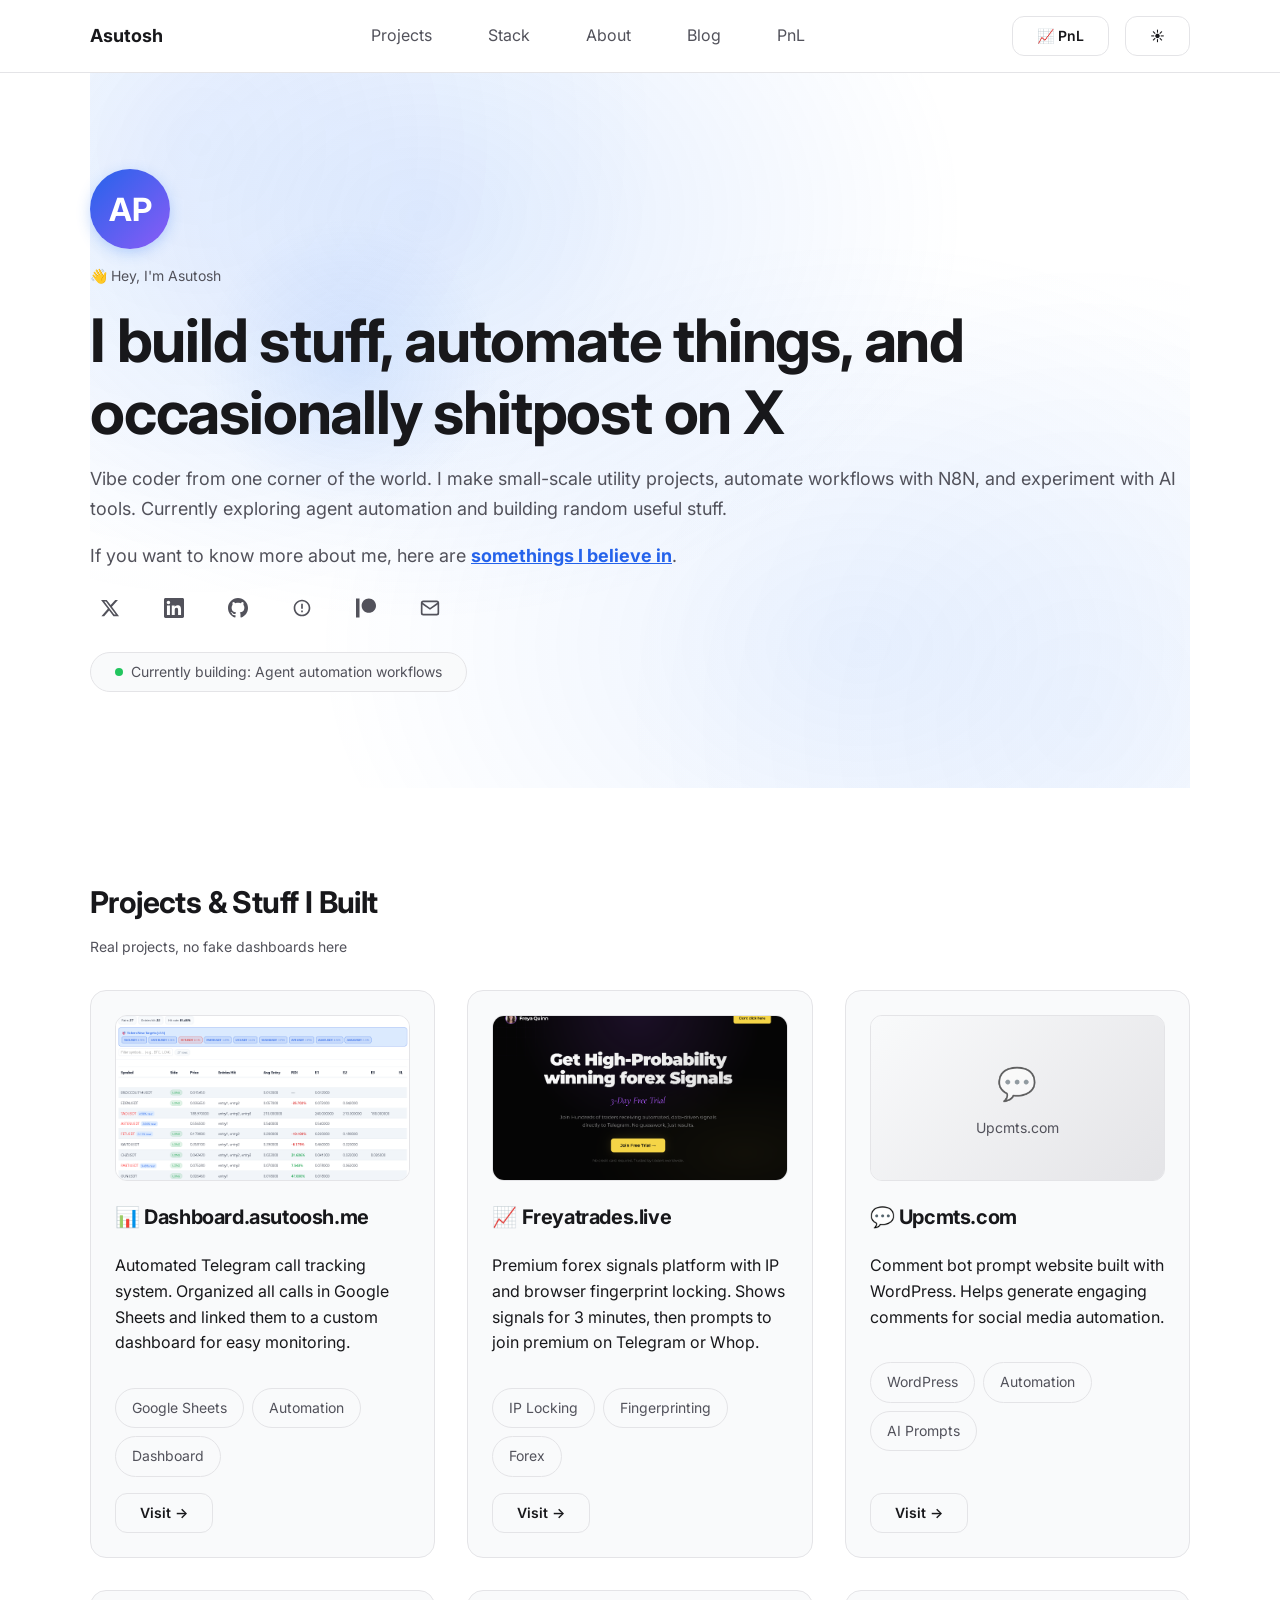
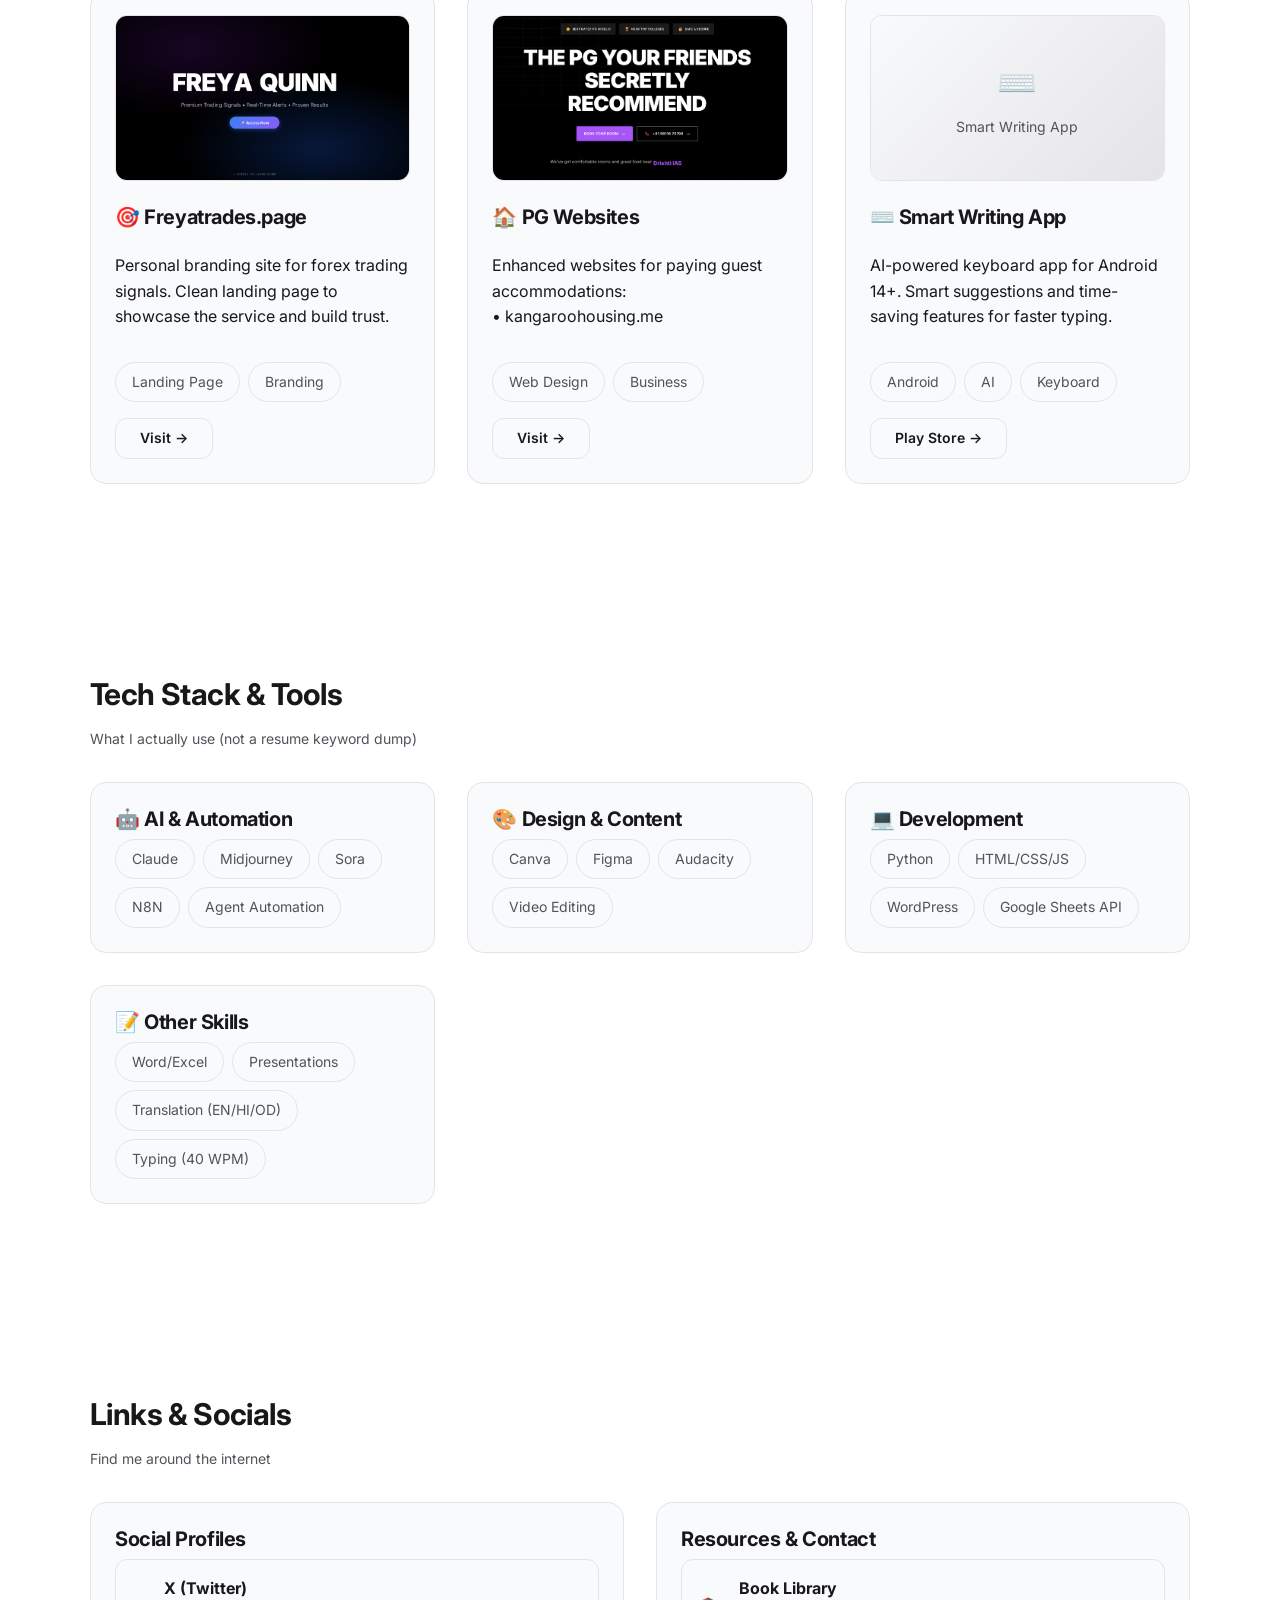
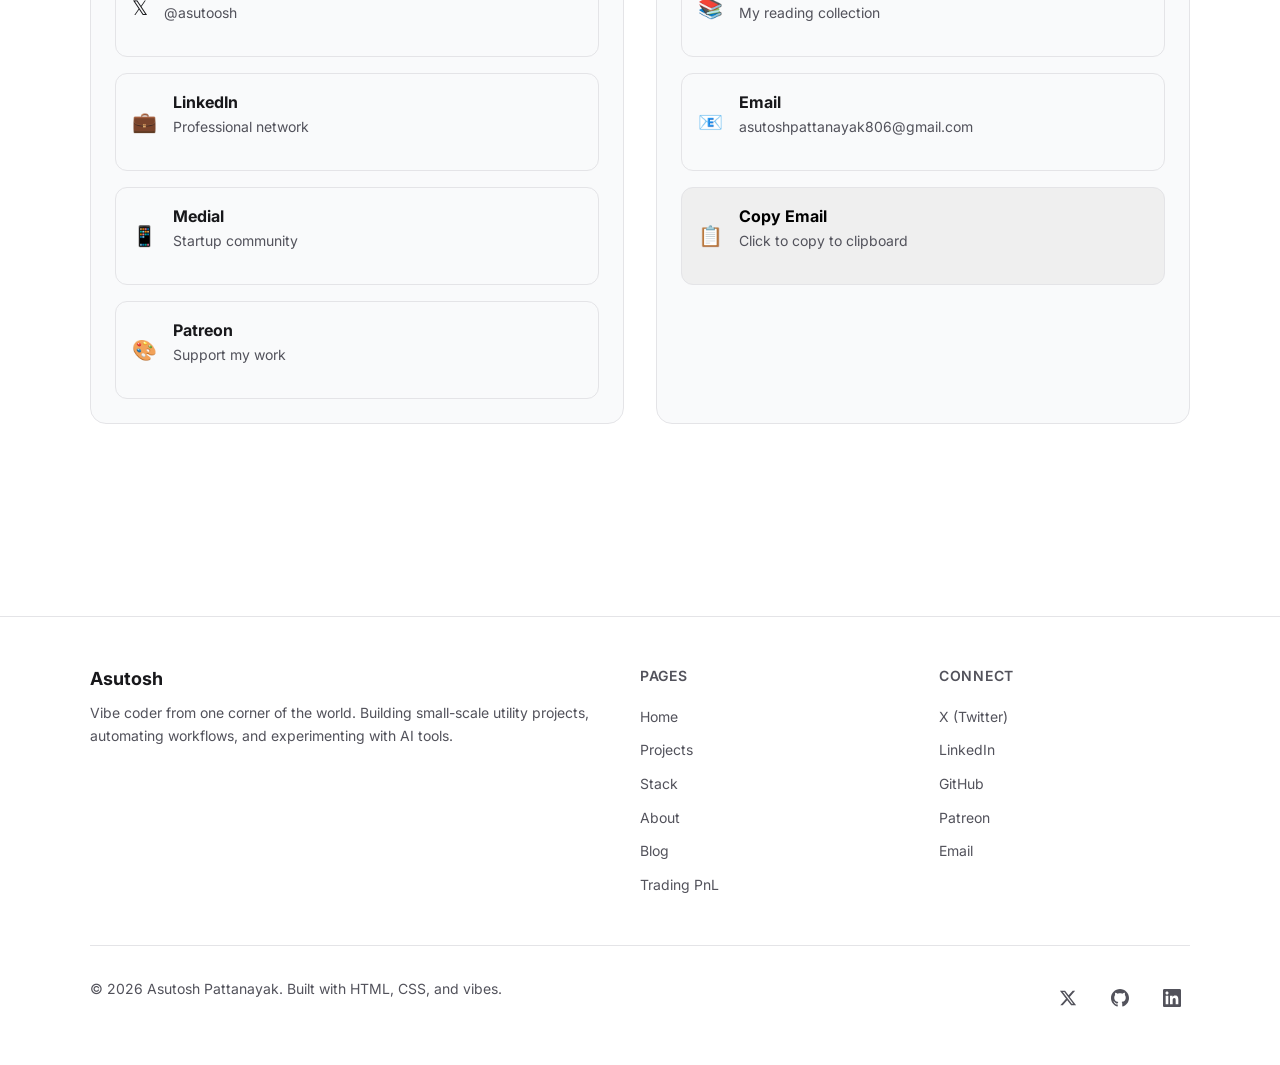
==== index.html @ 914f3997 "Add 'things I believe in' quotes page, update tagline to 'one corner of the world' Co-authored-by: N" ====
<!DOCTYPE html>
<html lang="en">
<head>
  <meta charset="UTF-8">
  <meta name="viewport" content="width=device-width, initial-scale=1.0">
  <meta name="description" content="Asutosh Pattanayak — Vibe coder, automation enthusiast, and builder of random useful stuff. Check out my projects and experiments.">
  <meta name="color-scheme" content="dark light">
  <title>Asutosh Pattanayak — Portfolio</title>
  
  <!-- Open Graph -->
  <meta property="og:title" content="Asutosh Pattanayak — Portfolio">
  <meta property="og:description" content="Vibe coder, automation enthusiast, and builder of random useful stuff.">
  <meta property="og:type" content="website">
  <meta property="og:url" content="https://asutoosh.me">
  <meta name="twitter:card" content="summary">
  <meta name="twitter:site" content="@asutoosh">

  <!-- Favicon -->
  <link rel="icon" href="data:image/svg+xml,<svg xmlns=%22http://www.w3.org/2000/svg%22 viewBox=%220 0 100 100%22><text y=%22.9em%22 x=%22.1em%22 font-size=%2290%22>🚀</text></svg>">
  
  <!-- Fonts -->
  <link rel="preconnect" href="https://fonts.googleapis.com">
  <link rel="preconnect" href="https://fonts.gstatic.com" crossorigin>
  <link href="https://fonts.googleapis.com/css2?family=Inter:wght@400;500;600;700;800&display=swap" rel="stylesheet">

  <!-- Styles -->
  <link rel="stylesheet" href="styles.css">

</head>
<body>
  <!-- Skip to main content -->
  <a href="#main" class="sr-only">Skip to main content</a>

  <!-- =================== HEADER / NAV =================== -->
  <header>
    <div class="container nav">
      <a href="#" class="brand">
        <!-- <span class="brand-emoji">🚀</span> -->
        <span>Asutosh</span>
      </a>
      
      <button class="hamburger" aria-label="Toggle menu" aria-expanded="false">
        <svg width="24" height="24" viewBox="0 0 24 24" fill="none" stroke="currentColor" stroke-width="2">
          <path d="M3 6h18M3 12h18M3 18h18"/>
        </svg>
      </button>
      
      <nav aria-label="Main navigation">
        <ul class="nav-links">
        <li><a href="#projects">Projects</a></li>
        <li><a href="#stack">Stack</a></li>
        <li><a href="about.html">About</a></li>
        <li><a href="blog.html">Blog</a></li>
        <li><a href="pnl.html">PnL</a></li>
      </ul>
      </nav>
      
      <div class="nav-actions">
        <a href="pnl.html" class="btn btn-ghost">📈 PnL</a>
        <button id="themeToggle" class="btn btn-ghost" role="switch" aria-checked="false" aria-label="Toggle theme">
          🌙
        </button>
      </div>
    </div>
  </header>

  <!-- =================== MAIN CONTENT =================== -->
  <main id="main">
    
    <!-- HERO -->
    <section class="container hero">
      <div class="hero-bg"></div>
      <div>
        <div class="avatar">AP</div>
        <p class="muted">👋 Hey, I'm Asutosh</p>
        <h1>I build stuff, automate things, and occasionally shitpost on X</h1>
        <p class="lead">
          Vibe coder from one corner of the world. I make small-scale utility projects, automate workflows with N8N, 
          and experiment with AI tools. Currently exploring agent automation and building random useful stuff.
        </p>
        <p class="lead" style="margin-top: 0;">
          If you want to know more about me, here are <a href="blog/things-i-believe.html" style="color: var(--accent); font-weight: 700; text-decoration: underline;">somethings I believe in</a>.
        </p>
        
        <!-- Social Links Icons -->
        <div class="social-links">
          <a href="https://x.com/asutoosh" target="_blank" rel="noopener" class="social-link" aria-label="X (Twitter)">
            <svg viewBox="0 0 24 24" fill="currentColor">
              <path d="M18.244 2.25h3.308l-7.227 8.26 8.502 11.24H16.17l-5.214-6.817L4.99 21.75H1.68l7.73-8.835L1.254 2.25H8.08l4.713 6.231zm-1.161 17.52h1.833L7.084 4.126H5.117z"/>
            </svg>
          </a>
          <a href="https://www.linkedin.com/in/asutosh-pattanayak/" target="_blank" rel="noopener" class="social-link" aria-label="LinkedIn">
            <svg viewBox="0 0 24 24" fill="currentColor">
              <path d="M20.447 20.452h-3.554v-5.569c0-1.328-.027-3.037-1.852-3.037-1.853 0-2.136 1.445-2.136 2.939v5.667H9.351V9h3.414v1.561h.046c.477-.9 1.637-1.85 3.37-1.85 3.601 0 4.267 2.37 4.267 5.455v6.286zM5.337 7.433c-1.144 0-2.063-.926-2.063-2.065 0-1.138.92-2.063 2.063-2.063 1.14 0 2.064.925 2.064 2.063 0 1.139-.925 2.065-2.064 2.065zm1.782 13.019H3.555V9h3.564v11.452zM22.225 0H1.771C.792 0 0 .774 0 1.729v20.542C0 23.227.792 24 1.771 24h20.451C23.2 24 24 23.227 24 22.271V1.729C24 .774 23.2 0 22.222 0h.003z"/>
            </svg>
          </a>
          <a href="https://github.com/asutoosh" target="_blank" rel="noopener" class="social-link" aria-label="GitHub">
            <svg viewBox="0 0 24 24" fill="currentColor">
              <path d="M12 0c-6.626 0-12 5.373-12 12 0 5.302 3.438 9.8 8.207 11.387.599.111.793-.261.793-.577v-2.234c-3.338.726-4.033-1.416-4.033-1.416-.546-1.387-1.333-1.756-1.333-1.756-1.089-.745.083-.729.083-.729 1.205.084 1.839 1.237 1.839 1.237 1.07 1.834 2.807 1.304 3.492.997.107-.775.418-1.305.762-1.604-2.665-.305-5.467-1.334-5.467-5.931 0-1.311.469-2.381 1.236-3.221-.124-.303-.535-1.524.117-3.176 0 0 1.008-.322 3.301 1.23.957-.266 1.983-.399 3.003-.404 1.02.005 2.047.138 3.006.404 2.291-1.552 3.297-1.23 3.297-1.23.653 1.653.242 2.874.118 3.176.77.84 1.235 1.911 1.235 3.221 0 4.609-2.807 5.624-5.479 5.921.43.372.823 1.102.823 2.222v3.293c0 .319.192.694.801.576 4.765-1.589 8.199-6.086 8.199-11.386 0-6.627-5.373-12-12-12z"/>
            </svg>
          </a>
          <a href="https://medial.app/user/asutoosh-239bfd84e33f6" target="_blank" rel="noopener" class="social-link" aria-label="Medial">
            <svg viewBox="0 0 24 24" fill="currentColor">
              <path d="M12 2C6.48 2 2 6.48 2 12s4.48 10 10 10 10-4.48 10-10S17.52 2 12 2zm0 18c-4.41 0-8-3.59-8-8s3.59-8 8-8 8 3.59 8 8-3.59 8-8 8zm-1-13h2v6h-2zm0 8h2v2h-2z"/>
            </svg>
          </a>
          <a href="https://www.patreon.com/c/asutoosh" target="_blank" rel="noopener" class="social-link" aria-label="Patreon">
            <svg viewBox="0 0 24 24" fill="currentColor">
              <path d="M15.386.524c-4.764 0-8.64 3.876-8.64 8.64 0 4.75 3.876 8.613 8.64 8.613 4.75 0 8.614-3.864 8.614-8.613C24 4.4 20.136.524 15.386.524M.003 23.537h4.22V.524H.003"/>
            </svg>
          </a>
          <a href="mailto:asutoshpattanayak806@gmail.com" class="social-link" aria-label="Email">
            <svg viewBox="0 0 24 24" fill="none" stroke="currentColor" stroke-width="2">
              <path d="M4 4h16c1.1 0 2 .9 2 2v12c0 1.1-.9 2-2 2H4c-1.1 0-2-.9-2-2V6c0-1.1.9-2 2-2z"/>
              <polyline points="22,6 12,13 2,6"/>
            </svg>
          </a>
        </div>
        
        <div class="status-badge">
          <span class="status-dot"></span>
          Currently building: Agent automation workflows
        </div>
      </div>
    </section>

    <!-- PROJECTS -->
    <section id="projects" class="container">
      <h2>Projects & Stuff I Built</h2>
      <p class="muted">Real projects, no fake dashboards here</p>
      
      <div class="grid grid-3" style="margin-top: 2rem;">
        
        <!-- Project 1: Dashboard -->
        <div class="card project-card">
          <div class="project-thumbnail">
            <img src="assets/dashboard.png" alt="Dashboard.asutoosh.me screenshot" loading="lazy" width="560" height="315">
          </div>
          <h3>📊 Dashboard.asutoosh.me</h3>
          <p>
            Automated Telegram call tracking system. Organized all calls in Google Sheets and 
            linked them to a custom dashboard for easy monitoring.
          </p>
          <div class="tech-stack">
            <span class="tech-pill">Google Sheets</span>
            <span class="tech-pill">Automation</span>
            <span class="tech-pill">Dashboard</span>
          </div>
          <div class="project-links">
            <a href="https://dashboard.asutoosh.me" target="_blank" rel="noopener" class="btn btn-ghost btn-sm">
              Visit →
            </a>
          </div>
        </div>

        <!-- Project 2: Freyatrades.live -->
        <div class="card project-card">
          <div class="project-thumbnail">
            <img src="assets/freyalive.png" alt="Freyatrades.live screenshot" loading="lazy" width="560" height="315">
          </div>
          <h3>📈 Freyatrades.live</h3>
          <p>
            Premium forex signals platform with IP and browser fingerprint locking. 
            Shows signals for 3 minutes, then prompts to join premium on Telegram or Whop.
          </p>
          <div class="tech-stack">
            <span class="tech-pill">IP Locking</span>
            <span class="tech-pill">Fingerprinting</span>
            <span class="tech-pill">Forex</span>
          </div>
          <div class="project-links">
            <a href="https://freyatrades.live" target="_blank" rel="noopener" class="btn btn-ghost btn-sm">
              Visit →
            </a>
          </div>
        </div>

        <!-- Project 3: Upcmts.com -->
        <div class="card project-card">
          <div class="project-thumbnail">
            <div class="project-placeholder">
              <span class="placeholder-icon">💬</span>
              <span>Upcmts.com</span>
            </div>
          </div>
          <h3>💬 Upcmts.com</h3>
          <p>
            Comment bot prompt website built with WordPress. Helps generate engaging 
            comments for social media automation.
          </p>
          <div class="tech-stack">
            <span class="tech-pill">WordPress</span>
            <span class="tech-pill">Automation</span>
            <span class="tech-pill">AI Prompts</span>
          </div>
          <div class="project-links">
            <a href="https://upcmts.com" target="_blank" rel="noopener" class="btn btn-ghost btn-sm">
              Visit →
            </a>
          </div>
        </div>

        <!-- Project 4: Freyatrades.page -->
        <div class="card project-card">
          <div class="project-thumbnail">
            <img src="assets/freyatrades.png" alt="Freyatrades.page screenshot" loading="lazy" width="560" height="315">
          </div>
          <h3>🎯 Freyatrades.page</h3>
          <p>
            Personal branding site for forex trading signals. Clean landing page 
            to showcase the service and build trust.
          </p>
          <div class="tech-stack">
            <span class="tech-pill">Landing Page</span>
            <span class="tech-pill">Branding</span>
          </div>
          <div class="project-links">
            <a href="https://freyatrades.page" target="_blank" rel="noopener" class="btn btn-ghost btn-sm">
              Visit →
            </a>
          </div>
        </div>

        <!-- Project 5: PG Websites -->
        <div class="card project-card">
          <div class="project-thumbnail">
            <img src="assets/pg.png" alt="PG website screenshot" loading="lazy" width="560" height="315">
          </div>
          <h3>🏠 PG Websites</h3>
          <p>
            Enhanced websites for paying guest accommodations:<br>
            • kangaroohousing.me
          </p>
          <div class="tech-stack">
            <span class="tech-pill">Web Design</span>
            <span class="tech-pill">Business</span>
          </div>
          <div class="project-links">
            <a href="https://kangaroohousing.in" target="_blank" rel="noopener" class="btn btn-ghost btn-sm">
              Visit →
            </a>
          </div>
        </div>

        <!-- Project 6: Smart Writing App -->
        <div class="card project-card">
          <div class="project-thumbnail">
            <div class="project-placeholder">
              <span class="placeholder-icon">⌨️</span>
              <span>Smart Writing App</span>
            </div>
          </div>
          <h3>⌨️ Smart Writing App</h3>
          <p>
            AI-powered keyboard app for Android 14+. Smart suggestions and 
            time-saving features for faster typing.
          </p>
          <div class="tech-stack">
            <span class="tech-pill">Android</span>
            <span class="tech-pill">AI</span>
            <span class="tech-pill">Keyboard</span>
          </div>
          <div class="project-links">
            <a href="https://play.google.com/apps/test/com.smartai.keyboard.v2/25" target="_blank" rel="noopener" class="btn btn-ghost btn-sm">
              Play Store →
            </a>
          </div>
        </div>

      </div>
    </section>

    <!-- TECH STACK -->
    <section id="stack" class="container">
      <h2>Tech Stack & Tools</h2>
      <p class="muted">What I actually use (not a resume keyword dump)</p>
      
      <div class="grid grid-2" style="margin-top: 2rem;">
        <div class="card">
          <h3>🤖 AI & Automation</h3>
          <div class="tech-stack">
            <span class="tech-pill">Claude</span>
            <span class="tech-pill">Midjourney</span>
            <span class="tech-pill">Sora</span>
            <span class="tech-pill">N8N</span>
            <span class="tech-pill">Agent Automation</span>
          </div>
        </div>
        
        <div class="card">
          <h3>🎨 Design & Content</h3>
          <div class="tech-stack">
            <span class="tech-pill">Canva</span>
            <span class="tech-pill">Figma</span>
            <span class="tech-pill">Audacity</span>
            <span class="tech-pill">Video Editing</span>
          </div>
        </div>
        
        <div class="card">
          <h3>💻 Development</h3>
          <div class="tech-stack">
            <span class="tech-pill">Python</span>
            <span class="tech-pill">HTML/CSS/JS</span>
            <span class="tech-pill">WordPress</span>
            <span class="tech-pill">Google Sheets API</span>
          </div>
        </div>
        
        <div class="card">
          <h3>📝 Other Skills</h3>
          <div class="tech-stack">
            <span class="tech-pill">Word/Excel</span>
            <span class="tech-pill">Presentations</span>
            <span class="tech-pill">Translation (EN/HI/OD)</span>
            <span class="tech-pill">Typing (40 WPM)</span>
          </div>
        </div>
      </div>
    </section>

    <!-- LINKS -->
    <section id="links" class="container">
      <h2>Links & Socials</h2>
      <p class="muted">Find me around the internet</p>
      
      <div class="grid grid-2" style="margin-top: 2rem;">
        <div class="card">
          <h3>Social Profiles</h3>
          <div class="link-grid">
            <a href="https://x.com/asutoosh" target="_blank" rel="noopener" class="link-item">
              <span class="link-icon">𝕏</span>
              <div>
                <strong>X (Twitter)</strong>
                <p class="muted">@asutoosh</p>
              </div>
            </a>
            <a href="https://www.linkedin.com/in/asutosh-pattanayak/" target="_blank" rel="noopener" class="link-item">
              <span class="link-icon">💼</span>
              <div>
                <strong>LinkedIn</strong>
                <p class="muted">Professional network</p>
              </div>
            </a>
            <a href="https://medial.app/user/asutoosh-239bfd84e33f6" target="_blank" rel="noopener" class="link-item">
              <span class="link-icon">📱</span>
              <div>
                <strong>Medial</strong>
                <p class="muted">Startup community</p>
              </div>
            </a>
            <a href="https://www.patreon.com/c/asutoosh" target="_blank" rel="noopener" class="link-item">
              <span class="link-icon">🎨</span>
              <div>
                <strong>Patreon</strong>
                <p class="muted">Support my work</p>
              </div>
            </a>
          </div>
        </div>
        
        <div class="card">
          <h3>Resources & Contact</h3>
          <div class="link-grid">
            <a href="https://friendly-november-56d.notion.site/The-Book-Library-2a27f5c41ee680379e51e677bccd8df9?pvs=73" target="_blank" rel="noopener" class="link-item">
              <span class="link-icon">📚</span>
              <div>
                <strong>Book Library</strong>
                <p class="muted">My reading collection</p>
              </div>
            </a>
            <a href="mailto:asutoshpattanayak806@gmail.com" class="link-item">
              <span class="link-icon">📧</span>
              <div>
                <strong>Email</strong>
                <p class="muted">asutoshpattanayak806@gmail.com</p>
              </div>
            </a>
            <button id="copyEmail" class="link-item" style="width: 100%; text-align: left; cursor: pointer;">
              <span class="link-icon">📋</span>
              <div>
                <strong>Copy Email</strong>
                <p class="muted">Click to copy to clipboard</p>
              </div>
            </button>
          </div>
        </div>
      </div>
    </section>

  </main>

  <!-- =================== FOOTER =================== -->
  <footer class="site-footer">
    <div class="container">
      <div class="footer-grid">
        <div>
          <div class="footer-brand">Asutosh</div>
          <p class="footer-desc">Vibe coder from one corner of the world. Building small-scale utility projects, automating workflows, and experimenting with AI tools.</p>
        </div>
        <div>
          <div class="footer-heading">Pages</div>
          <ul class="footer-links">
            <li><a href="index.html">Home</a></li>
            <li><a href="#projects">Projects</a></li>
            <li><a href="#stack">Stack</a></li>
            <li><a href="about.html">About</a></li>
            <li><a href="blog.html">Blog</a></li>
            <li><a href="pnl.html">Trading PnL</a></li>
          </ul>
        </div>
        <div>
          <div class="footer-heading">Connect</div>
          <ul class="footer-links">
            <li><a href="https://x.com/asutoosh" target="_blank" rel="noopener">X (Twitter)</a></li>
            <li><a href="https://www.linkedin.com/in/asutosh-pattanayak/" target="_blank" rel="noopener">LinkedIn</a></li>
            <li><a href="https://github.com/asutoosh" target="_blank" rel="noopener">GitHub</a></li>
            <li><a href="https://www.patreon.com/c/asutoosh" target="_blank" rel="noopener">Patreon</a></li>
            <li><a href="mailto:asutoshpattanayak806@gmail.com">Email</a></li>
          </ul>
        </div>
      </div>
      <div class="footer-bottom">
        <p class="muted">© <span id="year"></span> Asutosh Pattanayak. Built with HTML, CSS, and vibes.</p>
        <div class="footer-socials">
          <a href="https://x.com/asutoosh" target="_blank" rel="noopener" aria-label="X">
            <svg viewBox="0 0 24 24" fill="currentColor"><path d="M18.244 2.25h3.308l-7.227 8.26 8.502 11.24H16.17l-5.214-6.817L4.99 21.75H1.68l7.73-8.835L1.254 2.25H8.08l4.713 6.231zm-1.161 17.52h1.833L7.084 4.126H5.117z"/></svg>
          </a>
          <a href="https://github.com/asutoosh" target="_blank" rel="noopener" aria-label="GitHub">
            <svg viewBox="0 0 24 24" fill="currentColor"><path d="M12 0c-6.626 0-12 5.373-12 12 0 5.302 3.438 9.8 8.207 11.387.599.111.793-.261.793-.577v-2.234c-3.338.726-4.033-1.416-4.033-1.416-.546-1.387-1.333-1.756-1.333-1.756-1.089-.745.083-.729.083-.729 1.205.084 1.839 1.237 1.839 1.237 1.07 1.834 2.807 1.304 3.492.997.107-.775.418-1.305.762-1.604-2.665-.305-5.467-1.334-5.467-5.931 0-1.311.469-2.381 1.236-3.221-.124-.303-.535-1.524.117-3.176 0 0 1.008-.322 3.301 1.23.957-.266 1.983-.399 3.003-.404 1.02.005 2.047.138 3.006.404 2.291-1.552 3.297-1.23 3.297-1.23.653 1.653.242 2.874.118 3.176.77.84 1.235 1.911 1.235 3.221 0 4.609-2.807 5.624-5.479 5.921.43.372.823 1.102.823 2.222v3.293c0 .319.192.694.801.576 4.765-1.589 8.199-6.086 8.199-11.386 0-6.627-5.373-12-12-12z"/></svg>
          </a>
          <a href="https://www.linkedin.com/in/asutosh-pattanayak/" target="_blank" rel="noopener" aria-label="LinkedIn">
            <svg viewBox="0 0 24 24" fill="currentColor"><path d="M20.447 20.452h-3.554v-5.569c0-1.328-.027-3.037-1.852-3.037-1.853 0-2.136 1.445-2.136 2.939v5.667H9.351V9h3.414v1.561h.046c.477-.9 1.637-1.85 3.37-1.85 3.601 0 4.267 2.37 4.267 5.455v6.286zM5.337 7.433c-1.144 0-2.063-.926-2.063-2.065 0-1.138.92-2.063 2.063-2.063 1.14 0 2.064.925 2.064 2.063 0 1.139-.925 2.065-2.064 2.065zm1.782 13.019H3.555V9h3.564v11.452zM22.225 0H1.771C.792 0 0 .774 0 1.729v20.542C0 23.227.792 24 1.771 24h20.451C23.2 24 24 23.227 24 22.271V1.729C24 .774 23.2 0 22.222 0h.003z"/></svg>
          </a>
        </div>
      </div>
    </div>
  </footer>

  <!-- Scripts -->
  <script src="script.js"></script>
</body>
</html>
---- styles.css ----
/* ==========================================
   ASUTOSH'S PORTFOLIO - DESIGN SYSTEM
   Modern, minimal, personality-driven
   ========================================== */

/* =================== CSS RESET =================== */
*, *::before, *::after {
  box-sizing: border-box;
  margin: 0;
  padding: 0;
}

html {
  scroll-behavior: smooth;
}

body {
  min-height: 100vh;
  line-height: 1.6;
  text-rendering: optimizeLegibility;
  -webkit-font-smoothing: antialiased;
}

img, svg, video {
  max-width: 100%;
  display: block;
}

button, input, textarea, select {
  font: inherit;
}

a {
  color: inherit;
  text-decoration: none;
}

/* =================== DESIGN TOKENS =================== */
:root {
  /* Colors - Dark Mode (Primary) */
  --bg: #0a0a0a;
  --surface: #18181b;
  --text: #e4e4e7;
  --muted: #71717a;
  --accent: #3b82f6;
  --accent-hover: #2563eb;
  --border: #27272a;
  --success: #22c55e;
  --warning: #f59e0b;
  
  /* Spacing */
  --space-xs: 0.5rem;
  --space-sm: 1rem;
  --space-md: 1.5rem;
  --space-lg: 2rem;
  --space-xl: 3rem;
  --space-2xl: 4rem;
  --space-3xl: 6rem;
  
  /* Typography */
  --font-sans: "Inter", -apple-system, BlinkMacSystemFont, "Segoe UI", Roboto, "Helvetica Neue", Arial, sans-serif;
  --font-mono: ui-monospace, SFMono-Regular, "SF Mono", Menlo, Consolas, monospace;
  
  --text-xs: 0.75rem;
  --text-sm: 0.875rem;
  --text-base: 1rem;
  --text-lg: 1.125rem;
  --text-xl: 1.25rem;
  --text-2xl: 1.5rem;
  --text-3xl: 1.875rem;
  --text-4xl: 2.25rem;
  --text-5xl: clamp(2.5rem, 5vw, 3.75rem);
  
  /* Layout */
  --max-width: 1100px;
  --radius: 0.75rem;
  --radius-sm: 0.5rem;
  --radius-lg: 1rem;
  
  /* Shadows */
  --shadow-sm: 0 1px 2px 0 rgba(0, 0, 0, 0.05);
  --shadow: 0 4px 6px -1px rgba(0, 0, 0, 0.1);
  --shadow-lg: 0 10px 15px -3px rgba(0, 0, 0, 0.2);
  
  /* Transitions */
  --transition: 200ms ease;
}

/* Light Mode */
:root.light {
  --bg: #ffffff;
  --surface: #f9fafb;
  --text: #18181b;
  --muted: #52525b;
  --accent: #2563eb;
  --accent-hover: #1d4ed8;
  --border: #e4e4e7;
  
  --shadow-sm: 0 1px 2px 0 rgba(0, 0, 0, 0.05);
  --shadow: 0 4px 6px -1px rgba(0, 0, 0, 0.1);
  --shadow-lg: 0 10px 15px -3px rgba(0, 0, 0, 0.1);
}

/* =================== BASE STYLES =================== */
body {
  background: var(--bg);
  color: var(--text);
  font-family: var(--font-sans);
  font-size: var(--text-base);
}

/* =================== TYPOGRAPHY =================== */
h1, h2, h3, h4, h5, h6 {
  font-weight: 700;
  line-height: 1.2;
  letter-spacing: -0.02em;
}

h1 {
  font-size: var(--text-5xl);
  margin-bottom: var(--space-md);
}

h2 {
  font-size: var(--text-3xl);
  margin-bottom: var(--space-sm);
}

h3 {
  font-size: var(--text-xl);
  margin-bottom: var(--space-xs);
}

p {
  margin-bottom: var(--space-sm);
}

.lead {
  font-size: var(--text-lg);
  color: var(--muted);
  line-height: 1.7;
}

.muted {
  color: var(--muted);
  font-size: var(--text-sm);
}

/* =================== LAYOUT =================== */
.container {
  width: min(100% - var(--space-lg) * 2, var(--max-width));
  margin-inline: auto;
}

section {
  padding-block: var(--space-3xl);
}

/* =================== HEADER / NAV =================== */
header {
  position: sticky;
  top: 0;
  z-index: 50;
  backdrop-filter: blur(12px) saturate(120%);
  background: rgba(10, 10, 10, 0.8);
  border-bottom: 1px solid var(--border);
}

:root.light header {
  background: rgba(255, 255, 255, 0.8);
}

.nav {
  display: flex;
  align-items: center;
  justify-content: space-between;
  gap: var(--space-sm);
  padding-block: var(--space-sm);
}

.brand {
  font-weight: 700;
  font-size: var(--text-lg);
  display: flex;
  align-items: center;
  gap: var(--space-xs);
}

.brand-emoji {
  font-size: var(--text-2xl);
}

nav ul {
  display: flex;
  gap: var(--space-md);
  list-style: none;
}

nav a {
  color: var(--muted);
  transition: color var(--transition);
  padding: var(--space-xs) var(--space-sm);
  border-radius: var(--radius-sm);
}

nav a:hover,
nav a:focus-visible {
  color: var(--text);
  background: var(--surface);
  outline: none;
}

.nav-actions {
  display: flex;
  align-items: center;
  gap: var(--space-sm);
}

/* Mobile Nav */
.hamburger {
  display: none;
  background: none;
  border: 1px solid var(--border);
  padding: var(--space-xs);
  border-radius: var(--radius-sm);
  cursor: pointer;
  color: var(--text);
}

@media (max-width: 768px) {
  nav {
    display: none;
  }
  
  nav.open {
    display: block;
    position: absolute;
    top: 100%;
    left: 0;
    right: 0;
    background: var(--bg);
    border-bottom: 1px solid var(--border);
    padding: var(--space-sm);
  }
  
  nav.open ul {
    flex-direction: column;
    gap: 0;
  }
  
  nav.open a {
    display: block;
    padding: var(--space-sm);
  }
  
  .hamburger {
    display: block;
  }
}

/* =================== BUTTONS =================== */
.btn {
  display: inline-flex;
  align-items: center;
  gap: var(--space-xs);
  padding: var(--space-xs) var(--space-md);
  border-radius: var(--radius);
  font-size: var(--text-sm);
  font-weight: 600;
  cursor: pointer;
  transition: all var(--transition);
  border: 1px solid var(--border);
  background: var(--surface);
  color: var(--text);
}

.btn:hover,
.btn:focus-visible {
  border-color: var(--accent);
  outline: none;
}

.btn-primary {
  background: var(--accent);
  color: white;
  border-color: var(--accent);
}

.btn-primary:hover {
  background: var(--accent-hover);
  border-color: var(--accent-hover);
}

.btn-ghost {
  background: transparent;
}

/* =================== CARDS =================== */
.card {
  background: var(--surface);
  border: 1px solid var(--border);
  border-radius: var(--radius-lg);
  padding: var(--space-md);
  transition: border-color var(--transition);
}

.card:hover {
  border-color: var(--accent);
  box-shadow: var(--shadow-lg);
  transform: translateY(-2px);
}

/* =================== HERO =================== */
.hero {
  padding-block: var(--space-3xl);
  display: flex;
  flex-direction: column;
  justify-content: center;
  gap: var(--space-lg);
  position: relative;
  min-height: 60vh;
}

.hero h1 {
  margin-bottom: var(--space-sm);
}

.hero-cta {
  display: flex;
  gap: var(--space-sm);
  flex-wrap: wrap;
  margin-top: var(--space-md);
}

/* Hero Animated Background */
.hero-bg {
  position: absolute;
  top: 0;
  left: 0;
  width: 100%;
  height: 100%;
  z-index: -1;
  overflow: hidden;
  background: radial-gradient(ellipse at 30% 20%, rgba(59, 130, 246, 0.15) 0%, transparent 50%),
              radial-gradient(ellipse at 70% 80%, rgba(59, 130, 246, 0.1) 0%, transparent 50%);
}

.hero-bg::before {
  content: '';
  position: absolute;
  width: 200%;
  height: 200%;
  top: -50%;
  left: -50%;
  background: radial-gradient(circle at 30% 30%, rgba(59, 130, 246, 0.08) 0%, transparent 25%),
              radial-gradient(circle at 70% 70%, rgba(59, 130, 246, 0.06) 0%, transparent 25%);
  animation: bgPulse 15s ease-in-out infinite;
}

.hero-bg::after {
  content: '';
  position: absolute;
  top: 20%;
  left: 10%;
  width: 300px;
  height: 300px;
  background: radial-gradient(circle, rgba(59, 130, 246, 0.12) 0%, transparent 70%);
  border-radius: 50%;
  animation: float 8s ease-in-out infinite;
}

@keyframes bgPulse {
  0%, 100% { transform: translate(0, 0) rotate(0deg); }
  50% { transform: translate(-2%, -2%) rotate(3deg); }
}

@keyframes float {
  0%, 100% { transform: translateY(0) scale(1); opacity: 0.6; }
  50% { transform: translateY(-30px) scale(1.1); opacity: 0.9; }
}

/* Low motion preference */
@media (prefers-reduced-motion: reduce) {
  .hero-bg::before,
  .hero-bg::after {
    animation: none;
  }
}

.social-links {
  display: flex;
  gap: var(--space-md);
  margin-top: var(--space-sm);
}

.social-link {
  display: inline-flex;
  align-items: center;
  justify-content: center;
  width: 40px;
  height: 40px;
  border-radius: var(--radius-sm);
  color: var(--muted);
  transition: all var(--transition);
  border: 1px solid transparent;
}

.social-link:hover,
.social-link:focus-visible {
  color: var(--text);
  background: var(--surface);
  border-color: var(--border);
  transform: translateY(-2px);
}

.social-link svg {
  width: 20px;
  height: 20px;
}

/* =================== GRID =================== */
.grid {
  display: grid;
  gap: var(--space-lg);
}

.grid-2 {
  grid-template-columns: repeat(auto-fit, minmax(300px, 1fr));
}

.grid-3 {
  grid-template-columns: repeat(auto-fit, minmax(280px, 1fr));
}

/* =================== PROJECT CARDS =================== */
.project-card {
  display: flex;
  flex-direction: column;
  gap: var(--space-sm);
}

.project-card h3 {
  display: flex;
  align-items: center;
  gap: var(--space-xs);
}

.project-thumbnail {
  width: 100%;
  aspect-ratio: 16 / 9;
  border-radius: var(--radius);
  overflow: hidden;
  background: var(--surface);
  border: 1px solid var(--border);
  margin-bottom: var(--space-xs);
}

.project-thumbnail img {
  width: 100%;
  height: 100%;
  object-fit: cover;
  transition: transform var(--transition);
}

.project-card:hover .project-thumbnail img {
  transform: scale(1.05);
}

.project-links {
  display: flex;
  gap: var(--space-sm);
  margin-top: auto;
}

/* =================== TECH STACK =================== */
.tech-stack {
  display: flex;
  flex-wrap: wrap;
  gap: var(--space-xs);
}

.tech-pill {
  padding: var(--space-xs) var(--space-sm);
  background: var(--surface);
  border: 1px solid var(--border);
  border-radius: 999px;
  font-size: var(--text-sm);
  color: var(--muted);
  transition: all var(--transition);
}

.tech-pill:hover {
  border-color: var(--accent);
  color: var(--text);
}

/* =================== LINKS =================== */
.link-grid {
  display: grid;
  gap: var(--space-sm);
}

.link-item {
  display: flex;
  align-items: center;
  gap: var(--space-sm);
  padding: var(--space-sm);
  border: 1px solid var(--border);
  border-radius: var(--radius);
  transition: all var(--transition);
}

.link-item:hover {
  border-color: var(--accent);
  background: var(--surface);
}

.link-icon {
  font-size: var(--text-xl);
}

/* =================== FOOTER =================== */
footer {
  padding-block: var(--space-xl);
  border-top: 1px solid var(--border);
  margin-top: var(--space-3xl);
}

.footer-content {
  display: flex;
  justify-content: space-between;
  align-items: center;
  gap: var(--space-sm);
}

@media (max-width: 640px) {
  .footer-content {
    flex-direction: column;
    align-items: flex-start;
  }
}

/* =================== ANIMATIONS =================== */
.fade-in {
  opacity: 0;
  animation: fadeIn 0.6s ease forwards;
}

@keyframes fadeIn {
  to {
    opacity: 1;
  }
}

.slide-up {
  opacity: 0;
  transform: translateY(20px);
  animation: slideUp 0.6s ease forwards;
}

@keyframes slideUp {
  to {
    opacity: 1;
    transform: translateY(0);
  }
}

/* Stagger animations */
.stagger-1 { animation-delay: 0.1s; }
.stagger-2 { animation-delay: 0.2s; }
.stagger-3 { animation-delay: 0.3s; }
.stagger-4 { animation-delay: 0.4s; }

/* =================== THEME TRANSITION =================== */
.theme-transition-overlay {
  position: fixed;
  top: 0;
  left: 0;
  width: 100%;
  height: 100%;
  pointer-events: none;
  z-index: 9999;
  opacity: 0;
  transition: opacity 0.2s ease;
}

/* =================== ACCESSIBILITY =================== */
:focus-visible {
  outline: 2px solid var(--accent);
  outline-offset: 2px;
  border-radius: var(--radius-sm);
}

@media (prefers-reduced-motion: reduce) {
  *,
  *::before,
  *::after {
    animation-duration: 0.01ms !important;
    animation-iteration-count: 1 !important;
    transition-duration: 0.01ms !important;
  }
  
  html {
    scroll-behavior: auto;
  }
  
  .theme-transition-overlay::before {
    transition-duration: 0.01ms !important;
  }
}

/* =================== AVATAR =================== */
.avatar {
  width: 80px;
  height: 80px;
  border-radius: 50%;
  background: linear-gradient(135deg, var(--accent), #8b5cf6);
  display: flex;
  align-items: center;
  justify-content: center;
  font-size: 2rem;
  color: #fff;
  font-weight: 700;
  margin-bottom: var(--space-sm);
  box-shadow: 0 4px 14px rgba(59, 130, 246, 0.3);
}

/* =================== STATUS BADGE =================== */
.status-badge {
  display: inline-flex;
  align-items: center;
  gap: var(--space-xs);
  padding: var(--space-xs) var(--space-md);
  background: var(--surface);
  border: 1px solid var(--border);
  border-radius: 999px;
  font-size: var(--text-sm);
  color: var(--muted);
  margin-top: var(--space-md);
}

.status-dot {
  width: 8px;
  height: 8px;
  border-radius: 50%;
  background: var(--success);
  flex-shrink: 0;
  animation: pulse 2s ease-in-out infinite;
}

@keyframes pulse {
  0%, 100% { opacity: 1; }
  50% { opacity: 0.4; }
}

/* =================== PROJECT PLACEHOLDER =================== */
.project-placeholder {
  width: 100%;
  height: 100%;
  display: flex;
  flex-direction: column;
  align-items: center;
  justify-content: center;
  background: linear-gradient(135deg, var(--surface), var(--border));
  color: var(--muted);
  gap: var(--space-xs);
  font-size: var(--text-sm);
}

.project-placeholder .placeholder-icon {
  font-size: 2rem;
  opacity: 0.6;
}

/* =================== SITE FOOTER =================== */
.site-footer {
  border-top: 1px solid var(--border);
  margin-top: var(--space-3xl);
  padding-block: var(--space-xl);
}

.footer-grid {
  display: grid;
  grid-template-columns: 2fr 1fr 1fr;
  gap: var(--space-xl);
  margin-bottom: var(--space-xl);
}

@media (max-width: 640px) {
  .footer-grid {
    grid-template-columns: 1fr;
    gap: var(--space-lg);
  }
}

.footer-brand {
  font-weight: 700;
  font-size: var(--text-lg);
  margin-bottom: var(--space-xs);
}

.footer-desc {
  color: var(--muted);
  font-size: var(--text-sm);
  line-height: 1.6;
}

.footer-heading {
  font-weight: 600;
  font-size: var(--text-sm);
  text-transform: uppercase;
  letter-spacing: 0.05em;
  color: var(--muted);
  margin-bottom: var(--space-sm);
}

.footer-links {
  list-style: none;
  display: flex;
  flex-direction: column;
  gap: var(--space-xs);
}

.footer-links a {
  color: var(--muted);
  font-size: var(--text-sm);
  transition: color var(--transition);
}

.footer-links a:hover {
  color: var(--text);
}

.footer-bottom {
  display: flex;
  justify-content: space-between;
  align-items: center;
  padding-top: var(--space-lg);
  border-top: 1px solid var(--border);
  gap: var(--space-sm);
}

@media (max-width: 640px) {
  .footer-bottom {
    flex-direction: column;
    align-items: flex-start;
  }
}

.footer-socials {
  display: flex;
  gap: var(--space-sm);
}

.footer-socials a {
  display: inline-flex;
  align-items: center;
  justify-content: center;
  width: 36px;
  height: 36px;
  border-radius: var(--radius-sm);
  color: var(--muted);
  transition: all var(--transition);
}

.footer-socials a:hover {
  color: var(--text);
  background: var(--surface);
}

.footer-socials svg {
  width: 18px;
  height: 18px;
}

/* =================== BLOG COMING SOON =================== */
.blog-card-teaser {
  background: var(--surface);
  border: 1px solid var(--border);
  border-radius: 12px;
  padding: 1.5rem;
  opacity: 0.6;
  position: relative;
}

.blog-card-teaser .coming-soon-tag {
  display: inline-block;
  padding: 0.2rem 0.6rem;
  background: var(--accent);
  color: #fff;
  border-radius: 6px;
  font-size: 0.7rem;
  font-weight: 600;
  text-transform: uppercase;
  letter-spacing: 0.05em;
}

/* =================== UTILITIES =================== */
.sr-only {
  position: absolute;
  width: 1px;
  height: 1px;
  padding: 0;
  margin: -1px;
  overflow: hidden;
  clip: rect(0, 0, 0, 0);
  white-space: nowrap;
  border-width: 0;
}

.text-center {
  text-align: center;
}

.mt-auto {
  margin-top: auto;
}
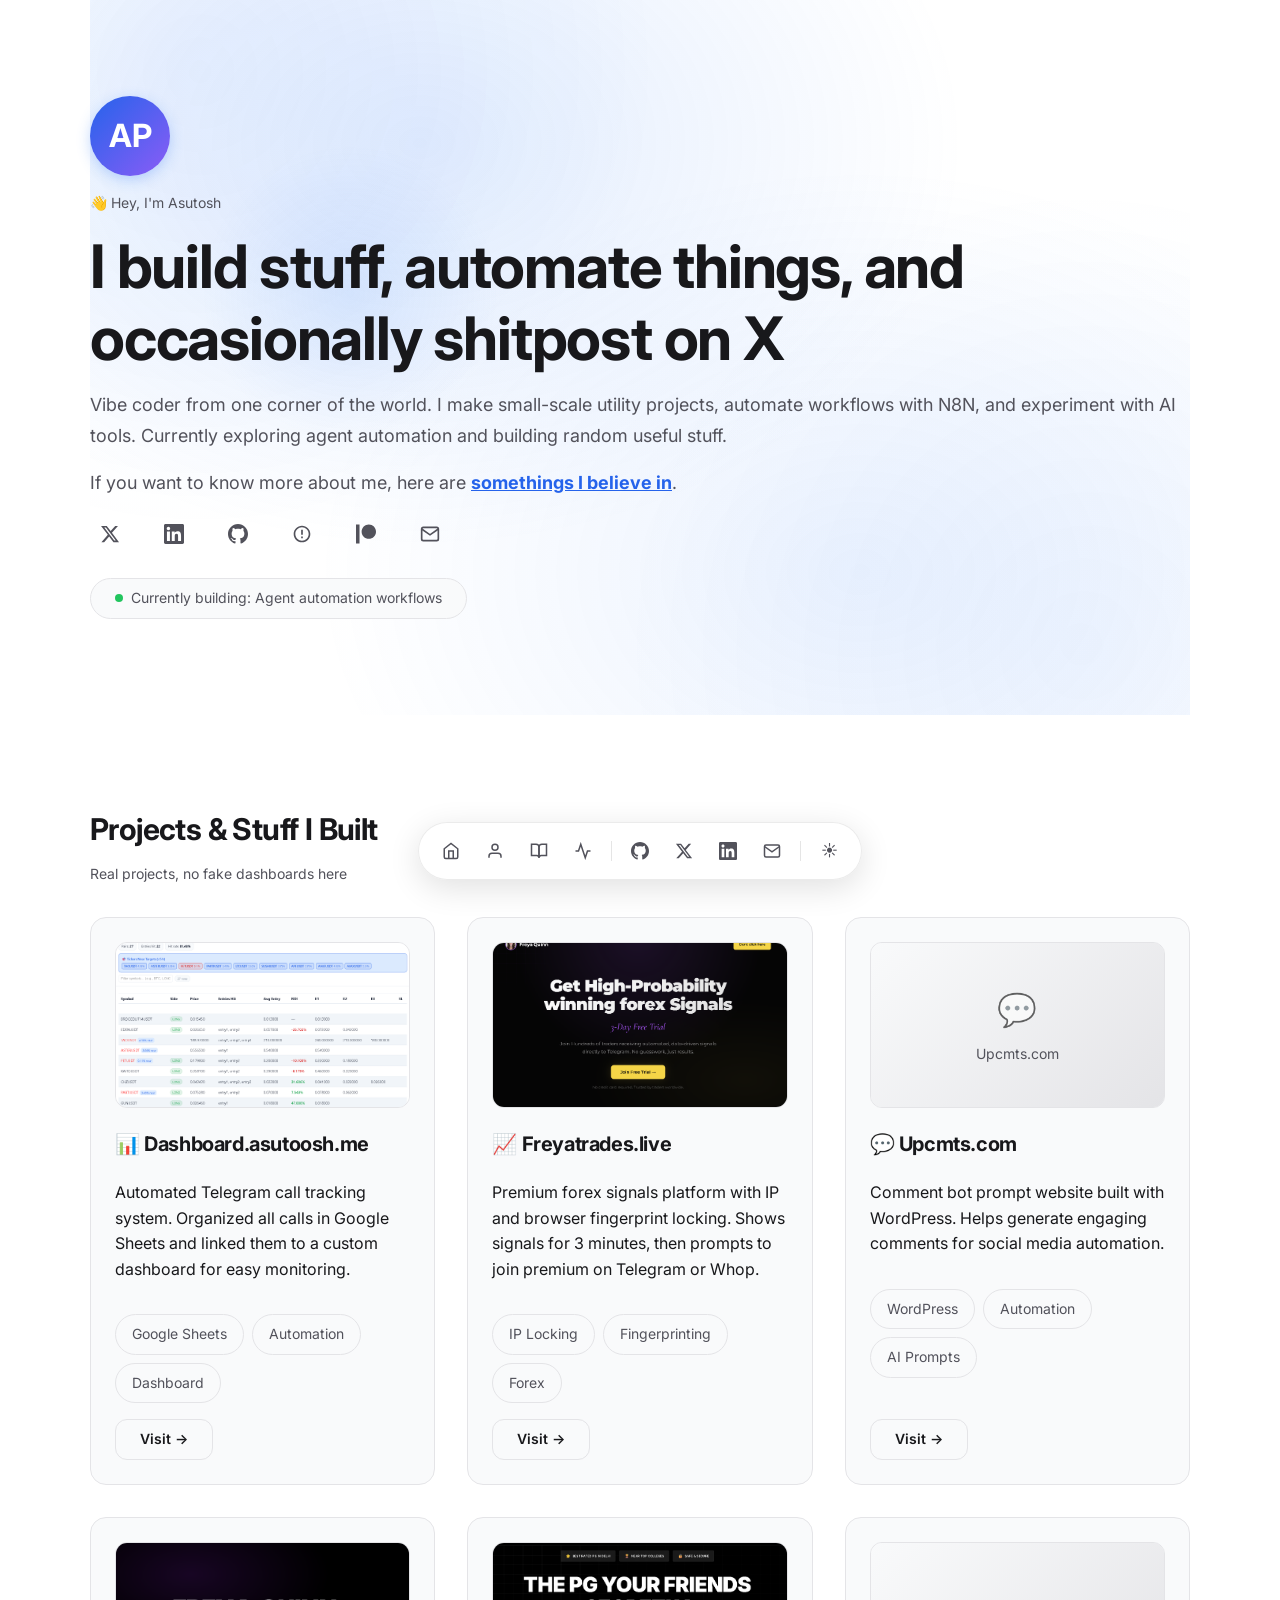
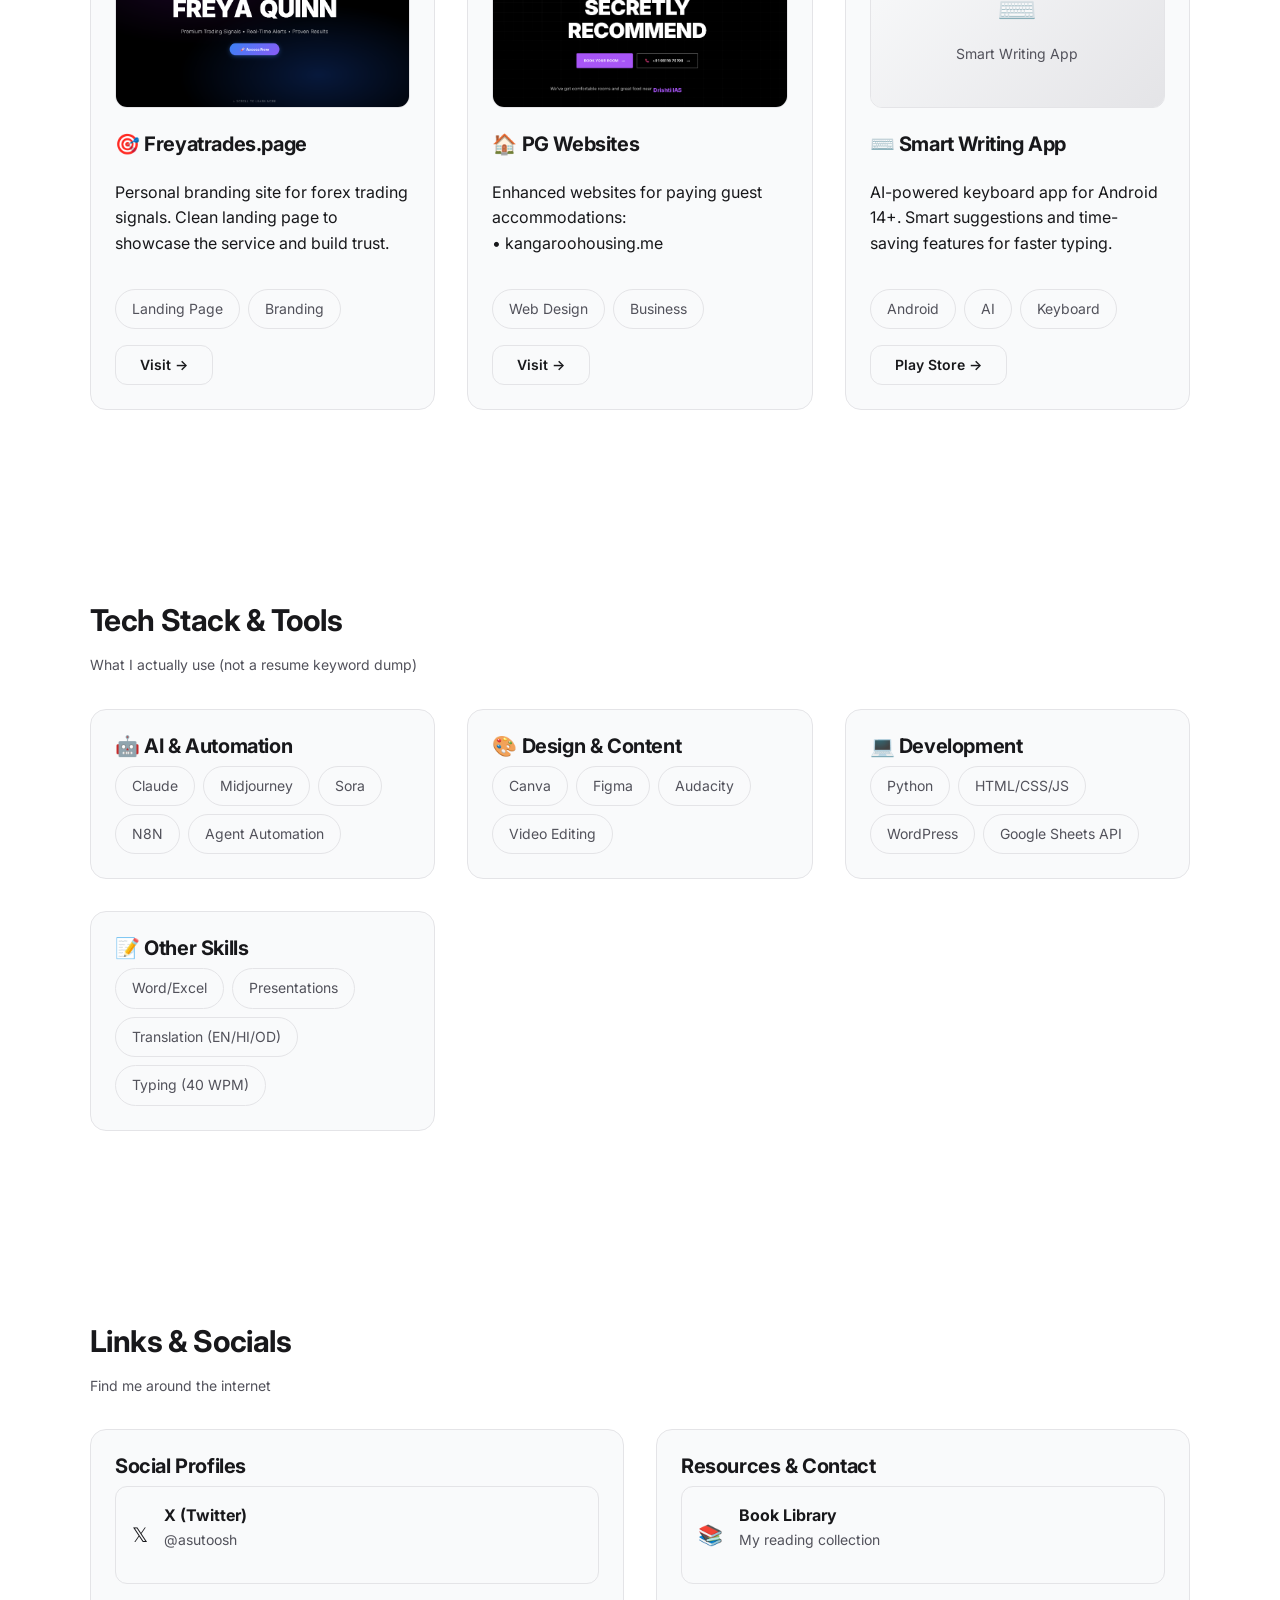
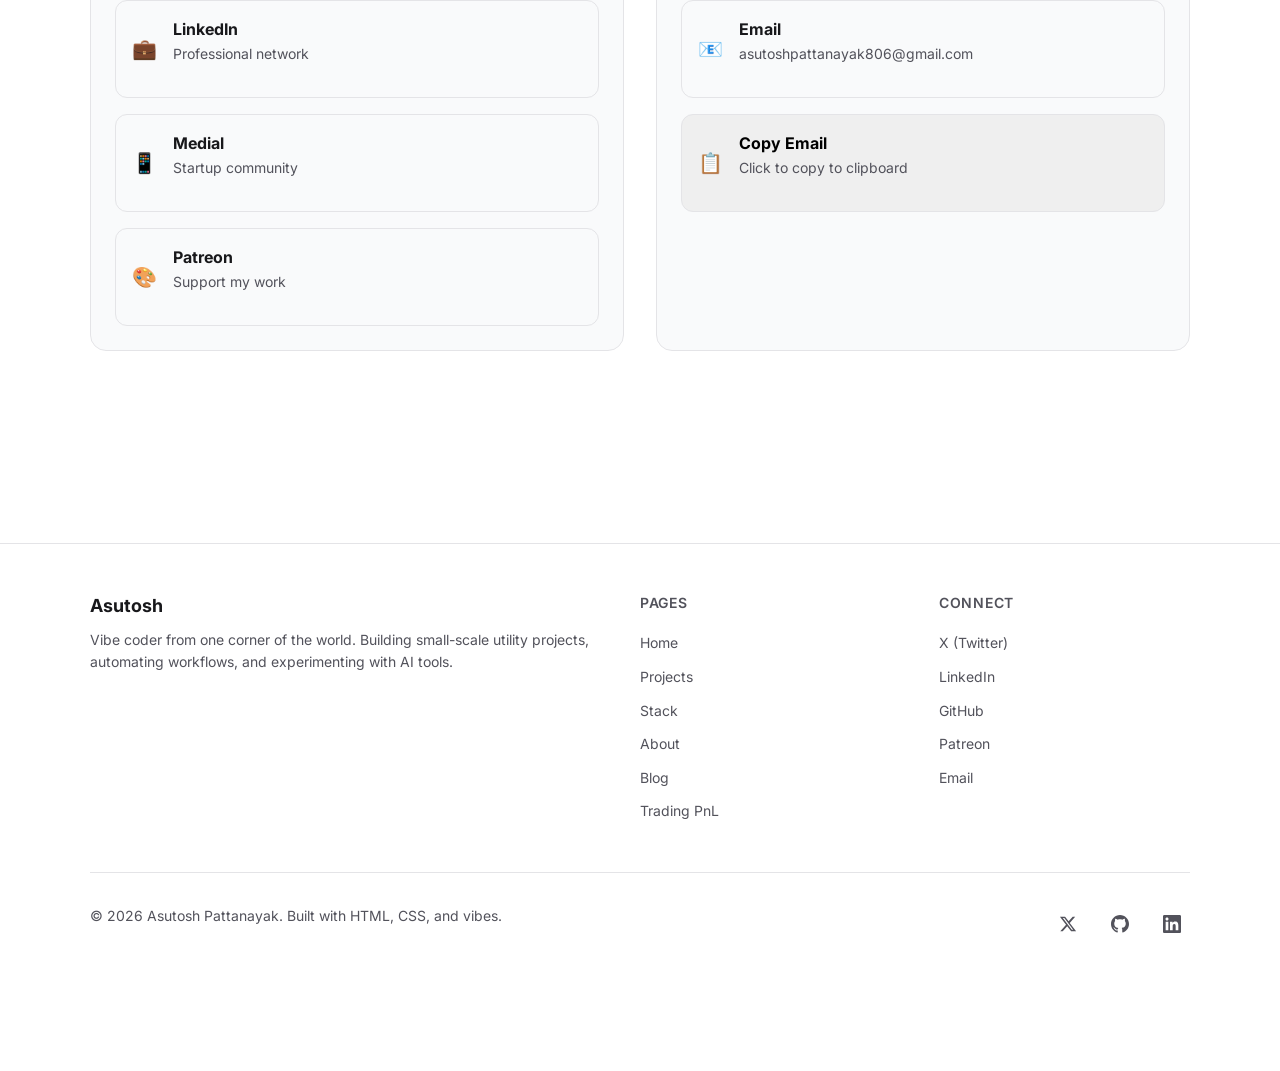
==== commit 0e6b12fe: "Replace top header with floating bottom dock navigation (amritwt.me style) Co-authored-by: Noma-d/We" ====
--- a/index.html
+++ b/index.html
@@ -31,38 +31,38 @@
   <!-- Skip to main content -->
   <a href="#main" class="sr-only">Skip to main content</a>
 
-  <!-- =================== HEADER / NAV =================== -->
-  <header>
-    <div class="container nav">
-      <a href="#" class="brand">
-        <!-- <span class="brand-emoji">🚀</span> -->
-        <span>Asutosh</span>
-      </a>
-      
-      <button class="hamburger" aria-label="Toggle menu" aria-expanded="false">
-        <svg width="24" height="24" viewBox="0 0 24 24" fill="none" stroke="currentColor" stroke-width="2">
-          <path d="M3 6h18M3 12h18M3 18h18"/>
-        </svg>
-      </button>
-      
-      <nav aria-label="Main navigation">
-        <ul class="nav-links">
-        <li><a href="#projects">Projects</a></li>
-        <li><a href="#stack">Stack</a></li>
-        <li><a href="about.html">About</a></li>
-        <li><a href="blog.html">Blog</a></li>
-        <li><a href="pnl.html">PnL</a></li>
-      </ul>
-      </nav>
-      
-      <div class="nav-actions">
-        <a href="pnl.html" class="btn btn-ghost">📈 PnL</a>
-        <button id="themeToggle" class="btn btn-ghost" role="switch" aria-checked="false" aria-label="Toggle theme">
-          🌙
-        </button>
-      </div>
-    </div>
-  </header>
+  <!-- =================== BOTTOM DOCK NAV =================== -->
+  <nav class="bottom-dock" aria-label="Main navigation">
+    <a href="index.html" class="dock-item" aria-label="Home" title="Home">
+      <svg viewBox="0 0 24 24" fill="none" stroke="currentColor" stroke-width="2"><path d="M3 9l9-7 9 7v11a2 2 0 0 1-2 2H5a2 2 0 0 1-2-2z"/><polyline points="9 22 9 12 15 12 15 22"/></svg>
+    </a>
+    <a href="about.html" class="dock-item" aria-label="About" title="About">
+      <svg viewBox="0 0 24 24" fill="none" stroke="currentColor" stroke-width="2"><path d="M20 21v-2a4 4 0 0 0-4-4H8a4 4 0 0 0-4 4v2"/><circle cx="12" cy="7" r="4"/></svg>
+    </a>
+    <a href="blog.html" class="dock-item" aria-label="Blog" title="Blog">
+      <svg viewBox="0 0 24 24" fill="none" stroke="currentColor" stroke-width="2"><path d="M2 3h6a4 4 0 0 1 4 4v14a3 3 0 0 0-3-3H2z"/><path d="M22 3h-6a4 4 0 0 0-4 4v14a3 3 0 0 1 3-3h7z"/></svg>
+    </a>
+    <a href="pnl.html" class="dock-item" aria-label="PnL" title="Trading PnL">
+      <svg viewBox="0 0 24 24" fill="none" stroke="currentColor" stroke-width="2"><polyline points="22 12 18 12 15 21 9 3 6 12 2 12"/></svg>
+    </a>
+    <span class="dock-divider"></span>
+    <a href="https://github.com/asutoosh" target="_blank" rel="noopener" class="dock-item" aria-label="GitHub" title="GitHub">
+      <svg viewBox="0 0 24 24" fill="currentColor"><path d="M12 0c-6.626 0-12 5.373-12 12 0 5.302 3.438 9.8 8.207 11.387.599.111.793-.261.793-.577v-2.234c-3.338.726-4.033-1.416-4.033-1.416-.546-1.387-1.333-1.756-1.333-1.756-1.089-.745.083-.729.083-.729 1.205.084 1.839 1.237 1.839 1.237 1.07 1.834 2.807 1.304 3.492.997.107-.775.418-1.305.762-1.604-2.665-.305-5.467-1.334-5.467-5.931 0-1.311.469-2.381 1.236-3.221-.124-.303-.535-1.524.117-3.176 0 0 1.008-.322 3.301 1.23.957-.266 1.983-.399 3.003-.404 1.02.005 2.047.138 3.006.404 2.291-1.552 3.297-1.23 3.297-1.23.653 1.653.242 2.874.118 3.176.77.84 1.235 1.911 1.235 3.221 0 4.609-2.807 5.624-5.479 5.921.43.372.823 1.102.823 2.222v3.293c0 .319.192.694.801.576 4.765-1.589 8.199-6.086 8.199-11.386 0-6.627-5.373-12-12-12z"/></svg>
+    </a>
+    <a href="https://x.com/asutoosh" target="_blank" rel="noopener" class="dock-item" aria-label="X" title="X (Twitter)">
+      <svg viewBox="0 0 24 24" fill="currentColor"><path d="M18.244 2.25h3.308l-7.227 8.26 8.502 11.24H16.17l-5.214-6.817L4.99 21.75H1.68l7.73-8.835L1.254 2.25H8.08l4.713 6.231zm-1.161 17.52h1.833L7.084 4.126H5.117z"/></svg>
+    </a>
+    <a href="https://www.linkedin.com/in/asutosh-pattanayak/" target="_blank" rel="noopener" class="dock-item" aria-label="LinkedIn" title="LinkedIn">
+      <svg viewBox="0 0 24 24" fill="currentColor"><path d="M20.447 20.452h-3.554v-5.569c0-1.328-.027-3.037-1.852-3.037-1.853 0-2.136 1.445-2.136 2.939v5.667H9.351V9h3.414v1.561h.046c.477-.9 1.637-1.85 3.37-1.85 3.601 0 4.267 2.37 4.267 5.455v6.286zM5.337 7.433c-1.144 0-2.063-.926-2.063-2.065 0-1.138.92-2.063 2.063-2.063 1.14 0 2.064.925 2.064 2.063 0 1.139-.925 2.065-2.064 2.065zm1.782 13.019H3.555V9h3.564v11.452zM22.225 0H1.771C.792 0 0 .774 0 1.729v20.542C0 23.227.792 24 1.771 24h20.451C23.2 24 24 23.227 24 22.271V1.729C24 .774 23.2 0 22.222 0h.003z"/></svg>
+    </a>
+    <a href="mailto:asutoshpattanayak806@gmail.com" class="dock-item" aria-label="Email" title="Email">
+      <svg viewBox="0 0 24 24" fill="none" stroke="currentColor" stroke-width="2"><path d="M4 4h16c1.1 0 2 .9 2 2v12c0 1.1-.9 2-2 2H4c-1.1 0-2-.9-2-2V6c0-1.1.9-2 2-2z"/><polyline points="22,6 12,13 2,6"/></svg>
+    </a>
+    <span class="dock-divider"></span>
+    <button id="themeToggle" class="dock-item" role="switch" aria-checked="false" aria-label="Toggle theme" title="Toggle theme">
+      🌙
+    </button>
+  </nav>
 
   <!-- =================== MAIN CONTENT =================== -->
   <main id="main">
--- a/styles.css
+++ b/styles.css
@@ -156,106 +156,78 @@
   padding-block: var(--space-3xl);
 }
 
-/* =================== HEADER / NAV =================== */
-header {
-  position: sticky;
-  top: 0;
-  z-index: 50;
-  backdrop-filter: blur(12px) saturate(120%);
-  background: rgba(10, 10, 10, 0.8);
-  border-bottom: 1px solid var(--border);
-}
-
-:root.light header {
-  background: rgba(255, 255, 255, 0.8);
-}
-
-.nav {
-  display: flex;
-  align-items: center;
-  justify-content: space-between;
-  gap: var(--space-sm);
-  padding-block: var(--space-sm);
-}
-
-.brand {
-  font-weight: 700;
-  font-size: var(--text-lg);
-  display: flex;
-  align-items: center;
-  gap: var(--space-xs);
-}
-
-.brand-emoji {
-  font-size: var(--text-2xl);
-}
-
-nav ul {
-  display: flex;
-  gap: var(--space-md);
-  list-style: none;
-}
-
-nav a {
-  color: var(--muted);
-  transition: color var(--transition);
-  padding: var(--space-xs) var(--space-sm);
-  border-radius: var(--radius-sm);
-}
-
-nav a:hover,
-nav a:focus-visible {
+/* =================== BOTTOM DOCK NAV =================== */
+.bottom-dock {
+  position: fixed;
+  bottom: 20px;
+  left: 50%;
+  transform: translateX(-50%);
+  z-index: 100;
+  display: flex;
+  align-items: center;
+  gap: 4px;
+  padding: 8px 12px;
+  background: rgba(24, 24, 27, 0.85);
+  backdrop-filter: blur(16px) saturate(150%);
+  border: 1px solid rgba(255, 255, 255, 0.08);
+  border-radius: 999px;
+  box-shadow: 0 8px 32px rgba(0, 0, 0, 0.4);
+}
+
+:root.light .bottom-dock {
+  background: rgba(255, 255, 255, 0.85);
+  border-color: rgba(0, 0, 0, 0.08);
+  box-shadow: 0 8px 32px rgba(0, 0, 0, 0.12);
+}
+
+.dock-item {
+  display: inline-flex;
+  align-items: center;
+  justify-content: center;
+  width: 40px;
+  height: 40px;
+  border-radius: 50%;
+  color: var(--muted);
+  background: transparent;
+  border: none;
+  cursor: pointer;
+  transition: all 0.2s ease;
+  text-decoration: none;
+  font-size: 1rem;
+}
+
+.dock-item:hover,
+.dock-item:focus-visible {
   color: var(--text);
-  background: var(--surface);
+  background: rgba(255, 255, 255, 0.1);
+  transform: translateY(-2px);
   outline: none;
 }
 
-.nav-actions {
-  display: flex;
-  align-items: center;
-  gap: var(--space-sm);
-}
-
-/* Mobile Nav */
-.hamburger {
-  display: none;
-  background: none;
-  border: 1px solid var(--border);
-  padding: var(--space-xs);
-  border-radius: var(--radius-sm);
-  cursor: pointer;
-  color: var(--text);
-}
-
-@media (max-width: 768px) {
-  nav {
-    display: none;
-  }
-  
-  nav.open {
-    display: block;
-    position: absolute;
-    top: 100%;
-    left: 0;
-    right: 0;
-    background: var(--bg);
-    border-bottom: 1px solid var(--border);
-    padding: var(--space-sm);
-  }
-  
-  nav.open ul {
-    flex-direction: column;
-    gap: 0;
-  }
-  
-  nav.open a {
-    display: block;
-    padding: var(--space-sm);
-  }
-  
-  .hamburger {
-    display: block;
-  }
+:root.light .dock-item:hover,
+:root.light .dock-item:focus-visible {
+  background: rgba(0, 0, 0, 0.06);
+}
+
+.dock-item svg {
+  width: 18px;
+  height: 18px;
+}
+
+.dock-divider {
+  width: 1px;
+  height: 20px;
+  background: rgba(255, 255, 255, 0.1);
+  margin: 0 4px;
+  flex-shrink: 0;
+}
+
+:root.light .dock-divider {
+  background: rgba(0, 0, 0, 0.1);
+}
+
+body {
+  padding-bottom: 80px;
 }
 
 /* =================== BUTTONS =================== */
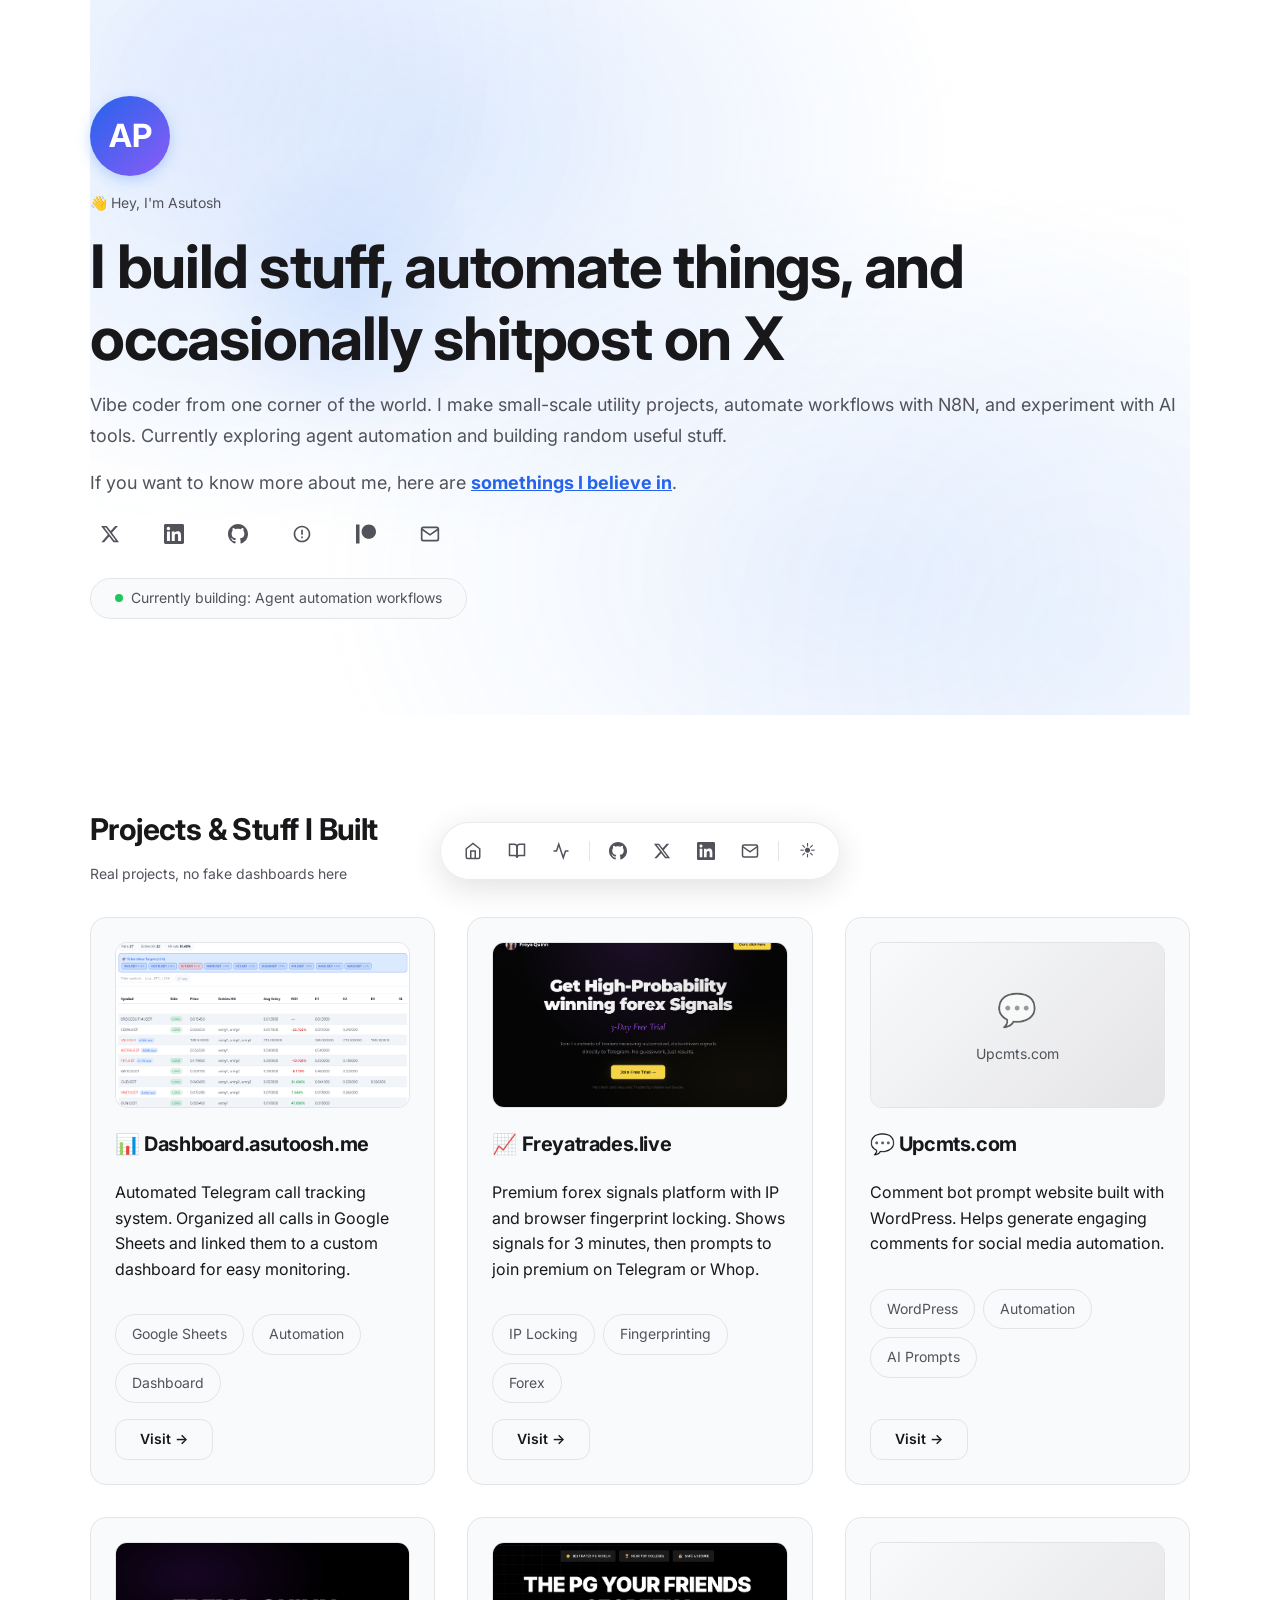
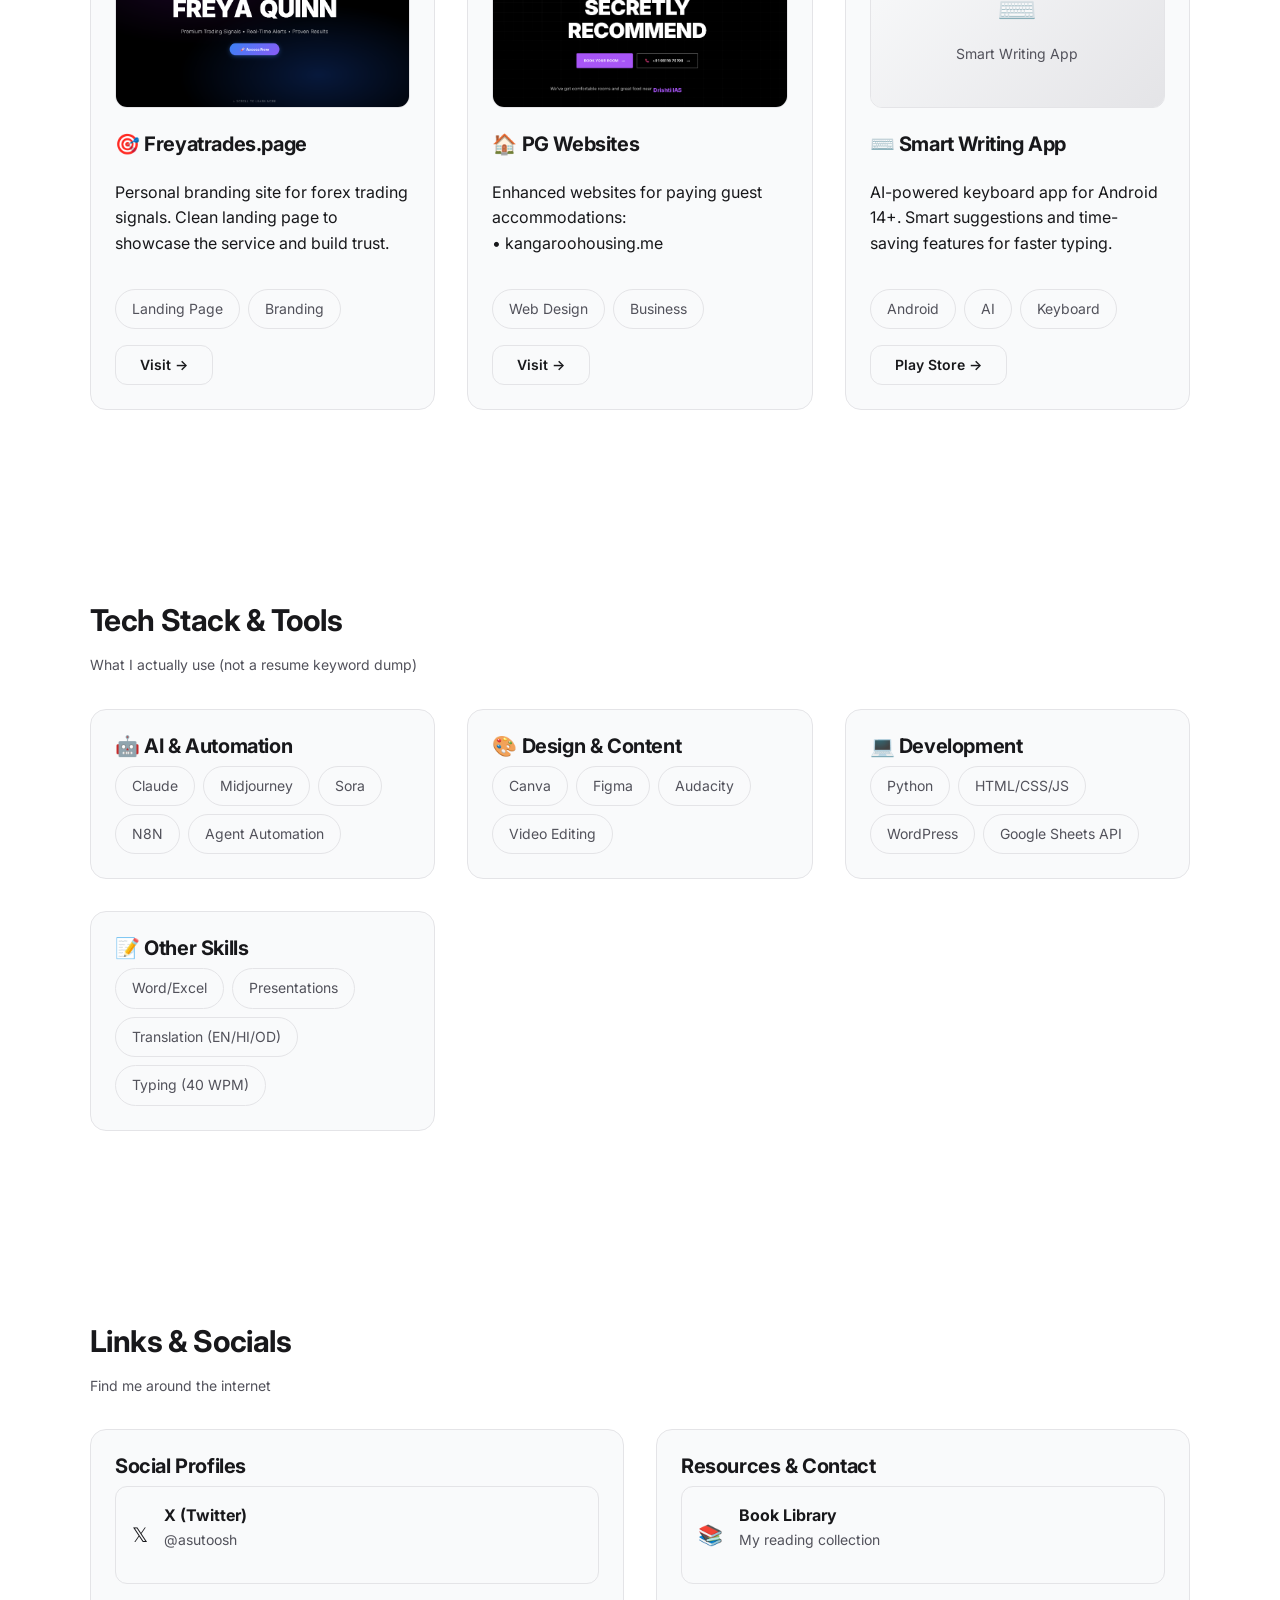
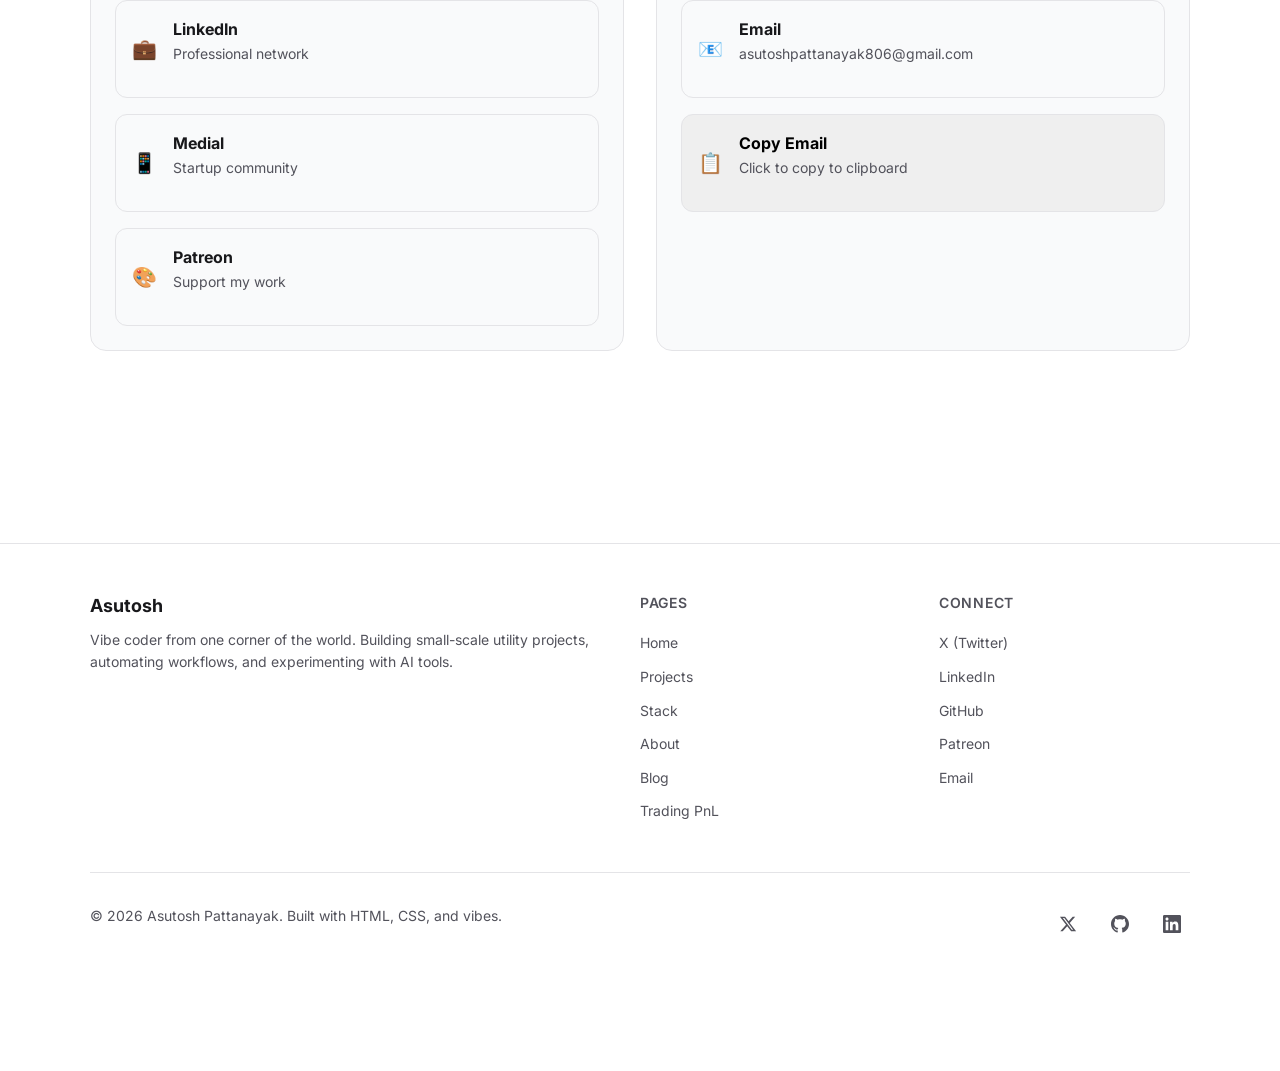
==== commit 7f39936e: "Remove About link from bottom dock navigation Co-authored-by: Noma-d/Web <asutoosh@users.noreply.git" ====
--- a/index.html
+++ b/index.html
@@ -35,9 +35,6 @@
   <nav class="bottom-dock" aria-label="Main navigation">
     <a href="index.html" class="dock-item" aria-label="Home" title="Home">
       <svg viewBox="0 0 24 24" fill="none" stroke="currentColor" stroke-width="2"><path d="M3 9l9-7 9 7v11a2 2 0 0 1-2 2H5a2 2 0 0 1-2-2z"/><polyline points="9 22 9 12 15 12 15 22"/></svg>
-    </a>
-    <a href="about.html" class="dock-item" aria-label="About" title="About">
-      <svg viewBox="0 0 24 24" fill="none" stroke="currentColor" stroke-width="2"><path d="M20 21v-2a4 4 0 0 0-4-4H8a4 4 0 0 0-4 4v2"/><circle cx="12" cy="7" r="4"/></svg>
     </a>
     <a href="blog.html" class="dock-item" aria-label="Blog" title="Blog">
       <svg viewBox="0 0 24 24" fill="none" stroke="currentColor" stroke-width="2"><path d="M2 3h6a4 4 0 0 1 4 4v14a3 3 0 0 0-3-3H2z"/><path d="M22 3h-6a4 4 0 0 0-4 4v14a3 3 0 0 1 3-3h7z"/></svg>
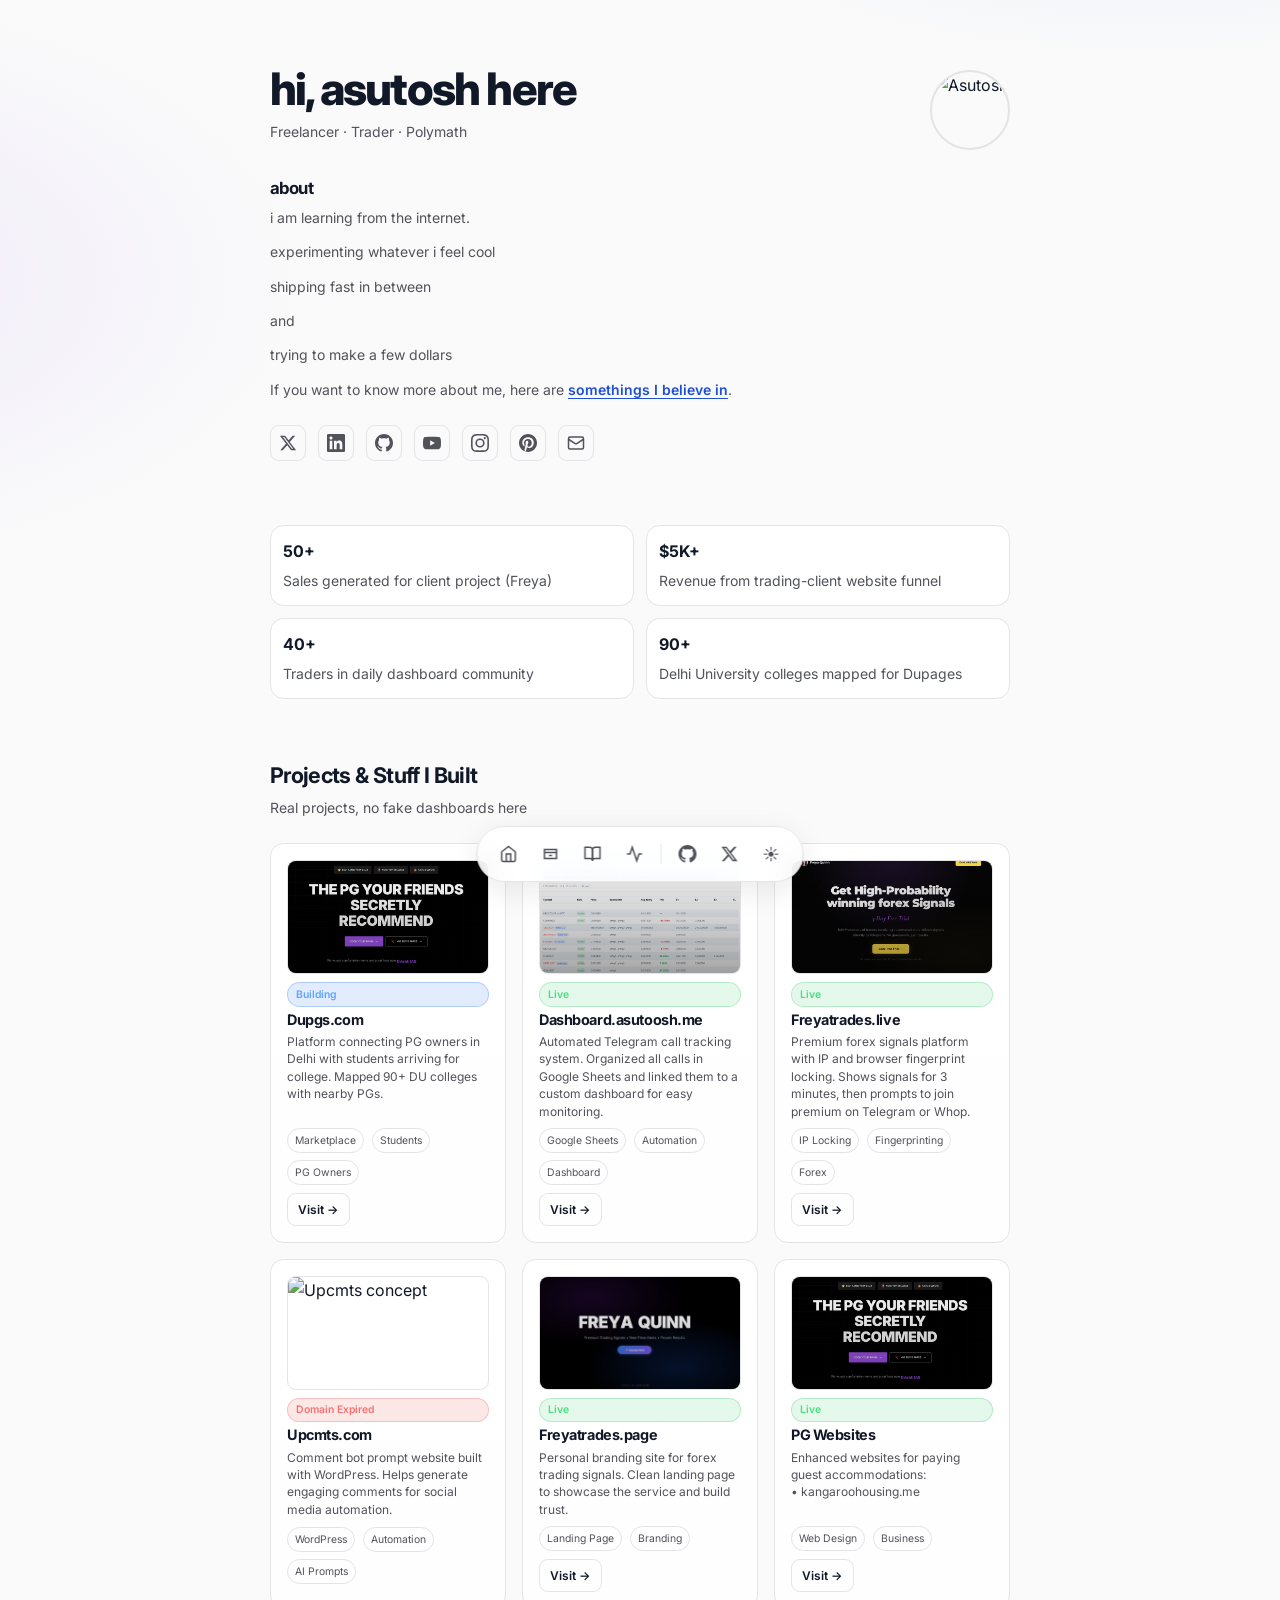
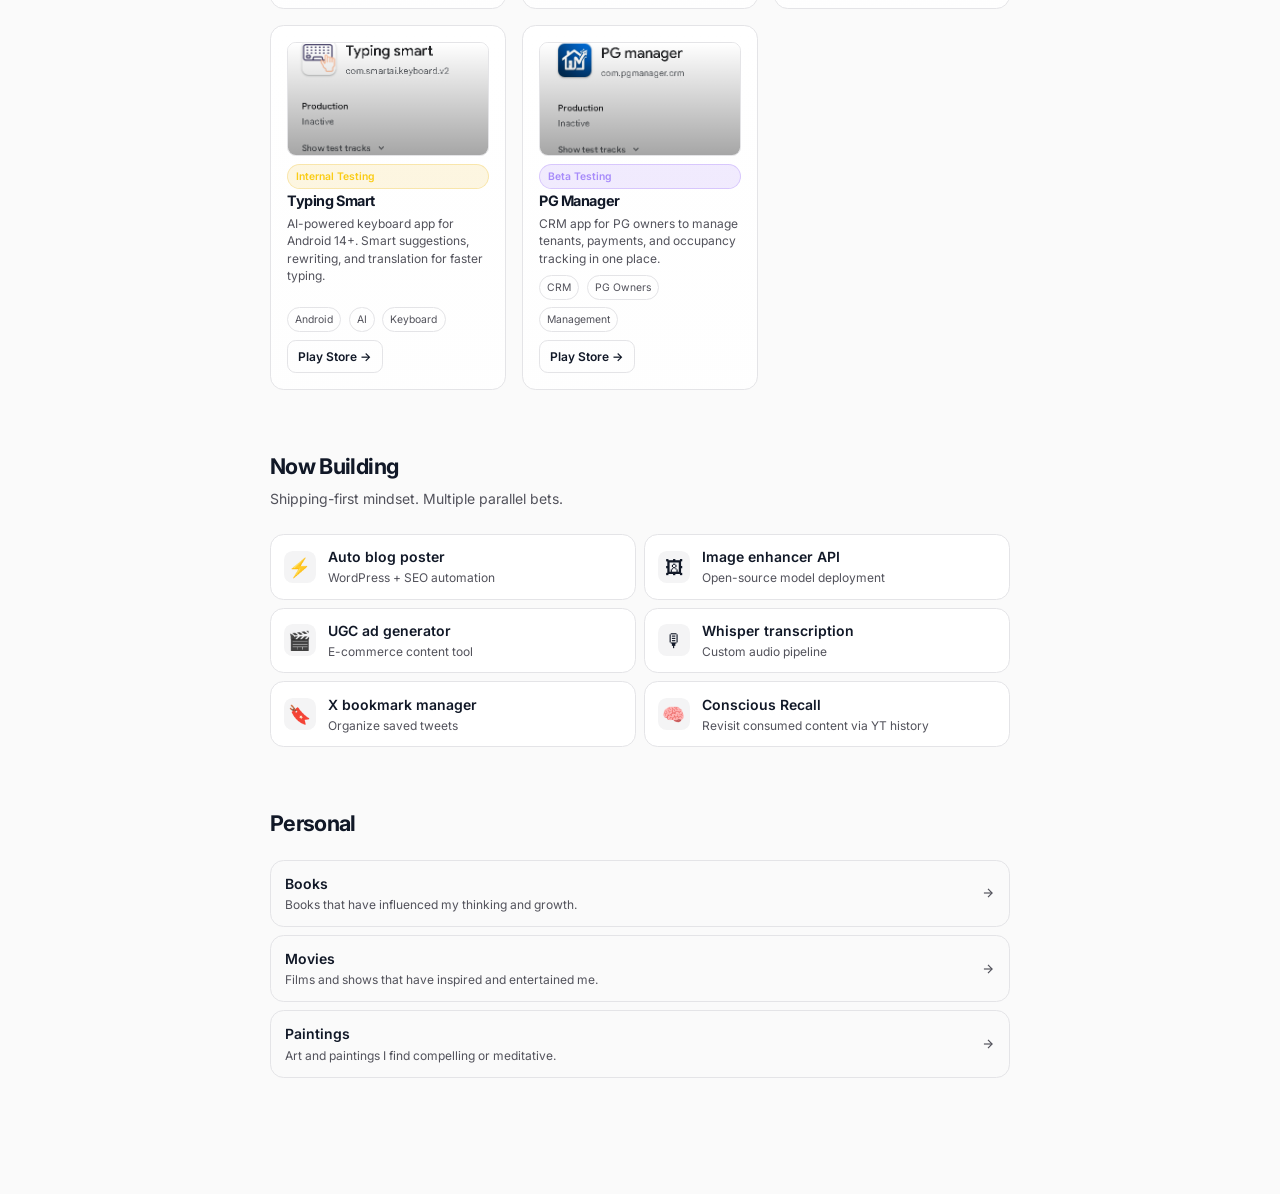
==== commit 6cf3e631: "Refine homepage bio and clean blog content Update the homepage intro copy and social links, remove p" ====
--- a/index.html
+++ b/index.html
@@ -3,39 +3,31 @@
 <head>
   <meta charset="UTF-8">
   <meta name="viewport" content="width=device-width, initial-scale=1.0">
-  <meta name="description" content="Asutosh Pattanayak — Vibe coder, automation enthusiast, and builder of random useful stuff. Check out my projects and experiments.">
+  <meta name="description" content="Asutosh Pattanayak - builder focused on shipping products, automations, and revenue-driven experiments.">
   <meta name="color-scheme" content="dark light">
-  <title>Asutosh Pattanayak — Portfolio</title>
-  
-  <!-- Open Graph -->
-  <meta property="og:title" content="Asutosh Pattanayak — Portfolio">
-  <meta property="og:description" content="Vibe coder, automation enthusiast, and builder of random useful stuff.">
+  <title>Asutosh Pattanayak - Portfolio</title>
+  <meta property="og:title" content="Asutosh Pattanayak - Portfolio">
+  <meta property="og:description" content="I build products, automation systems, and experiments that get tested in the real world.">
   <meta property="og:type" content="website">
   <meta property="og:url" content="https://asutoosh.me">
   <meta name="twitter:card" content="summary">
   <meta name="twitter:site" content="@asutoosh">
-
-  <!-- Favicon -->
   <link rel="icon" href="data:image/svg+xml,<svg xmlns=%22http://www.w3.org/2000/svg%22 viewBox=%220 0 100 100%22><text y=%22.9em%22 x=%22.1em%22 font-size=%2290%22>🚀</text></svg>">
-  
-  <!-- Fonts -->
   <link rel="preconnect" href="https://fonts.googleapis.com">
   <link rel="preconnect" href="https://fonts.gstatic.com" crossorigin>
   <link href="https://fonts.googleapis.com/css2?family=Inter:wght@400;500;600;700;800&display=swap" rel="stylesheet">
-
-  <!-- Styles -->
   <link rel="stylesheet" href="styles.css">
-
 </head>
 <body>
-  <!-- Skip to main content -->
   <a href="#main" class="sr-only">Skip to main content</a>
 
-  <!-- =================== BOTTOM DOCK NAV =================== -->
   <nav class="bottom-dock" aria-label="Main navigation">
     <a href="index.html" class="dock-item" aria-label="Home" title="Home">
       <svg viewBox="0 0 24 24" fill="none" stroke="currentColor" stroke-width="2"><path d="M3 9l9-7 9 7v11a2 2 0 0 1-2 2H5a2 2 0 0 1-2-2z"/><polyline points="9 22 9 12 15 12 15 22"/></svg>
     </a>
+    <a href="builds.html" class="dock-item" aria-label="Builds" title="Builds">
+      <svg viewBox="0 0 24 24" fill="none" stroke="currentColor" stroke-width="2"><path d="M4 6h16v12H4z"/><path d="M4 10h16"/><path d="M10 14h4"/></svg>
+    </a>
     <a href="blog.html" class="dock-item" aria-label="Blog" title="Blog">
       <svg viewBox="0 0 24 24" fill="none" stroke="currentColor" stroke-width="2"><path d="M2 3h6a4 4 0 0 1 4 4v14a3 3 0 0 0-3-3H2z"/><path d="M22 3h-6a4 4 0 0 0-4 4v14a3 3 0 0 1 3-3h7z"/></svg>
     </a>
@@ -46,395 +38,275 @@
     <a href="https://github.com/asutoosh" target="_blank" rel="noopener" class="dock-item" aria-label="GitHub" title="GitHub">
       <svg viewBox="0 0 24 24" fill="currentColor"><path d="M12 0c-6.626 0-12 5.373-12 12 0 5.302 3.438 9.8 8.207 11.387.599.111.793-.261.793-.577v-2.234c-3.338.726-4.033-1.416-4.033-1.416-.546-1.387-1.333-1.756-1.333-1.756-1.089-.745.083-.729.083-.729 1.205.084 1.839 1.237 1.839 1.237 1.07 1.834 2.807 1.304 3.492.997.107-.775.418-1.305.762-1.604-2.665-.305-5.467-1.334-5.467-5.931 0-1.311.469-2.381 1.236-3.221-.124-.303-.535-1.524.117-3.176 0 0 1.008-.322 3.301 1.23.957-.266 1.983-.399 3.003-.404 1.02.005 2.047.138 3.006.404 2.291-1.552 3.297-1.23 3.297-1.23.653 1.653.242 2.874.118 3.176.77.84 1.235 1.911 1.235 3.221 0 4.609-2.807 5.624-5.479 5.921.43.372.823 1.102.823 2.222v3.293c0 .319.192.694.801.576 4.765-1.589 8.199-6.086 8.199-11.386 0-6.627-5.373-12-12-12z"/></svg>
     </a>
-    <a href="https://x.com/asutoosh" target="_blank" rel="noopener" class="dock-item" aria-label="X" title="X (Twitter)">
+    <a href="https://x.com/asutoosh" target="_blank" rel="noopener" class="dock-item" aria-label="X" title="X">
       <svg viewBox="0 0 24 24" fill="currentColor"><path d="M18.244 2.25h3.308l-7.227 8.26 8.502 11.24H16.17l-5.214-6.817L4.99 21.75H1.68l7.73-8.835L1.254 2.25H8.08l4.713 6.231zm-1.161 17.52h1.833L7.084 4.126H5.117z"/></svg>
     </a>
-    <a href="https://www.linkedin.com/in/asutosh-pattanayak/" target="_blank" rel="noopener" class="dock-item" aria-label="LinkedIn" title="LinkedIn">
-      <svg viewBox="0 0 24 24" fill="currentColor"><path d="M20.447 20.452h-3.554v-5.569c0-1.328-.027-3.037-1.852-3.037-1.853 0-2.136 1.445-2.136 2.939v5.667H9.351V9h3.414v1.561h.046c.477-.9 1.637-1.85 3.37-1.85 3.601 0 4.267 2.37 4.267 5.455v6.286zM5.337 7.433c-1.144 0-2.063-.926-2.063-2.065 0-1.138.92-2.063 2.063-2.063 1.14 0 2.064.925 2.064 2.063 0 1.139-.925 2.065-2.064 2.065zm1.782 13.019H3.555V9h3.564v11.452zM22.225 0H1.771C.792 0 0 .774 0 1.729v20.542C0 23.227.792 24 1.771 24h20.451C23.2 24 24 23.227 24 22.271V1.729C24 .774 23.2 0 22.222 0h.003z"/></svg>
-    </a>
-    <a href="mailto:asutoshpattanayak806@gmail.com" class="dock-item" aria-label="Email" title="Email">
-      <svg viewBox="0 0 24 24" fill="none" stroke="currentColor" stroke-width="2"><path d="M4 4h16c1.1 0 2 .9 2 2v12c0 1.1-.9 2-2 2H4c-1.1 0-2-.9-2-2V6c0-1.1.9-2 2-2z"/><polyline points="22,6 12,13 2,6"/></svg>
-    </a>
-    <span class="dock-divider"></span>
-    <button id="themeToggle" class="dock-item" role="switch" aria-checked="false" aria-label="Toggle theme" title="Toggle theme">
-      🌙
-    </button>
+    <button id="themeToggle" class="dock-item" role="switch" aria-checked="false" aria-label="Toggle theme" title="Toggle theme">🌙</button>
   </nav>
 
-  <!-- =================== MAIN CONTENT =================== -->
   <main id="main">
-    
-    <!-- HERO -->
-    <section class="container hero">
-      <div class="hero-bg"></div>
-      <div>
-        <div class="avatar">AP</div>
-        <p class="muted">👋 Hey, I'm Asutosh</p>
-        <h1>I build stuff, automate things, and occasionally shitpost on X</h1>
-        <p class="lead">
-          Vibe coder from one corner of the world. I make small-scale utility projects, automate workflows with N8N, 
-          and experiment with AI tools. Currently exploring agent automation and building random useful stuff.
+    <section class="container hero" data-reveal>
+      <div class="hero-top">
+        <div>
+          <h1>hi, asutosh here</h1>
+          <p class="muted" style="margin-top: 0.3rem;">Freelancer · Trader · Polymath</p>
+        </div>
+        <img src="https://api.dicebear.com/9.x/glass/svg?seed=asutosh" alt="Asutosh" class="hero-avatar">
+      </div>
+
+      <div class="hero-bio">
+        <h2 class="bio-heading">about</h2>
+        <p>i am learning from the internet.</p>
+        <p>experimenting whatever i feel cool</p>
+        <p>shipping fast in between</p>
+        <p>and</p>
+        <p>trying to make a few dollars</p>
+        <p class="muted">
+          If you want to know more about me, here are
+          <a class="inline-highlight-link" href="blog/things-i-believe.html">somethings I believe in</a>.
         </p>
-        <p class="lead" style="margin-top: 0;">
-          If you want to know more about me, here are <a href="blog/things-i-believe.html" style="color: var(--accent); font-weight: 700; text-decoration: underline;">somethings I believe in</a>.
-        </p>
-        
-        <!-- Social Links Icons -->
-        <div class="social-links">
-          <a href="https://x.com/asutoosh" target="_blank" rel="noopener" class="social-link" aria-label="X (Twitter)">
-            <svg viewBox="0 0 24 24" fill="currentColor">
-              <path d="M18.244 2.25h3.308l-7.227 8.26 8.502 11.24H16.17l-5.214-6.817L4.99 21.75H1.68l7.73-8.835L1.254 2.25H8.08l4.713 6.231zm-1.161 17.52h1.833L7.084 4.126H5.117z"/>
-            </svg>
-          </a>
-          <a href="https://www.linkedin.com/in/asutosh-pattanayak/" target="_blank" rel="noopener" class="social-link" aria-label="LinkedIn">
-            <svg viewBox="0 0 24 24" fill="currentColor">
-              <path d="M20.447 20.452h-3.554v-5.569c0-1.328-.027-3.037-1.852-3.037-1.853 0-2.136 1.445-2.136 2.939v5.667H9.351V9h3.414v1.561h.046c.477-.9 1.637-1.85 3.37-1.85 3.601 0 4.267 2.37 4.267 5.455v6.286zM5.337 7.433c-1.144 0-2.063-.926-2.063-2.065 0-1.138.92-2.063 2.063-2.063 1.14 0 2.064.925 2.064 2.063 0 1.139-.925 2.065-2.064 2.065zm1.782 13.019H3.555V9h3.564v11.452zM22.225 0H1.771C.792 0 0 .774 0 1.729v20.542C0 23.227.792 24 1.771 24h20.451C23.2 24 24 23.227 24 22.271V1.729C24 .774 23.2 0 22.222 0h.003z"/>
-            </svg>
-          </a>
-          <a href="https://github.com/asutoosh" target="_blank" rel="noopener" class="social-link" aria-label="GitHub">
-            <svg viewBox="0 0 24 24" fill="currentColor">
-              <path d="M12 0c-6.626 0-12 5.373-12 12 0 5.302 3.438 9.8 8.207 11.387.599.111.793-.261.793-.577v-2.234c-3.338.726-4.033-1.416-4.033-1.416-.546-1.387-1.333-1.756-1.333-1.756-1.089-.745.083-.729.083-.729 1.205.084 1.839 1.237 1.839 1.237 1.07 1.834 2.807 1.304 3.492.997.107-.775.418-1.305.762-1.604-2.665-.305-5.467-1.334-5.467-5.931 0-1.311.469-2.381 1.236-3.221-.124-.303-.535-1.524.117-3.176 0 0 1.008-.322 3.301 1.23.957-.266 1.983-.399 3.003-.404 1.02.005 2.047.138 3.006.404 2.291-1.552 3.297-1.23 3.297-1.23.653 1.653.242 2.874.118 3.176.77.84 1.235 1.911 1.235 3.221 0 4.609-2.807 5.624-5.479 5.921.43.372.823 1.102.823 2.222v3.293c0 .319.192.694.801.576 4.765-1.589 8.199-6.086 8.199-11.386 0-6.627-5.373-12-12-12z"/>
-            </svg>
-          </a>
-          <a href="https://medial.app/user/asutoosh-239bfd84e33f6" target="_blank" rel="noopener" class="social-link" aria-label="Medial">
-            <svg viewBox="0 0 24 24" fill="currentColor">
-              <path d="M12 2C6.48 2 2 6.48 2 12s4.48 10 10 10 10-4.48 10-10S17.52 2 12 2zm0 18c-4.41 0-8-3.59-8-8s3.59-8 8-8 8 3.59 8 8-3.59 8-8 8zm-1-13h2v6h-2zm0 8h2v2h-2z"/>
-            </svg>
-          </a>
-          <a href="https://www.patreon.com/c/asutoosh" target="_blank" rel="noopener" class="social-link" aria-label="Patreon">
-            <svg viewBox="0 0 24 24" fill="currentColor">
-              <path d="M15.386.524c-4.764 0-8.64 3.876-8.64 8.64 0 4.75 3.876 8.613 8.64 8.613 4.75 0 8.614-3.864 8.614-8.613C24 4.4 20.136.524 15.386.524M.003 23.537h4.22V.524H.003"/>
-            </svg>
-          </a>
-          <a href="mailto:asutoshpattanayak806@gmail.com" class="social-link" aria-label="Email">
-            <svg viewBox="0 0 24 24" fill="none" stroke="currentColor" stroke-width="2">
-              <path d="M4 4h16c1.1 0 2 .9 2 2v12c0 1.1-.9 2-2 2H4c-1.1 0-2-.9-2-2V6c0-1.1.9-2 2-2z"/>
-              <polyline points="22,6 12,13 2,6"/>
-            </svg>
-          </a>
-        </div>
-        
-        <div class="status-badge">
-          <span class="status-dot"></span>
-          Currently building: Agent automation workflows
-        </div>
-      </div>
-    </section>
-
-    <!-- PROJECTS -->
-    <section id="projects" class="container">
-      <h2>Projects & Stuff I Built</h2>
-      <p class="muted">Real projects, no fake dashboards here</p>
-      
-      <div class="grid grid-3" style="margin-top: 2rem;">
-        
-        <!-- Project 1: Dashboard -->
-        <div class="card project-card">
+      </div>
+
+      <div class="social-links">
+        <a href="https://x.com/asutoosh" target="_blank" rel="noopener" class="social-link" aria-label="X">
+          <svg viewBox="0 0 24 24" fill="currentColor"><path d="M18.244 2.25h3.308l-7.227 8.26 8.502 11.24H16.17l-5.214-6.817L4.99 21.75H1.68l7.73-8.835L1.254 2.25H8.08l4.713 6.231zm-1.161 17.52h1.833L7.084 4.126H5.117z"/></svg>
+        </a>
+        <a href="https://www.linkedin.com/in/asutosh-pattanayak/" target="_blank" rel="noopener" class="social-link" aria-label="LinkedIn">
+          <svg viewBox="0 0 24 24" fill="currentColor"><path d="M20.447 20.452h-3.554v-5.569c0-1.328-.027-3.037-1.852-3.037-1.853 0-2.136 1.445-2.136 2.939v5.667H9.351V9h3.414v1.561h.046c.477-.9 1.637-1.85 3.37-1.85 3.601 0 4.267 2.37 4.267 5.455v6.286zM5.337 7.433c-1.144 0-2.063-.926-2.063-2.065 0-1.138.92-2.063 2.063-2.063 1.14 0 2.064.925 2.064 2.063 0 1.139-.925 2.065-2.064 2.065zm1.782 13.019H3.555V9h3.564v11.452zM22.225 0H1.771C.792 0 0 .774 0 1.729v20.542C0 23.227.792 24 1.771 24h20.451C23.2 24 24 23.227 24 22.271V1.729C24 .774 23.2 0 22.222 0h.003z"/></svg>
+        </a>
+        <a href="https://github.com/asutoosh" target="_blank" rel="noopener" class="social-link" aria-label="GitHub">
+          <svg viewBox="0 0 24 24" fill="currentColor"><path d="M12 0c-6.626 0-12 5.373-12 12 0 5.302 3.438 9.8 8.207 11.387.599.111.793-.261.793-.577v-2.234c-3.338.726-4.033-1.416-4.033-1.416-.546-1.387-1.333-1.756-1.333-1.756-1.089-.745.083-.729.083-.729 1.205.084 1.839 1.237 1.839 1.237 1.07 1.834 2.807 1.304 3.492.997.107-.775.418-1.305.762-1.604-2.665-.305-5.467-1.334-5.467-5.931 0-1.311.469-2.381 1.236-3.221-.124-.303-.535-1.524.117-3.176 0 0 1.008-.322 3.301 1.23.957-.266 1.983-.399 3.003-.404 1.02.005 2.047.138 3.006.404 2.291-1.552 3.297-1.23 3.297-1.23.653 1.653.242 2.874.118 3.176.77.84 1.235 1.911 1.235 3.221 0 4.609-2.807 5.624-5.479 5.921.43.372.823 1.102.823 2.222v3.293c0 .319.192.694.801.576 4.765-1.589 8.199-6.086 8.199-11.386 0-6.627-5.373-12-12-12z"/></svg>
+        </a>
+        <a href="https://www.youtube.com/@asutoosh" target="_blank" rel="noopener" class="social-link" aria-label="YouTube">
+          <svg viewBox="0 0 24 24" fill="currentColor"><path d="M23.498 6.186a3.016 3.016 0 0 0-2.122-2.136C19.505 3.545 12 3.545 12 3.545s-7.505 0-9.377.505A3.017 3.017 0 0 0 .502 6.186C0 8.07 0 12 0 12s0 3.93.502 5.814a3.016 3.016 0 0 0 2.122 2.136c1.871.505 9.376.505 9.376.505s7.505 0 9.377-.505a3.015 3.015 0 0 0 2.122-2.136C24 15.93 24 12 24 12s0-3.93-.502-5.814zM9.545 15.568V8.432L15.818 12l-6.273 3.568z"/></svg>
+        </a>
+        <a href="https://www.instagram.com/asutoosh" target="_blank" rel="noopener" class="social-link" aria-label="Instagram">
+          <svg viewBox="0 0 24 24" fill="currentColor"><path d="M12 2.163c3.204 0 3.584.012 4.85.07 3.252.148 4.771 1.691 4.919 4.919.058 1.265.069 1.645.069 4.849 0 3.205-.012 3.584-.069 4.849-.149 3.225-1.664 4.771-4.919 4.919-1.266.058-1.644.07-4.85.07-3.204 0-3.584-.012-4.849-.07-3.26-.149-4.771-1.699-4.919-4.92-.058-1.265-.07-1.644-.07-4.849 0-3.204.013-3.583.07-4.849.149-3.227 1.664-4.771 4.919-4.919 1.266-.057 1.645-.069 4.849-.069zM12 0C8.741 0 8.333.014 7.053.072 2.695.272.273 2.69.073 7.052.014 8.333 0 8.741 0 12c0 3.259.014 3.668.072 4.948.2 4.358 2.618 6.78 6.98 6.98C8.333 23.986 8.741 24 12 24c3.259 0 3.668-.014 4.948-.072 4.354-.2 6.782-2.618 6.979-6.98.059-1.28.073-1.689.073-4.948 0-3.259-.014-3.667-.072-4.947-.196-4.354-2.617-6.78-6.979-6.98C15.668.014 15.259 0 12 0zm0 5.838a6.162 6.162 0 1 0 0 12.324 6.162 6.162 0 0 0 0-12.324zM12 16a4 4 0 1 1 0-8 4 4 0 0 1 0 8zm6.406-11.845a1.44 1.44 0 1 0 0 2.881 1.44 1.44 0 0 0 0-2.881z"/></svg>
+        </a>
+        <a href="https://pinterest.com/asutoosh" target="_blank" rel="noopener" class="social-link" aria-label="Pinterest">
+          <svg viewBox="0 0 24 24" fill="currentColor"><path d="M12.017 0C5.396 0 .029 5.367.029 11.987c0 5.079 3.158 9.417 7.618 11.162-.105-.949-.199-2.403.041-3.439.219-.937 1.406-5.957 1.406-5.957s-.359-.72-.359-1.781c0-1.668.967-2.914 2.171-2.914 1.023 0 1.518.769 1.518 1.69 0 1.029-.655 2.568-.994 3.995-.283 1.194.599 2.169 1.777 2.169 2.133 0 3.772-2.249 3.772-5.495 0-2.873-2.064-4.882-5.012-4.882-3.414 0-5.418 2.561-5.418 5.207 0 1.031.397 2.138.893 2.738a.36.36 0 0 1 .083.345l-.333 1.36c-.053.22-.174.267-.402.161-1.499-.698-2.436-2.889-2.436-4.649 0-3.785 2.75-7.262 7.929-7.262 4.163 0 7.398 2.967 7.398 6.931 0 4.136-2.607 7.464-6.227 7.464-1.216 0-2.359-.631-2.75-1.378l-.748 2.853c-.271 1.043-1.002 2.35-1.492 3.146C9.57 23.812 10.763 24 12.017 24c6.624 0 11.99-5.367 11.99-11.988C24.007 5.367 18.641 0 12.017 0z"/></svg>
+        </a>
+        <a href="mailto:asutoshpattanayak806@gmail.com" class="social-link" aria-label="Email">
+          <svg viewBox="0 0 24 24" fill="none" stroke="currentColor" stroke-width="2"><rect x="2" y="4" width="20" height="16" rx="2"/><path d="m22 7-8.97 5.7a1.94 1.94 0 0 1-2.06 0L2 7"/></svg>
+        </a>
+      </div>
+    </section>
+
+    <section class="container" data-reveal>
+      <div class="proof">
+        <div class="proof-item"><strong>50+</strong><span class="muted">Sales generated for client project (Freya)</span></div>
+        <div class="proof-item"><strong>$5K+</strong><span class="muted">Revenue from trading-client website funnel</span></div>
+        <div class="proof-item"><strong>40+</strong><span class="muted">Traders in daily dashboard community</span></div>
+        <div class="proof-item"><strong>90+</strong><span class="muted">Delhi University colleges mapped for Dupages</span></div>
+      </div>
+    </section>
+
+    <section class="container" data-reveal>
+      <div class="section-head">
+        <h2>Projects &amp; Stuff I Built</h2>
+        <p class="muted">Real projects, no fake dashboards here</p>
+      </div>
+      <div class="grid grid-3">
+        <article class="card project-card">
+          <div class="project-thumbnail overlay">
+            <img src="assets/pg.png" alt="Dupgs platform" loading="lazy">
+          </div>
+          <span class="tag-status building">Building</span>
+          <h3>Dupgs.com</h3>
+          <p>Platform connecting PG owners in Delhi with students arriving for college. Mapped 90+ DU colleges with nearby PGs.</p>
+          <div class="tag-list">
+            <span class="tag">Marketplace</span>
+            <span class="tag">Students</span>
+            <span class="tag">PG Owners</span>
+          </div>
+          <a href="https://dupgs.com/" target="_blank" rel="noopener" class="btn btn-ghost">Visit →</a>
+        </article>
+
+        <article class="card project-card">
+          <div class="project-thumbnail overlay">
+            <img src="assets/dashboard.png" alt="Dashboard screenshot" loading="lazy">
+          </div>
+          <span class="tag-status live">Live</span>
+          <h3>Dashboard.asutoosh.me</h3>
+          <p>Automated Telegram call tracking system. Organized all calls in Google Sheets and linked them to a custom dashboard for easy monitoring.</p>
+          <div class="tag-list">
+            <span class="tag">Google Sheets</span>
+            <span class="tag">Automation</span>
+            <span class="tag">Dashboard</span>
+          </div>
+          <a href="https://dashboard.asutoosh.me/" target="_blank" rel="noopener" class="btn btn-ghost">Visit →</a>
+        </article>
+
+        <article class="card project-card">
+          <div class="project-thumbnail overlay">
+            <img src="assets/freyalive.png" alt="Freyatrades live demo" loading="lazy">
+          </div>
+          <span class="tag-status live">Live</span>
+          <h3>Freyatrades.live</h3>
+          <p>Premium forex signals platform with IP and browser fingerprint locking. Shows signals for 3 minutes, then prompts to join premium on Telegram or Whop.</p>
+          <div class="tag-list">
+            <span class="tag">IP Locking</span>
+            <span class="tag">Fingerprinting</span>
+            <span class="tag">Forex</span>
+          </div>
+          <a href="https://live.freyatrades.page/" target="_blank" rel="noopener" class="btn btn-ghost">Visit →</a>
+        </article>
+
+        <article class="card project-card">
           <div class="project-thumbnail">
-            <img src="assets/dashboard.png" alt="Dashboard.asutoosh.me screenshot" loading="lazy" width="560" height="315">
-          </div>
-          <h3>📊 Dashboard.asutoosh.me</h3>
-          <p>
-            Automated Telegram call tracking system. Organized all calls in Google Sheets and 
-            linked them to a custom dashboard for easy monitoring.
-          </p>
-          <div class="tech-stack">
-            <span class="tech-pill">Google Sheets</span>
-            <span class="tech-pill">Automation</span>
-            <span class="tech-pill">Dashboard</span>
-          </div>
-          <div class="project-links">
-            <a href="https://dashboard.asutoosh.me" target="_blank" rel="noopener" class="btn btn-ghost btn-sm">
-              Visit →
-            </a>
-          </div>
-        </div>
-
-        <!-- Project 2: Freyatrades.live -->
-        <div class="card project-card">
-          <div class="project-thumbnail">
-            <img src="assets/freyalive.png" alt="Freyatrades.live screenshot" loading="lazy" width="560" height="315">
-          </div>
-          <h3>📈 Freyatrades.live</h3>
-          <p>
-            Premium forex signals platform with IP and browser fingerprint locking. 
-            Shows signals for 3 minutes, then prompts to join premium on Telegram or Whop.
-          </p>
-          <div class="tech-stack">
-            <span class="tech-pill">IP Locking</span>
-            <span class="tech-pill">Fingerprinting</span>
-            <span class="tech-pill">Forex</span>
-          </div>
-          <div class="project-links">
-            <a href="https://freyatrades.live" target="_blank" rel="noopener" class="btn btn-ghost btn-sm">
-              Visit →
-            </a>
-          </div>
-        </div>
-
-        <!-- Project 3: Upcmts.com -->
-        <div class="card project-card">
-          <div class="project-thumbnail">
-            <div class="project-placeholder">
-              <span class="placeholder-icon">💬</span>
-              <span>Upcmts.com</span>
-            </div>
-          </div>
-          <h3>💬 Upcmts.com</h3>
-          <p>
-            Comment bot prompt website built with WordPress. Helps generate engaging 
-            comments for social media automation.
-          </p>
-          <div class="tech-stack">
-            <span class="tech-pill">WordPress</span>
-            <span class="tech-pill">Automation</span>
-            <span class="tech-pill">AI Prompts</span>
-          </div>
-          <div class="project-links">
-            <a href="https://upcmts.com" target="_blank" rel="noopener" class="btn btn-ghost btn-sm">
-              Visit →
-            </a>
-          </div>
-        </div>
-
-        <!-- Project 4: Freyatrades.page -->
-        <div class="card project-card">
-          <div class="project-thumbnail">
-            <img src="assets/freyatrades.png" alt="Freyatrades.page screenshot" loading="lazy" width="560" height="315">
-          </div>
-          <h3>🎯 Freyatrades.page</h3>
-          <p>
-            Personal branding site for forex trading signals. Clean landing page 
-            to showcase the service and build trust.
-          </p>
-          <div class="tech-stack">
-            <span class="tech-pill">Landing Page</span>
-            <span class="tech-pill">Branding</span>
-          </div>
-          <div class="project-links">
-            <a href="https://freyatrades.page" target="_blank" rel="noopener" class="btn btn-ghost btn-sm">
-              Visit →
-            </a>
-          </div>
-        </div>
-
-        <!-- Project 5: PG Websites -->
-        <div class="card project-card">
-          <div class="project-thumbnail">
-            <img src="assets/pg.png" alt="PG website screenshot" loading="lazy" width="560" height="315">
-          </div>
-          <h3>🏠 PG Websites</h3>
-          <p>
-            Enhanced websites for paying guest accommodations:<br>
-            • kangaroohousing.me
-          </p>
-          <div class="tech-stack">
-            <span class="tech-pill">Web Design</span>
-            <span class="tech-pill">Business</span>
-          </div>
-          <div class="project-links">
-            <a href="https://kangaroohousing.in" target="_blank" rel="noopener" class="btn btn-ghost btn-sm">
-              Visit →
-            </a>
-          </div>
-        </div>
-
-        <!-- Project 6: Smart Writing App -->
-        <div class="card project-card">
-          <div class="project-thumbnail">
-            <div class="project-placeholder">
-              <span class="placeholder-icon">⌨️</span>
-              <span>Smart Writing App</span>
-            </div>
-          </div>
-          <h3>⌨️ Smart Writing App</h3>
-          <p>
-            AI-powered keyboard app for Android 14+. Smart suggestions and 
-            time-saving features for faster typing.
-          </p>
-          <div class="tech-stack">
-            <span class="tech-pill">Android</span>
-            <span class="tech-pill">AI</span>
-            <span class="tech-pill">Keyboard</span>
-          </div>
-          <div class="project-links">
-            <a href="https://play.google.com/apps/test/com.smartai.keyboard.v2/25" target="_blank" rel="noopener" class="btn btn-ghost btn-sm">
-              Play Store →
-            </a>
-          </div>
-        </div>
-
-      </div>
-    </section>
-
-    <!-- TECH STACK -->
-    <section id="stack" class="container">
-      <h2>Tech Stack & Tools</h2>
-      <p class="muted">What I actually use (not a resume keyword dump)</p>
-      
-      <div class="grid grid-2" style="margin-top: 2rem;">
-        <div class="card">
-          <h3>🤖 AI & Automation</h3>
-          <div class="tech-stack">
-            <span class="tech-pill">Claude</span>
-            <span class="tech-pill">Midjourney</span>
-            <span class="tech-pill">Sora</span>
-            <span class="tech-pill">N8N</span>
-            <span class="tech-pill">Agent Automation</span>
-          </div>
-        </div>
-        
-        <div class="card">
-          <h3>🎨 Design & Content</h3>
-          <div class="tech-stack">
-            <span class="tech-pill">Canva</span>
-            <span class="tech-pill">Figma</span>
-            <span class="tech-pill">Audacity</span>
-            <span class="tech-pill">Video Editing</span>
-          </div>
-        </div>
-        
-        <div class="card">
-          <h3>💻 Development</h3>
-          <div class="tech-stack">
-            <span class="tech-pill">Python</span>
-            <span class="tech-pill">HTML/CSS/JS</span>
-            <span class="tech-pill">WordPress</span>
-            <span class="tech-pill">Google Sheets API</span>
-          </div>
-        </div>
-        
-        <div class="card">
-          <h3>📝 Other Skills</h3>
-          <div class="tech-stack">
-            <span class="tech-pill">Word/Excel</span>
-            <span class="tech-pill">Presentations</span>
-            <span class="tech-pill">Translation (EN/HI/OD)</span>
-            <span class="tech-pill">Typing (40 WPM)</span>
-          </div>
-        </div>
-      </div>
-    </section>
-
-    <!-- LINKS -->
-    <section id="links" class="container">
-      <h2>Links & Socials</h2>
-      <p class="muted">Find me around the internet</p>
-      
-      <div class="grid grid-2" style="margin-top: 2rem;">
-        <div class="card">
-          <h3>Social Profiles</h3>
-          <div class="link-grid">
-            <a href="https://x.com/asutoosh" target="_blank" rel="noopener" class="link-item">
-              <span class="link-icon">𝕏</span>
-              <div>
-                <strong>X (Twitter)</strong>
-                <p class="muted">@asutoosh</p>
-              </div>
-            </a>
-            <a href="https://www.linkedin.com/in/asutosh-pattanayak/" target="_blank" rel="noopener" class="link-item">
-              <span class="link-icon">💼</span>
-              <div>
-                <strong>LinkedIn</strong>
-                <p class="muted">Professional network</p>
-              </div>
-            </a>
-            <a href="https://medial.app/user/asutoosh-239bfd84e33f6" target="_blank" rel="noopener" class="link-item">
-              <span class="link-icon">📱</span>
-              <div>
-                <strong>Medial</strong>
-                <p class="muted">Startup community</p>
-              </div>
-            </a>
-            <a href="https://www.patreon.com/c/asutoosh" target="_blank" rel="noopener" class="link-item">
-              <span class="link-icon">🎨</span>
-              <div>
-                <strong>Patreon</strong>
-                <p class="muted">Support my work</p>
-              </div>
-            </a>
-          </div>
-        </div>
-        
-        <div class="card">
-          <h3>Resources & Contact</h3>
-          <div class="link-grid">
-            <a href="https://friendly-november-56d.notion.site/The-Book-Library-2a27f5c41ee680379e51e677bccd8df9?pvs=73" target="_blank" rel="noopener" class="link-item">
-              <span class="link-icon">📚</span>
-              <div>
-                <strong>Book Library</strong>
-                <p class="muted">My reading collection</p>
-              </div>
-            </a>
-            <a href="mailto:asutoshpattanayak806@gmail.com" class="link-item">
-              <span class="link-icon">📧</span>
-              <div>
-                <strong>Email</strong>
-                <p class="muted">asutoshpattanayak806@gmail.com</p>
-              </div>
-            </a>
-            <button id="copyEmail" class="link-item" style="width: 100%; text-align: left; cursor: pointer;">
-              <span class="link-icon">📋</span>
-              <div>
-                <strong>Copy Email</strong>
-                <p class="muted">Click to copy to clipboard</p>
-              </div>
-            </button>
-          </div>
-        </div>
-      </div>
-    </section>
-
+            <img src="https://images.unsplash.com/photo-1461749280684-dccba630e2f6?auto=format&fit=crop&w=600&q=80" alt="Upcmts concept" loading="lazy">
+          </div>
+          <span class="tag-status expired">Domain Expired</span>
+          <h3>Upcmts.com</h3>
+          <p>Comment bot prompt website built with WordPress. Helps generate engaging comments for social media automation.</p>
+          <div class="tag-list">
+            <span class="tag">WordPress</span>
+            <span class="tag">Automation</span>
+            <span class="tag">AI Prompts</span>
+          </div>
+        </article>
+
+        <article class="card project-card">
+          <div class="project-thumbnail overlay">
+            <img src="assets/freyatrades.png" alt="Freyatrades.page" loading="lazy">
+          </div>
+          <span class="tag-status live">Live</span>
+          <h3>Freyatrades.page</h3>
+          <p>Personal branding site for forex trading signals. Clean landing page to showcase the service and build trust.</p>
+          <div class="tag-list">
+            <span class="tag">Landing Page</span>
+            <span class="tag">Branding</span>
+          </div>
+          <a href="https://freyatrades.page/" target="_blank" rel="noopener" class="btn btn-ghost">Visit →</a>
+        </article>
+
+        <article class="card project-card">
+          <div class="project-thumbnail overlay">
+            <img src="assets/pg.png" alt="PG website" loading="lazy">
+          </div>
+          <span class="tag-status live">Live</span>
+          <h3>PG Websites</h3>
+          <p>Enhanced websites for paying guest accommodations:<br>• kangaroohousing.me</p>
+          <div class="tag-list">
+            <span class="tag">Web Design</span>
+            <span class="tag">Business</span>
+          </div>
+          <a href="https://kangaroohousing.in/" target="_blank" rel="noopener" class="btn btn-ghost">Visit →</a>
+        </article>
+
+        <article class="card project-card">
+          <div class="project-thumbnail overlay">
+            <img src="assets/typing.png" alt="Typing Smart keyboard app" loading="lazy">
+          </div>
+          <span class="tag-status testing">Internal Testing</span>
+          <h3>Typing Smart</h3>
+          <p>AI-powered keyboard app for Android 14+. Smart suggestions, rewriting, and translation for faster typing.</p>
+          <div class="tag-list">
+            <span class="tag">Android</span>
+            <span class="tag">AI</span>
+            <span class="tag">Keyboard</span>
+          </div>
+          <a href="https://play.google.com/apps/testing/com.smartai.keyboard.v2" target="_blank" rel="noopener" class="btn btn-ghost">Play Store →</a>
+        </article>
+
+        <article class="card project-card">
+          <div class="project-thumbnail overlay">
+            <img src="assets/crm.png" alt="PG Manager CRM app" loading="lazy">
+          </div>
+          <span class="tag-status beta">Beta Testing</span>
+          <h3>PG Manager</h3>
+          <p>CRM app for PG owners to manage tenants, payments, and occupancy tracking in one place.</p>
+          <div class="tag-list">
+            <span class="tag">CRM</span>
+            <span class="tag">PG Owners</span>
+            <span class="tag">Management</span>
+          </div>
+          <a href="https://play.google.com/apps/testing/com.pgmanager.crm" target="_blank" rel="noopener" class="btn btn-ghost">Play Store →</a>
+        </article>
+      </div>
+    </section>
+
+    <section class="container" data-reveal>
+      <div class="section-head">
+        <h2>Now Building</h2>
+        <p class="muted">Shipping-first mindset. Multiple parallel bets.</p>
+      </div>
+      <div class="now-building-grid">
+        <div class="now-item">
+          <div class="now-icon">⚡</div>
+          <div>
+            <div class="now-label">Auto blog poster</div>
+            <div class="now-desc">WordPress + SEO automation</div>
+          </div>
+        </div>
+        <div class="now-item">
+          <div class="now-icon">🖼</div>
+          <div>
+            <div class="now-label">Image enhancer API</div>
+            <div class="now-desc">Open-source model deployment</div>
+          </div>
+        </div>
+        <div class="now-item">
+          <div class="now-icon">🎬</div>
+          <div>
+            <div class="now-label">UGC ad generator</div>
+            <div class="now-desc">E-commerce content tool</div>
+          </div>
+        </div>
+        <div class="now-item">
+          <div class="now-icon">🎙</div>
+          <div>
+            <div class="now-label">Whisper transcription</div>
+            <div class="now-desc">Custom audio pipeline</div>
+          </div>
+        </div>
+        <div class="now-item">
+          <div class="now-icon">🔖</div>
+          <div>
+            <div class="now-label">X bookmark manager</div>
+            <div class="now-desc">Organize saved tweets</div>
+          </div>
+        </div>
+        <div class="now-item">
+          <div class="now-icon">🧠</div>
+          <div>
+            <div class="now-label">Conscious Recall</div>
+            <div class="now-desc">Revisit consumed content via YT history</div>
+          </div>
+        </div>
+      </div>
+    </section>
+
+    <section class="container" data-reveal>
+      <div class="section-head">
+        <h2>Personal</h2>
+      </div>
+      <nav class="personal-links" aria-label="Personal pages">
+        <a href="books.html" class="personal-link-item">
+          <div>
+            <div class="item-name">Books</div>
+            <div class="link-desc">Books that have influenced my thinking and growth.</div>
+          </div>
+          <svg viewBox="0 0 24 24" fill="none" stroke="currentColor" stroke-width="2"><path d="M5 12h14"/><path d="m12 5 7 7-7 7"/></svg>
+        </a>
+        <a href="movies.html" class="personal-link-item">
+          <div>
+            <div class="item-name">Movies</div>
+            <div class="link-desc">Films and shows that have inspired and entertained me.</div>
+          </div>
+          <svg viewBox="0 0 24 24" fill="none" stroke="currentColor" stroke-width="2"><path d="M5 12h14"/><path d="m12 5 7 7-7 7"/></svg>
+        </a>
+        <a href="paintings.html" class="personal-link-item">
+          <div>
+            <div class="item-name">Paintings</div>
+            <div class="link-desc">Art and paintings I find compelling or meditative.</div>
+          </div>
+          <svg viewBox="0 0 24 24" fill="none" stroke="currentColor" stroke-width="2"><path d="M5 12h14"/><path d="m12 5 7 7-7 7"/></svg>
+        </a>
+      </nav>
+    </section>
   </main>
 
-  <!-- =================== FOOTER =================== -->
-  <footer class="site-footer">
-    <div class="container">
-      <div class="footer-grid">
-        <div>
-          <div class="footer-brand">Asutosh</div>
-          <p class="footer-desc">Vibe coder from one corner of the world. Building small-scale utility projects, automating workflows, and experimenting with AI tools.</p>
-        </div>
-        <div>
-          <div class="footer-heading">Pages</div>
-          <ul class="footer-links">
-            <li><a href="index.html">Home</a></li>
-            <li><a href="#projects">Projects</a></li>
-            <li><a href="#stack">Stack</a></li>
-            <li><a href="about.html">About</a></li>
-            <li><a href="blog.html">Blog</a></li>
-            <li><a href="pnl.html">Trading PnL</a></li>
-          </ul>
-        </div>
-        <div>
-          <div class="footer-heading">Connect</div>
-          <ul class="footer-links">
-            <li><a href="https://x.com/asutoosh" target="_blank" rel="noopener">X (Twitter)</a></li>
-            <li><a href="https://www.linkedin.com/in/asutosh-pattanayak/" target="_blank" rel="noopener">LinkedIn</a></li>
-            <li><a href="https://github.com/asutoosh" target="_blank" rel="noopener">GitHub</a></li>
-            <li><a href="https://www.patreon.com/c/asutoosh" target="_blank" rel="noopener">Patreon</a></li>
-            <li><a href="mailto:asutoshpattanayak806@gmail.com">Email</a></li>
-          </ul>
-        </div>
-      </div>
-      <div class="footer-bottom">
-        <p class="muted">© <span id="year"></span> Asutosh Pattanayak. Built with HTML, CSS, and vibes.</p>
-        <div class="footer-socials">
-          <a href="https://x.com/asutoosh" target="_blank" rel="noopener" aria-label="X">
-            <svg viewBox="0 0 24 24" fill="currentColor"><path d="M18.244 2.25h3.308l-7.227 8.26 8.502 11.24H16.17l-5.214-6.817L4.99 21.75H1.68l7.73-8.835L1.254 2.25H8.08l4.713 6.231zm-1.161 17.52h1.833L7.084 4.126H5.117z"/></svg>
-          </a>
-          <a href="https://github.com/asutoosh" target="_blank" rel="noopener" aria-label="GitHub">
-            <svg viewBox="0 0 24 24" fill="currentColor"><path d="M12 0c-6.626 0-12 5.373-12 12 0 5.302 3.438 9.8 8.207 11.387.599.111.793-.261.793-.577v-2.234c-3.338.726-4.033-1.416-4.033-1.416-.546-1.387-1.333-1.756-1.333-1.756-1.089-.745.083-.729.083-.729 1.205.084 1.839 1.237 1.839 1.237 1.07 1.834 2.807 1.304 3.492.997.107-.775.418-1.305.762-1.604-2.665-.305-5.467-1.334-5.467-5.931 0-1.311.469-2.381 1.236-3.221-.124-.303-.535-1.524.117-3.176 0 0 1.008-.322 3.301 1.23.957-.266 1.983-.399 3.003-.404 1.02.005 2.047.138 3.006.404 2.291-1.552 3.297-1.23 3.297-1.23.653 1.653.242 2.874.118 3.176.77.84 1.235 1.911 1.235 3.221 0 4.609-2.807 5.624-5.479 5.921.43.372.823 1.102.823 2.222v3.293c0 .319.192.694.801.576 4.765-1.589 8.199-6.086 8.199-11.386 0-6.627-5.373-12-12-12z"/></svg>
-          </a>
-          <a href="https://www.linkedin.com/in/asutosh-pattanayak/" target="_blank" rel="noopener" aria-label="LinkedIn">
-            <svg viewBox="0 0 24 24" fill="currentColor"><path d="M20.447 20.452h-3.554v-5.569c0-1.328-.027-3.037-1.852-3.037-1.853 0-2.136 1.445-2.136 2.939v5.667H9.351V9h3.414v1.561h.046c.477-.9 1.637-1.85 3.37-1.85 3.601 0 4.267 2.37 4.267 5.455v6.286zM5.337 7.433c-1.144 0-2.063-.926-2.063-2.065 0-1.138.92-2.063 2.063-2.063 1.14 0 2.064.925 2.064 2.063 0 1.139-.925 2.065-2.064 2.065zm1.782 13.019H3.555V9h3.564v11.452zM22.225 0H1.771C.792 0 0 .774 0 1.729v20.542C0 23.227.792 24 1.771 24h20.451C23.2 24 24 23.227 24 22.271V1.729C24 .774 23.2 0 22.222 0h.003z"/></svg>
-          </a>
-        </div>
-      </div>
-    </div>
-  </footer>
-
-  <!-- Scripts -->
   <script src="script.js"></script>
 </body>
 </html>
--- a/styles.css
+++ b/styles.css
@@ -1,165 +1,210 @@
 /* ==========================================
-   ASUTOSH'S PORTFOLIO - DESIGN SYSTEM
-   Modern, minimal, personality-driven
+   ASUTOSH PORTFOLIO - PREMIUM SYSTEM
    ========================================== */
 
-/* =================== CSS RESET =================== */
-*, *::before, *::after {
-  box-sizing: border-box;
-  margin: 0;
-  padding: 0;
-}
-
-html {
-  scroll-behavior: smooth;
-}
-
+/* Base */
+*, *::before, *::after { box-sizing: border-box; margin: 0; padding: 0; }
+html { scroll-behavior: smooth; }
 body {
   min-height: 100vh;
-  line-height: 1.6;
+  line-height: 1.65;
   text-rendering: optimizeLegibility;
   -webkit-font-smoothing: antialiased;
-}
-
-img, svg, video {
-  max-width: 100%;
-  display: block;
-}
-
-button, input, textarea, select {
-  font: inherit;
-}
-
-a {
-  color: inherit;
-  text-decoration: none;
-}
-
-/* =================== DESIGN TOKENS =================== */
+  padding-bottom: 84px;
+}
+img, svg, video { display: block; max-width: 100%; }
+button, input, textarea, select { font: inherit; }
+a { color: inherit; text-decoration: none; }
+
 :root {
-  /* Colors - Dark Mode (Primary) */
-  --bg: #0a0a0a;
-  --surface: #18181b;
-  --text: #e4e4e7;
-  --muted: #71717a;
+  --bg: #09090b;
+  --surface: #111217;
+  --surface-soft: #161821;
+  --text: #f4f4f5;
+  --muted: #9ca3af;
   --accent: #3b82f6;
-  --accent-hover: #2563eb;
-  --border: #27272a;
+  --accent-2: #8b5cf6;
+  --border: #262a36;
   --success: #22c55e;
-  --warning: #f59e0b;
-  
-  /* Spacing */
-  --space-xs: 0.5rem;
-  --space-sm: 1rem;
-  --space-md: 1.5rem;
-  --space-lg: 2rem;
-  --space-xl: 3rem;
-  --space-2xl: 4rem;
-  --space-3xl: 6rem;
-  
-  /* Typography */
-  --font-sans: "Inter", -apple-system, BlinkMacSystemFont, "Segoe UI", Roboto, "Helvetica Neue", Arial, sans-serif;
-  --font-mono: ui-monospace, SFMono-Regular, "SF Mono", Menlo, Consolas, monospace;
-  
+
+  --space-1: 0.25rem;
+  --space-2: 0.5rem;
+  --space-3: 0.75rem;
+  --space-4: 1rem;
+  --space-5: 1.5rem;
+  --space-6: 2rem;
+  --space-7: 3rem;
+  --space-8: 4rem;
+
   --text-xs: 0.75rem;
   --text-sm: 0.875rem;
   --text-base: 1rem;
-  --text-lg: 1.125rem;
-  --text-xl: 1.25rem;
-  --text-2xl: 1.5rem;
-  --text-3xl: 1.875rem;
-  --text-4xl: 2.25rem;
-  --text-5xl: clamp(2.5rem, 5vw, 3.75rem);
-  
-  /* Layout */
-  --max-width: 1100px;
-  --radius: 0.75rem;
-  --radius-sm: 0.5rem;
+  --text-md: 1.0625rem;
+  --text-lg: 1.25rem;
+  --text-xl: 1.75rem;
+  --text-2xl: clamp(2rem, 4vw, 3.1rem);
+
+  --max: 740px;
+  --radius-sm: 0.55rem;
+  --radius: 0.85rem;
   --radius-lg: 1rem;
-  
-  /* Shadows */
-  --shadow-sm: 0 1px 2px 0 rgba(0, 0, 0, 0.05);
-  --shadow: 0 4px 6px -1px rgba(0, 0, 0, 0.1);
-  --shadow-lg: 0 10px 15px -3px rgba(0, 0, 0, 0.2);
-  
-  /* Transitions */
-  --transition: 200ms ease;
-}
-
-/* Light Mode */
+  --shadow: 0 8px 30px rgba(0, 0, 0, 0.28);
+
+  --ease: cubic-bezier(0.22, 1, 0.36, 1);
+  --speed-fast: 180ms;
+  --speed-mid: 280ms;
+}
+
 :root.light {
-  --bg: #ffffff;
-  --surface: #f9fafb;
-  --text: #18181b;
+  --bg: #fafafa;
+  --surface: #ffffff;
+  --surface-soft: #f4f4f5;
+  --text: #111827;
   --muted: #52525b;
-  --accent: #2563eb;
-  --accent-hover: #1d4ed8;
+  --accent: #1d4ed8;
+  --accent-2: #7c3aed;
   --border: #e4e4e7;
-  
-  --shadow-sm: 0 1px 2px 0 rgba(0, 0, 0, 0.05);
-  --shadow: 0 4px 6px -1px rgba(0, 0, 0, 0.1);
-  --shadow-lg: 0 10px 15px -3px rgba(0, 0, 0, 0.1);
-}
-
-/* =================== BASE STYLES =================== */
+  --shadow: 0 8px 30px rgba(17, 24, 39, 0.09);
+}
+
 body {
-  background: var(--bg);
+  background:
+    radial-gradient(900px 480px at 90% -10%, rgba(59, 130, 246, 0.16), transparent 70%),
+    radial-gradient(800px 420px at -20% 10%, rgba(139, 92, 246, 0.11), transparent 70%),
+    var(--bg);
   color: var(--text);
-  font-family: var(--font-sans);
+  font-family: "Inter", -apple-system, BlinkMacSystemFont, "Segoe UI", Roboto, Arial, sans-serif;
   font-size: var(--text-base);
 }
 
-/* =================== TYPOGRAPHY =================== */
-h1, h2, h3, h4, h5, h6 {
-  font-weight: 700;
-  line-height: 1.2;
-  letter-spacing: -0.02em;
-}
-
-h1 {
-  font-size: var(--text-5xl);
-  margin-bottom: var(--space-md);
-}
-
-h2 {
-  font-size: var(--text-3xl);
-  margin-bottom: var(--space-sm);
-}
-
-h3 {
-  font-size: var(--text-xl);
-  margin-bottom: var(--space-xs);
-}
-
-p {
-  margin-bottom: var(--space-sm);
-}
-
-.lead {
-  font-size: var(--text-lg);
-  color: var(--muted);
-  line-height: 1.7;
-}
-
-.muted {
+h1, h2, h3, h4 { line-height: 1.15; letter-spacing: -0.03em; }
+h1 { font-size: clamp(1.75rem, 3.5vw, 2.5rem); font-weight: 800; }
+h2 { font-size: 1.35rem; font-weight: 700; }
+h3 { font-size: 1.05rem; font-weight: 700; }
+p { margin-bottom: var(--space-3); }
+
+.lead { color: var(--muted); font-size: var(--text-md); max-width: 70ch; }
+.muted { color: var(--muted); font-size: var(--text-sm); }
+.inline-highlight-link {
+  color: var(--accent);
+  text-decoration: underline;
+  text-underline-offset: 0.18rem;
+  font-weight: 600;
+}
+.inline-highlight-link:hover {
+  color: color-mix(in oklab, var(--accent), var(--accent-2) 30%);
+}
+
+.container { width: min(100% - 2rem, var(--max)); margin-inline: auto; }
+section { padding-block: var(--space-6); }
+
+.section-head { margin-bottom: var(--space-5); }
+.section-head h2 { margin-bottom: var(--space-2); }
+
+.grid { display: grid; gap: var(--space-4); }
+.grid-2 { grid-template-columns: repeat(2, minmax(0, 1fr)); }
+.grid-3 { grid-template-columns: repeat(3, minmax(0, 1fr)); }
+.grid-4 { grid-template-columns: repeat(4, minmax(0, 1fr)); }
+
+@media (max-width: 980px) {
+  .grid-4 { grid-template-columns: repeat(2, minmax(0, 1fr)); }
+  .grid-3 { grid-template-columns: repeat(2, minmax(0, 1fr)); }
+}
+@media (max-width: 680px) {
+  .grid-2, .grid-4 { grid-template-columns: 1fr; }
+  .grid-3 { grid-template-columns: repeat(2, minmax(0, 1fr)); gap: var(--space-2); }
+}
+
+/* Compact project cards (screenshot-style) */
+.project-card {
+  display: flex;
+  flex-direction: column;
+}
+.project-card .project-thumbnail { margin-bottom: var(--space-2); }
+.project-card h3 { font-size: 0.9rem; margin-bottom: 0.3rem; }
+.project-card p { font-size: var(--text-xs); color: var(--muted); margin-bottom: var(--space-2); line-height: 1.45; }
+.project-card .tag-list { margin-top: auto; margin-bottom: var(--space-2); }
+.tag-status {
+  font-size: 0.65rem;
+  font-weight: 600;
+  padding: 0.18rem 0.5rem;
+  border-radius: 999px;
+  display: inline-block;
+  margin-bottom: 0.3rem;
+}
+.tag-status.live { background: rgba(34,197,94,0.12); color: #4ade80; border: 1px solid rgba(34,197,94,0.25); }
+.tag-status.building { background: rgba(59,130,246,0.15); color: #60a5fa; border: 1px solid rgba(59,130,246,0.3); }
+.tag-status.expired { background: rgba(239,68,68,0.12); color: #f87171; border: 1px solid rgba(239,68,68,0.25); }
+.tag-status.testing { background: rgba(234,179,8,0.12); color: #facc15; border: 1px solid rgba(234,179,8,0.25); }
+.tag-status.beta { background: rgba(139,92,246,0.12); color: #a78bfa; border: 1px solid rgba(139,92,246,0.25); }
+.project-card .tag { font-size: 0.65rem; padding: 0.18rem 0.45rem; }
+.project-card .btn { font-size: var(--text-xs); padding: 0.35rem 0.65rem; align-self: flex-start; }
+
+@media (max-width: 680px) {
+  .project-card { padding: var(--space-2); }
+  .project-card .project-thumbnail { aspect-ratio: 4 / 3; margin-bottom: var(--space-1); }
+  .project-card h3 { font-size: 0.78rem; }
+  .project-card p { font-size: 0.65rem; margin-bottom: var(--space-1); }
+  .project-card .tag { font-size: 0.6rem; padding: 0.12rem 0.35rem; }
+  .project-card .btn { font-size: 0.65rem; padding: 0.25rem 0.5rem; }
+}
+
+.card {
+  border: 1px solid var(--border);
+  border-radius: var(--radius);
+  background: linear-gradient(180deg, var(--surface), color-mix(in oklab, var(--surface) 84%, var(--bg)));
+  padding: var(--space-4);
+  transition: transform var(--speed-mid) var(--ease), border-color var(--speed-fast) ease, box-shadow var(--speed-fast) ease;
+}
+.card:hover {
+  transform: translateY(-3px);
+  border-color: color-mix(in oklab, var(--accent) 45%, var(--border));
+  box-shadow: var(--shadow);
+}
+
+.pill {
+  display: inline-flex;
+  align-items: center;
+  gap: 0.45rem;
+  border: 1px solid var(--border);
+  border-radius: 999px;
+  padding: 0.3rem 0.7rem;
   color: var(--muted);
   font-size: var(--text-sm);
 }
-
-/* =================== LAYOUT =================== */
-.container {
-  width: min(100% - var(--space-lg) * 2, var(--max-width));
-  margin-inline: auto;
-}
-
-section {
-  padding-block: var(--space-3xl);
-}
-
-/* =================== BOTTOM DOCK NAV =================== */
+.status-dot {
+  width: 8px;
+  height: 8px;
+  border-radius: 999px;
+  background: var(--success);
+  animation: pulse 1.8s ease-in-out infinite;
+}
+
+.btn {
+  display: inline-flex;
+  align-items: center;
+  justify-content: center;
+  gap: 0.4rem;
+  border-radius: var(--radius-sm);
+  border: 1px solid var(--border);
+  padding: 0.58rem 0.95rem;
+  font-size: var(--text-sm);
+  font-weight: 600;
+  transition: all var(--speed-fast) ease;
+  cursor: pointer;
+}
+.btn:hover, .btn:focus-visible { border-color: color-mix(in oklab, var(--accent) 50%, var(--border)); }
+.btn-primary {
+  background: linear-gradient(135deg, var(--accent), var(--accent-2));
+  border-color: transparent;
+  color: #fff;
+}
+.btn-ghost { background: transparent; }
+
+/* Dock */
 .bottom-dock {
   position: fixed;
-  bottom: 20px;
+  bottom: 18px;
   left: 50%;
   transform: translateX(-50%);
   z-index: 100;
@@ -167,623 +212,454 @@
   align-items: center;
   gap: 4px;
   padding: 8px 12px;
-  background: rgba(24, 24, 27, 0.85);
-  backdrop-filter: blur(16px) saturate(150%);
-  border: 1px solid rgba(255, 255, 255, 0.08);
+  border: 1px solid color-mix(in oklab, var(--border), #fff 8%);
   border-radius: 999px;
-  box-shadow: 0 8px 32px rgba(0, 0, 0, 0.4);
-}
-
-:root.light .bottom-dock {
-  background: rgba(255, 255, 255, 0.85);
-  border-color: rgba(0, 0, 0, 0.08);
-  box-shadow: 0 8px 32px rgba(0, 0, 0, 0.12);
-}
-
+  background: color-mix(in oklab, var(--surface) 88%, transparent);
+  backdrop-filter: blur(14px) saturate(135%);
+  box-shadow: var(--shadow);
+}
 .dock-item {
   display: inline-flex;
   align-items: center;
   justify-content: center;
-  width: 40px;
-  height: 40px;
-  border-radius: 50%;
-  color: var(--muted);
+  width: 38px;
+  height: 38px;
+  border: 0;
+  border-radius: 999px;
   background: transparent;
-  border: none;
+  color: var(--muted);
   cursor: pointer;
-  transition: all 0.2s ease;
-  text-decoration: none;
-  font-size: 1rem;
-}
-
-.dock-item:hover,
-.dock-item:focus-visible {
+  transition: all var(--speed-fast) ease;
+}
+.dock-item:hover, .dock-item:focus-visible {
   color: var(--text);
-  background: rgba(255, 255, 255, 0.1);
+  background: color-mix(in oklab, var(--surface-soft), transparent 12%);
   transform: translateY(-2px);
-  outline: none;
-}
-
-:root.light .dock-item:hover,
-:root.light .dock-item:focus-visible {
-  background: rgba(0, 0, 0, 0.06);
-}
-
-.dock-item svg {
-  width: 18px;
-  height: 18px;
-}
-
+}
+.dock-item svg { width: 18px; height: 18px; }
 .dock-divider {
   width: 1px;
   height: 20px;
-  background: rgba(255, 255, 255, 0.1);
-  margin: 0 4px;
+  margin-inline: 3px;
+  background: var(--border);
+}
+
+/* Hero */
+.hero {
+  padding-top: var(--space-8);
+  padding-bottom: var(--space-6);
+  display: grid;
+  gap: var(--space-5);
+}
+.hero-top {
+  display: flex;
+  justify-content: space-between;
+  align-items: center;
+  gap: var(--space-4);
+}
+.hero-top h1 {
+  font-size: clamp(1.8rem, 4vw, 2.8rem);
+  font-weight: 800;
+  letter-spacing: -0.04em;
+}
+.hero-avatar {
+  width: 80px;
+  height: 80px;
+  border-radius: 50%;
+  border: 2px solid var(--border);
+  object-fit: cover;
   flex-shrink: 0;
 }
-
-:root.light .dock-divider {
-  background: rgba(0, 0, 0, 0.1);
-}
-
-body {
-  padding-bottom: 80px;
-}
-
-/* =================== BUTTONS =================== */
-.btn {
-  display: inline-flex;
-  align-items: center;
-  gap: var(--space-xs);
-  padding: var(--space-xs) var(--space-md);
-  border-radius: var(--radius);
+.hero-bio {
+  display: grid;
+  gap: var(--space-3);
+}
+.hero-bio p {
+  margin-bottom: 0;
   font-size: var(--text-sm);
-  font-weight: 600;
-  cursor: pointer;
-  transition: all var(--transition);
-  border: 1px solid var(--border);
-  background: var(--surface);
+  color: var(--muted);
+  line-height: 1.6;
+}
+.bio-heading {
+  font-size: 1.05rem;
+  font-weight: 700;
   color: var(--text);
-}
-
-.btn:hover,
-.btn:focus-visible {
-  border-color: var(--accent);
-  outline: none;
-}
-
-.btn-primary {
-  background: var(--accent);
-  color: white;
-  border-color: var(--accent);
-}
-
-.btn-primary:hover {
-  background: var(--accent-hover);
-  border-color: var(--accent-hover);
-}
-
-.btn-ghost {
-  background: transparent;
-}
-
-/* =================== CARDS =================== */
-.card {
-  background: var(--surface);
-  border: 1px solid var(--border);
-  border-radius: var(--radius-lg);
-  padding: var(--space-md);
-  transition: border-color var(--transition);
-}
-
-.card:hover {
-  border-color: var(--accent);
-  box-shadow: var(--shadow-lg);
-  transform: translateY(-2px);
-}
-
-/* =================== HERO =================== */
-.hero {
-  padding-block: var(--space-3xl);
-  display: flex;
-  flex-direction: column;
-  justify-content: center;
-  gap: var(--space-lg);
-  position: relative;
-  min-height: 60vh;
-}
-
-.hero h1 {
-  margin-bottom: var(--space-sm);
-}
-
-.hero-cta {
-  display: flex;
-  gap: var(--space-sm);
+  margin-bottom: -0.25rem;
+}
+.eyebrow {
+  text-transform: uppercase;
+  letter-spacing: 0.08em;
+  font-weight: 700;
+  font-size: var(--text-xs);
+  color: var(--muted);
+}
+.hero-actions, .social-links {
+  display: flex;
   flex-wrap: wrap;
-  margin-top: var(--space-md);
-}
-
-/* Hero Animated Background */
-.hero-bg {
-  position: absolute;
-  top: 0;
-  left: 0;
-  width: 100%;
-  height: 100%;
-  z-index: -1;
-  overflow: hidden;
-  background: radial-gradient(ellipse at 30% 20%, rgba(59, 130, 246, 0.15) 0%, transparent 50%),
-              radial-gradient(ellipse at 70% 80%, rgba(59, 130, 246, 0.1) 0%, transparent 50%);
-}
-
-.hero-bg::before {
-  content: '';
-  position: absolute;
-  width: 200%;
-  height: 200%;
-  top: -50%;
-  left: -50%;
-  background: radial-gradient(circle at 30% 30%, rgba(59, 130, 246, 0.08) 0%, transparent 25%),
-              radial-gradient(circle at 70% 70%, rgba(59, 130, 246, 0.06) 0%, transparent 25%);
-  animation: bgPulse 15s ease-in-out infinite;
-}
-
-.hero-bg::after {
-  content: '';
-  position: absolute;
-  top: 20%;
-  left: 10%;
-  width: 300px;
-  height: 300px;
-  background: radial-gradient(circle, rgba(59, 130, 246, 0.12) 0%, transparent 70%);
-  border-radius: 50%;
-  animation: float 8s ease-in-out infinite;
-}
-
-@keyframes bgPulse {
-  0%, 100% { transform: translate(0, 0) rotate(0deg); }
-  50% { transform: translate(-2%, -2%) rotate(3deg); }
-}
-
-@keyframes float {
-  0%, 100% { transform: translateY(0) scale(1); opacity: 0.6; }
-  50% { transform: translateY(-30px) scale(1.1); opacity: 0.9; }
-}
-
-/* Low motion preference */
-@media (prefers-reduced-motion: reduce) {
-  .hero-bg::before,
-  .hero-bg::after {
-    animation: none;
-  }
-}
-
-.social-links {
-  display: flex;
-  gap: var(--space-md);
-  margin-top: var(--space-sm);
-}
-
+  gap: var(--space-3);
+}
 .social-link {
   display: inline-flex;
   align-items: center;
   justify-content: center;
-  width: 40px;
-  height: 40px;
+  width: 36px;
+  height: 36px;
+  border: 1px solid var(--border);
   border-radius: var(--radius-sm);
   color: var(--muted);
-  transition: all var(--transition);
-  border: 1px solid transparent;
-}
-
-.social-link:hover,
-.social-link:focus-visible {
+  transition: all var(--speed-fast) ease;
+}
+.social-link:hover {
   color: var(--text);
+  border-color: color-mix(in oklab, var(--accent) 45%, var(--border));
+}
+.social-link svg { width: 18px; height: 18px; }
+
+.proof {
+  display: grid;
+  grid-template-columns: repeat(2, minmax(0, 1fr));
+  gap: var(--space-3);
+}
+.proof-item {
+  border: 1px solid var(--border);
+  border-radius: var(--radius);
+  padding: 0.75rem;
+  background: color-mix(in oklab, var(--surface), transparent 10%);
+}
+.proof-item strong { display: block; font-size: 1rem; margin-bottom: 0.15rem; }
+@media (max-width: 540px) {
+  .proof { grid-template-columns: 1fr; }
+}
+
+/* Personal links block (like ramx.in) */
+.personal-links {
+  display: grid;
+  gap: var(--space-2);
+}
+.personal-link-item {
+  display: flex;
+  justify-content: space-between;
+  align-items: center;
+  padding: 0.7rem 0.9rem;
+  border: 1px solid var(--border);
+  border-radius: var(--radius);
+  color: var(--text);
+  font-size: var(--text-sm);
+  transition: border-color var(--speed-fast) ease, background var(--speed-fast) ease;
+}
+.personal-link-item:hover {
+  border-color: color-mix(in oklab, var(--accent) 40%, var(--border));
   background: var(--surface);
-  border-color: var(--border);
-  transform: translateY(-2px);
-}
-
-.social-link svg {
-  width: 20px;
-  height: 20px;
-}
-
-/* =================== GRID =================== */
-.grid {
-  display: grid;
-  gap: var(--space-lg);
-}
-
-.grid-2 {
-  grid-template-columns: repeat(auto-fit, minmax(300px, 1fr));
-}
-
-.grid-3 {
-  grid-template-columns: repeat(auto-fit, minmax(280px, 1fr));
-}
-
-/* =================== PROJECT CARDS =================== */
-.project-card {
-  display: flex;
-  flex-direction: column;
-  gap: var(--space-sm);
-}
-
-.project-card h3 {
-  display: flex;
-  align-items: center;
-  gap: var(--space-xs);
+}
+.personal-link-item .link-desc { color: var(--muted); font-size: var(--text-xs); }
+.personal-link-item svg { width: 14px; height: 14px; color: var(--muted); }
+
+/* Content components */
+.metric-list {
+  list-style: none;
+  display: grid;
+  gap: var(--space-3);
+}
+.metric-list li {
+  border-left: 2px solid color-mix(in oklab, var(--accent) 45%, var(--border));
+  padding-left: var(--space-3);
+}
+
+.tag-list {
+  display: flex;
+  flex-wrap: wrap;
+  gap: 0.45rem;
+  margin-top: var(--space-3);
+}
+.tag {
+  font-size: var(--text-xs);
+  color: var(--muted);
+  border: 1px solid var(--border);
+  border-radius: 999px;
+  padding: 0.25rem 0.58rem;
 }
 
 .project-thumbnail {
   width: 100%;
   aspect-ratio: 16 / 9;
-  border-radius: var(--radius);
+  border-radius: var(--radius-sm);
   overflow: hidden;
-  background: var(--surface);
-  border: 1px solid var(--border);
-  margin-bottom: var(--space-xs);
-}
-
+  border: 1px solid var(--border);
+  margin-bottom: var(--space-3);
+}
 .project-thumbnail img {
   width: 100%;
   height: 100%;
   object-fit: cover;
-  transition: transform var(--transition);
-}
-
-.project-card:hover .project-thumbnail img {
-  transform: scale(1.05);
-}
-
-.project-links {
-  display: flex;
-  gap: var(--space-sm);
-  margin-top: auto;
-}
-
-/* =================== TECH STACK =================== */
-.tech-stack {
-  display: flex;
-  flex-wrap: wrap;
-  gap: var(--space-xs);
-}
-
-.tech-pill {
-  padding: var(--space-xs) var(--space-sm);
+  transition: transform var(--speed-mid) var(--ease);
+}
+.card:hover .project-thumbnail img { transform: scale(1.04); }
+
+.project-thumbnail.overlay {
+  position: relative;
+}
+.project-thumbnail.overlay::after {
+  content: "";
+  position: absolute;
+  inset: 0;
+  background: linear-gradient(to top, rgba(0, 0, 0, 0.35), rgba(0, 0, 0, 0));
+  pointer-events: none;
+}
+
+.book-card {
+  display: flex;
+  gap: var(--space-3);
+  align-items: flex-start;
+}
+.book-cover {
+  width: 56px;
+  height: 84px;
+  border-radius: 0.45rem;
+  border: 1px solid var(--border);
+  background: linear-gradient(135deg, color-mix(in oklab, var(--accent) 55%, #fff), color-mix(in oklab, var(--accent-2) 65%, #fff 5%));
+  flex-shrink: 0;
+}
+.book-meta h4 {
+  font-size: var(--text-base);
+  line-height: 1.25;
+  margin-bottom: 0.25rem;
+}
+.book-meta p {
+  margin-bottom: 0;
+}
+
+.quote-grid {
+  display: grid;
+  grid-template-columns: repeat(3, minmax(0, 1fr));
+  gap: var(--space-4);
+}
+.quote-card {
+  border: 1px solid var(--border);
+  border-radius: var(--radius);
+  padding: var(--space-4);
+  background: color-mix(in oklab, var(--surface), transparent 7%);
+}
+.quote-card p {
+  font-size: var(--text-md);
+  margin-bottom: var(--space-3);
+}
+.quote-card span {
+  font-size: var(--text-sm);
+  color: var(--muted);
+}
+@media (max-width: 980px) {
+  .quote-grid {
+    grid-template-columns: 1fr;
+  }
+}
+
+.gallery {
+  display: grid;
+  grid-template-columns: repeat(3, minmax(0, 1fr));
+  gap: var(--space-3);
+}
+.gallery img {
+  width: 100%;
+  aspect-ratio: 16 / 10;
+  object-fit: cover;
+  border: 1px solid var(--border);
+  border-radius: var(--radius-sm);
+}
+@media (max-width: 900px) {
+  .gallery {
+    grid-template-columns: 1fr;
+  }
+}
+
+.timeline {
+  list-style: none;
+  display: grid;
+  gap: var(--space-4);
+}
+.timeline li {
+  border: 1px solid var(--border);
+  border-radius: var(--radius);
+  padding: var(--space-4);
   background: var(--surface);
-  border: 1px solid var(--border);
-  border-radius: 999px;
+}
+.timeline h3 { margin-bottom: var(--space-2); }
+
+/* Now Building grid */
+.now-building-grid {
+  display: grid;
+  grid-template-columns: repeat(2, 1fr);
+  gap: var(--space-2);
+}
+.now-item {
+  display: flex;
+  align-items: center;
+  gap: var(--space-3);
+  padding: 0.65rem 0.8rem;
+  border: 1px solid var(--border);
+  border-radius: var(--radius);
+  background: var(--surface);
+  transition: border-color var(--speed-fast) ease;
+}
+.now-item:hover {
+  border-color: color-mix(in oklab, var(--accent) 35%, var(--border));
+}
+.now-icon {
+  font-size: 1.15rem;
+  width: 2rem;
+  height: 2rem;
+  display: flex;
+  align-items: center;
+  justify-content: center;
+  border-radius: var(--radius-sm);
+  background: var(--surface-soft);
+  flex-shrink: 0;
+}
+.now-label { font-size: var(--text-sm); font-weight: 600; }
+.now-desc { font-size: var(--text-xs); color: var(--muted); }
+@media (max-width: 540px) {
+  .now-building-grid { grid-template-columns: 1fr; }
+}
+
+/* Personal pages (books, movies, paintings) */
+.personal-page-list {
+  display: grid;
+  gap: var(--space-7);
+}
+.personal-section-title {
+  font-size: var(--text-xs);
+  text-transform: uppercase;
+  letter-spacing: 0.08em;
+  color: var(--muted);
+  margin-bottom: var(--space-3);
+  padding-bottom: var(--space-2);
+  border-bottom: 1px solid var(--border);
+}
+.item-list {
+  list-style: none;
+  display: grid;
+  gap: 0;
+}
+.item-list li {
+  display: flex;
+  justify-content: space-between;
+  align-items: baseline;
+  gap: var(--space-3);
+  padding: 0.65rem 0;
+  border-bottom: 1px solid var(--border);
   font-size: var(--text-sm);
-  color: var(--muted);
-  transition: all var(--transition);
-}
-
-.tech-pill:hover {
-  border-color: var(--accent);
-  color: var(--text);
-}
-
-/* =================== LINKS =================== */
-.link-grid {
-  display: grid;
-  gap: var(--space-sm);
-}
-
-.link-item {
-  display: flex;
-  align-items: center;
-  gap: var(--space-sm);
-  padding: var(--space-sm);
-  border: 1px solid var(--border);
-  border-radius: var(--radius);
-  transition: all var(--transition);
-}
-
-.link-item:hover {
-  border-color: var(--accent);
-  background: var(--surface);
-}
-
-.link-icon {
-  font-size: var(--text-xl);
-}
-
-/* =================== FOOTER =================== */
-footer {
-  padding-block: var(--space-xl);
+}
+.item-list li:last-child { border-bottom: none; }
+.item-name { font-weight: 600; color: var(--text); }
+.item-author { color: var(--muted); font-size: var(--text-xs); }
+
+/* Book cover grid */
+.book-grid {
+  display: grid;
+  grid-template-columns: repeat(4, 1fr);
+  gap: var(--space-3);
+}
+.book-grid-item {
+  text-align: center;
+}
+.book-grid-item img {
+  width: 100%;
+  aspect-ratio: 2 / 3;
+  object-fit: cover;
+  border-radius: var(--radius-sm);
+  border: 1px solid var(--border);
+  margin-bottom: var(--space-2);
+  transition: transform var(--speed-mid) var(--ease), box-shadow var(--speed-fast) ease;
+}
+.book-grid-item:hover img {
+  transform: translateY(-3px);
+  box-shadow: var(--shadow);
+}
+.book-grid-item .item-name { font-size: var(--text-xs); display: block; line-height: 1.3; }
+.book-grid-item .item-author { display: block; margin-top: 0.15rem; }
+@media (max-width: 540px) {
+  .book-grid { grid-template-columns: repeat(3, 1fr); gap: var(--space-2); }
+}
+
+/* Footer */
+.site-footer {
+  margin-top: var(--space-7);
   border-top: 1px solid var(--border);
-  margin-top: var(--space-3xl);
-}
-
-.footer-content {
+  padding: var(--space-6) 0 var(--space-7);
+}
+.footer-grid {
+  display: grid;
+  grid-template-columns: 2fr 1fr 1fr;
+  gap: var(--space-5);
+}
+.footer-heading {
+  font-size: var(--text-xs);
+  letter-spacing: 0.08em;
+  text-transform: uppercase;
+  color: var(--muted);
+  margin-bottom: var(--space-2);
+}
+.footer-links { list-style: none; display: grid; gap: 0.5rem; }
+.footer-links a { color: var(--muted); font-size: var(--text-sm); }
+.footer-links a:hover { color: var(--text); }
+.footer-bottom {
+  border-top: 1px solid var(--border);
+  margin-top: var(--space-5);
+  padding-top: var(--space-4);
   display: flex;
   justify-content: space-between;
   align-items: center;
-  gap: var(--space-sm);
-}
-
-@media (max-width: 640px) {
-  .footer-content {
-    flex-direction: column;
-    align-items: flex-start;
-  }
-}
-
-/* =================== ANIMATIONS =================== */
-.fade-in {
+  gap: var(--space-3);
+}
+@media (max-width: 780px) {
+  .footer-grid { grid-template-columns: 1fr; }
+  .footer-bottom { flex-direction: column; align-items: flex-start; }
+}
+
+/* Reveal */
+[data-reveal] {
   opacity: 0;
-  animation: fadeIn 0.6s ease forwards;
-}
-
-@keyframes fadeIn {
-  to {
-    opacity: 1;
-  }
-}
-
-.slide-up {
-  opacity: 0;
-  transform: translateY(20px);
-  animation: slideUp 0.6s ease forwards;
-}
-
-@keyframes slideUp {
-  to {
-    opacity: 1;
-    transform: translateY(0);
-  }
-}
-
-/* Stagger animations */
-.stagger-1 { animation-delay: 0.1s; }
-.stagger-2 { animation-delay: 0.2s; }
-.stagger-3 { animation-delay: 0.3s; }
-.stagger-4 { animation-delay: 0.4s; }
-
-/* =================== THEME TRANSITION =================== */
+  transform: translateY(14px);
+  transition: opacity var(--speed-mid) var(--ease), transform var(--speed-mid) var(--ease);
+}
+[data-reveal].is-visible {
+  opacity: 1;
+  transform: translateY(0);
+}
+.fade-in { opacity: 1; transform: none; }
+
+/* Theme effect */
 .theme-transition-overlay {
   position: fixed;
-  top: 0;
-  left: 0;
-  width: 100%;
-  height: 100%;
+  inset: 0;
   pointer-events: none;
   z-index: 9999;
   opacity: 0;
-  transition: opacity 0.2s ease;
-}
-
-/* =================== ACCESSIBILITY =================== */
-:focus-visible {
-  outline: 2px solid var(--accent);
-  outline-offset: 2px;
-  border-radius: var(--radius-sm);
+  transition: opacity 140ms ease;
+}
+
+/* Utility */
+.sr-only {
+  position: absolute;
+  width: 1px;
+  height: 1px;
+  margin: -1px;
+  clip: rect(0, 0, 0, 0);
+  white-space: nowrap;
+  overflow: hidden;
+  border: 0;
+}
+.text-center { text-align: center; }
+
+@keyframes pulse {
+  0%, 100% { opacity: 1; }
+  50% { opacity: 0.45; }
 }
 
 @media (prefers-reduced-motion: reduce) {
-  *,
-  *::before,
-  *::after {
+  html { scroll-behavior: auto; }
+  *, *::before, *::after {
     animation-duration: 0.01ms !important;
     animation-iteration-count: 1 !important;
     transition-duration: 0.01ms !important;
   }
-  
-  html {
-    scroll-behavior: auto;
-  }
-  
-  .theme-transition-overlay::before {
-    transition-duration: 0.01ms !important;
-  }
-}
-
-/* =================== AVATAR =================== */
-.avatar {
-  width: 80px;
-  height: 80px;
-  border-radius: 50%;
-  background: linear-gradient(135deg, var(--accent), #8b5cf6);
-  display: flex;
-  align-items: center;
-  justify-content: center;
-  font-size: 2rem;
-  color: #fff;
-  font-weight: 700;
-  margin-bottom: var(--space-sm);
-  box-shadow: 0 4px 14px rgba(59, 130, 246, 0.3);
-}
-
-/* =================== STATUS BADGE =================== */
-.status-badge {
-  display: inline-flex;
-  align-items: center;
-  gap: var(--space-xs);
-  padding: var(--space-xs) var(--space-md);
-  background: var(--surface);
-  border: 1px solid var(--border);
-  border-radius: 999px;
-  font-size: var(--text-sm);
-  color: var(--muted);
-  margin-top: var(--space-md);
-}
-
-.status-dot {
-  width: 8px;
-  height: 8px;
-  border-radius: 50%;
-  background: var(--success);
-  flex-shrink: 0;
-  animation: pulse 2s ease-in-out infinite;
-}
-
-@keyframes pulse {
-  0%, 100% { opacity: 1; }
-  50% { opacity: 0.4; }
-}
-
-/* =================== PROJECT PLACEHOLDER =================== */
-.project-placeholder {
-  width: 100%;
-  height: 100%;
-  display: flex;
-  flex-direction: column;
-  align-items: center;
-  justify-content: center;
-  background: linear-gradient(135deg, var(--surface), var(--border));
-  color: var(--muted);
-  gap: var(--space-xs);
-  font-size: var(--text-sm);
-}
-
-.project-placeholder .placeholder-icon {
-  font-size: 2rem;
-  opacity: 0.6;
-}
-
-/* =================== SITE FOOTER =================== */
-.site-footer {
-  border-top: 1px solid var(--border);
-  margin-top: var(--space-3xl);
-  padding-block: var(--space-xl);
-}
-
-.footer-grid {
-  display: grid;
-  grid-template-columns: 2fr 1fr 1fr;
-  gap: var(--space-xl);
-  margin-bottom: var(--space-xl);
-}
-
-@media (max-width: 640px) {
-  .footer-grid {
-    grid-template-columns: 1fr;
-    gap: var(--space-lg);
-  }
-}
-
-.footer-brand {
-  font-weight: 700;
-  font-size: var(--text-lg);
-  margin-bottom: var(--space-xs);
-}
-
-.footer-desc {
-  color: var(--muted);
-  font-size: var(--text-sm);
-  line-height: 1.6;
-}
-
-.footer-heading {
-  font-weight: 600;
-  font-size: var(--text-sm);
-  text-transform: uppercase;
-  letter-spacing: 0.05em;
-  color: var(--muted);
-  margin-bottom: var(--space-sm);
-}
-
-.footer-links {
-  list-style: none;
-  display: flex;
-  flex-direction: column;
-  gap: var(--space-xs);
-}
-
-.footer-links a {
-  color: var(--muted);
-  font-size: var(--text-sm);
-  transition: color var(--transition);
-}
-
-.footer-links a:hover {
-  color: var(--text);
-}
-
-.footer-bottom {
-  display: flex;
-  justify-content: space-between;
-  align-items: center;
-  padding-top: var(--space-lg);
-  border-top: 1px solid var(--border);
-  gap: var(--space-sm);
-}
-
-@media (max-width: 640px) {
-  .footer-bottom {
-    flex-direction: column;
-    align-items: flex-start;
-  }
-}
-
-.footer-socials {
-  display: flex;
-  gap: var(--space-sm);
-}
-
-.footer-socials a {
-  display: inline-flex;
-  align-items: center;
-  justify-content: center;
-  width: 36px;
-  height: 36px;
-  border-radius: var(--radius-sm);
-  color: var(--muted);
-  transition: all var(--transition);
-}
-
-.footer-socials a:hover {
-  color: var(--text);
-  background: var(--surface);
-}
-
-.footer-socials svg {
-  width: 18px;
-  height: 18px;
-}
-
-/* =================== BLOG COMING SOON =================== */
-.blog-card-teaser {
-  background: var(--surface);
-  border: 1px solid var(--border);
-  border-radius: 12px;
-  padding: 1.5rem;
-  opacity: 0.6;
-  position: relative;
-}
-
-.blog-card-teaser .coming-soon-tag {
-  display: inline-block;
-  padding: 0.2rem 0.6rem;
-  background: var(--accent);
-  color: #fff;
-  border-radius: 6px;
-  font-size: 0.7rem;
-  font-weight: 600;
-  text-transform: uppercase;
-  letter-spacing: 0.05em;
-}
-
-/* =================== UTILITIES =================== */
-.sr-only {
-  position: absolute;
-  width: 1px;
-  height: 1px;
-  padding: 0;
-  margin: -1px;
-  overflow: hidden;
-  clip: rect(0, 0, 0, 0);
-  white-space: nowrap;
-  border-width: 0;
-}
-
-.text-center {
-  text-align: center;
-}
-
-.mt-auto {
-  margin-top: auto;
-}
+}
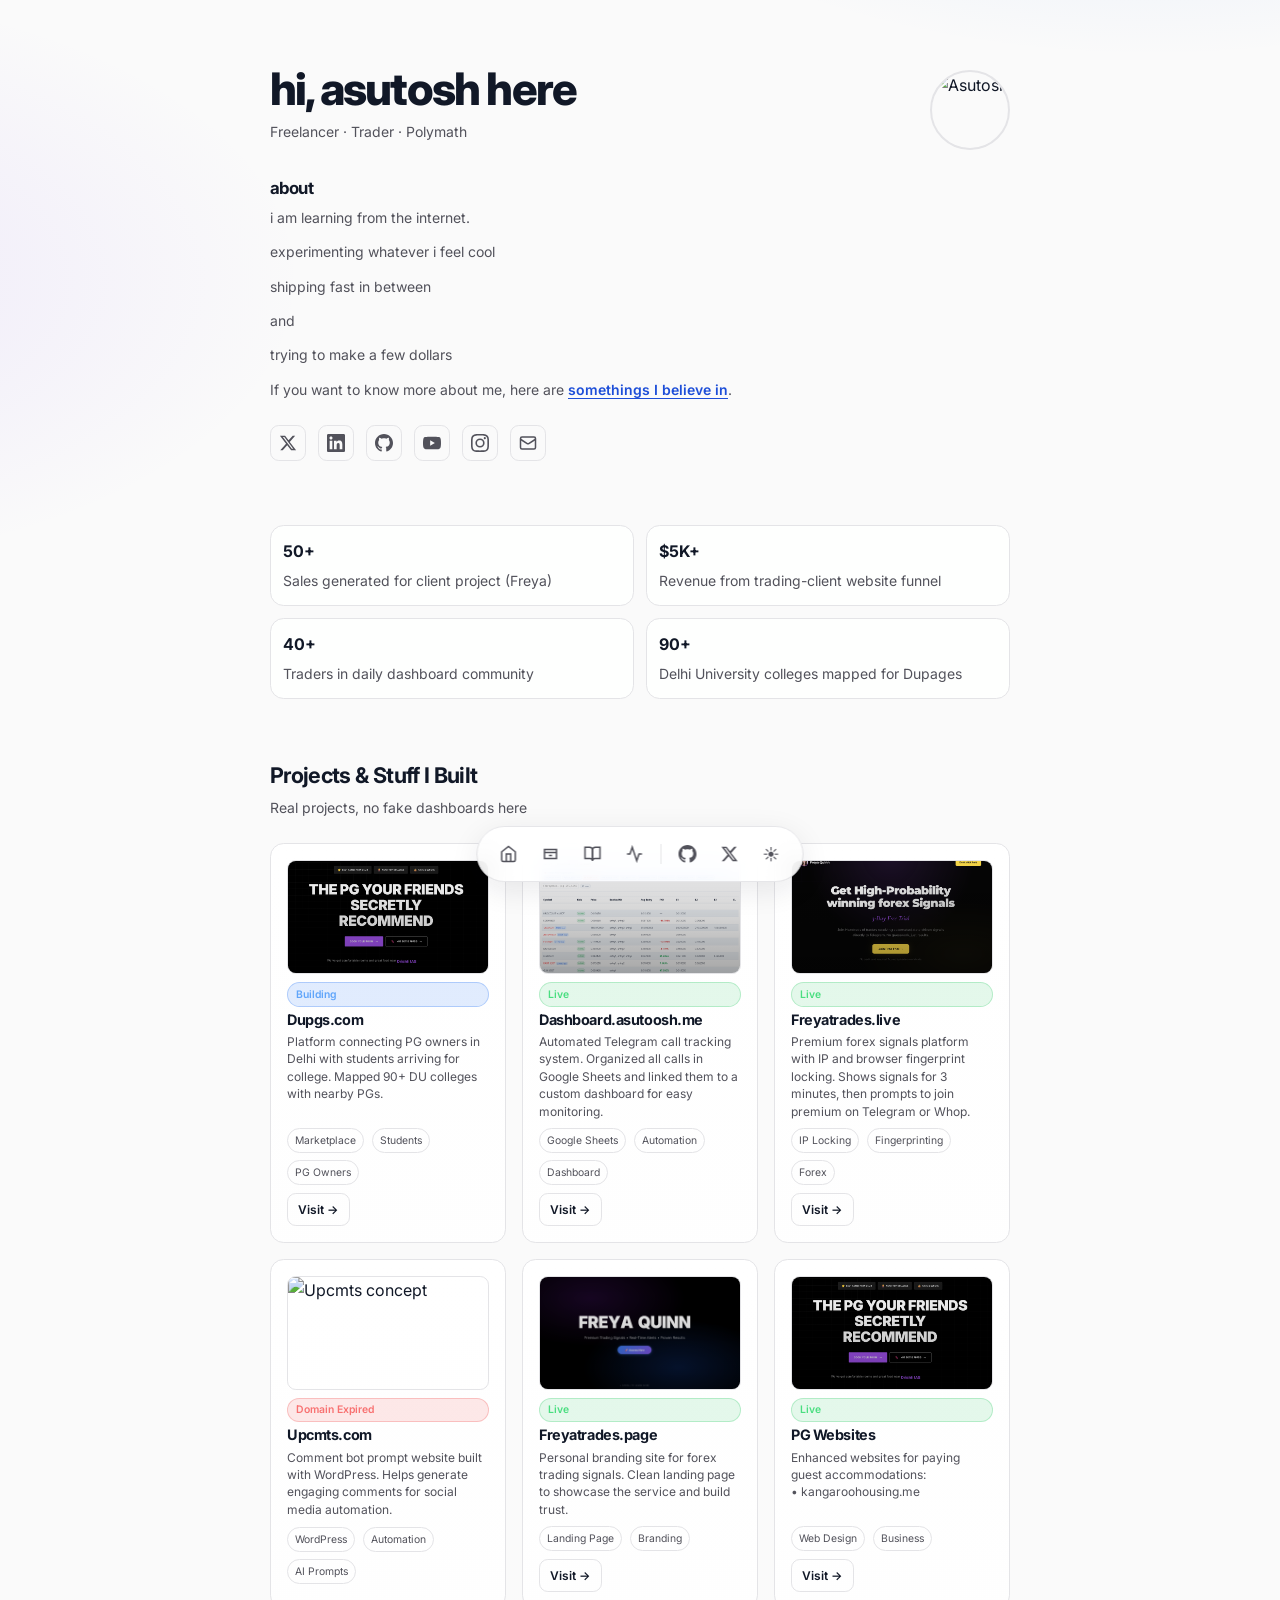
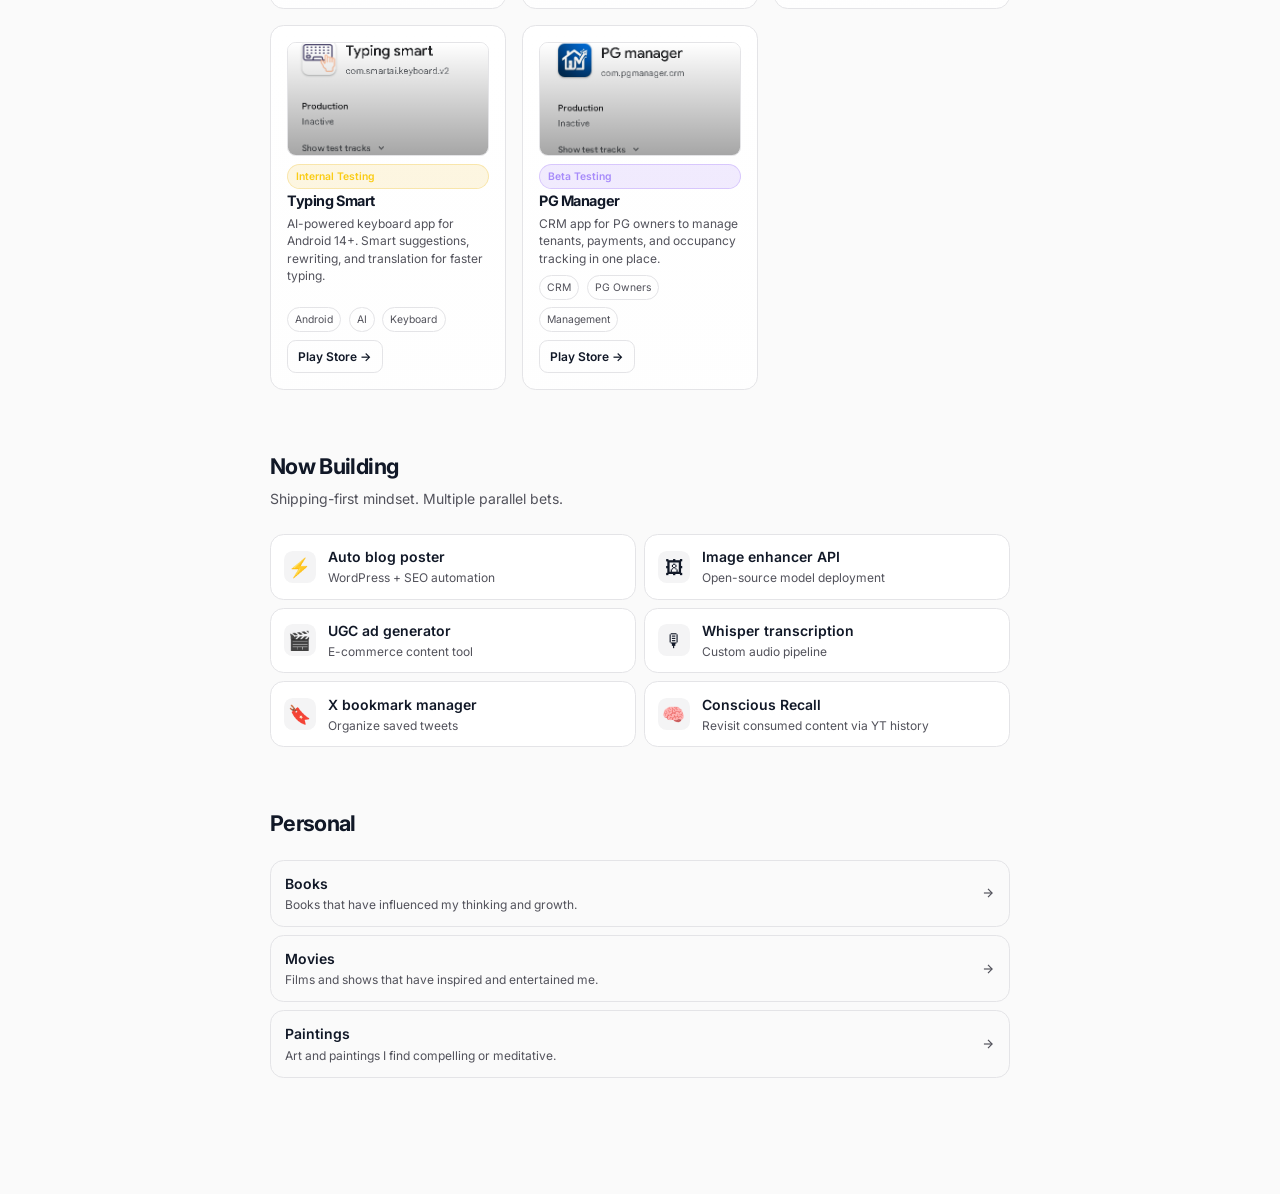
==== commit 5a07ace0: "dont" ====
--- a/index.html
+++ b/index.html
@@ -80,12 +80,9 @@
         <a href="https://www.youtube.com/@asutoosh" target="_blank" rel="noopener" class="social-link" aria-label="YouTube">
           <svg viewBox="0 0 24 24" fill="currentColor"><path d="M23.498 6.186a3.016 3.016 0 0 0-2.122-2.136C19.505 3.545 12 3.545 12 3.545s-7.505 0-9.377.505A3.017 3.017 0 0 0 .502 6.186C0 8.07 0 12 0 12s0 3.93.502 5.814a3.016 3.016 0 0 0 2.122 2.136c1.871.505 9.376.505 9.376.505s7.505 0 9.377-.505a3.015 3.015 0 0 0 2.122-2.136C24 15.93 24 12 24 12s0-3.93-.502-5.814zM9.545 15.568V8.432L15.818 12l-6.273 3.568z"/></svg>
         </a>
-        <a href="https://www.instagram.com/asutoosh" target="_blank" rel="noopener" class="social-link" aria-label="Instagram">
+        <span class="social-link social-link-disabled" aria-label="Instagram" data-tooltip="I don't use Instagram">
           <svg viewBox="0 0 24 24" fill="currentColor"><path d="M12 2.163c3.204 0 3.584.012 4.85.07 3.252.148 4.771 1.691 4.919 4.919.058 1.265.069 1.645.069 4.849 0 3.205-.012 3.584-.069 4.849-.149 3.225-1.664 4.771-4.919 4.919-1.266.058-1.644.07-4.85.07-3.204 0-3.584-.012-4.849-.07-3.26-.149-4.771-1.699-4.919-4.92-.058-1.265-.07-1.644-.07-4.849 0-3.204.013-3.583.07-4.849.149-3.227 1.664-4.771 4.919-4.919 1.266-.057 1.645-.069 4.849-.069zM12 0C8.741 0 8.333.014 7.053.072 2.695.272.273 2.69.073 7.052.014 8.333 0 8.741 0 12c0 3.259.014 3.668.072 4.948.2 4.358 2.618 6.78 6.98 6.98C8.333 23.986 8.741 24 12 24c3.259 0 3.668-.014 4.948-.072 4.354-.2 6.782-2.618 6.979-6.98.059-1.28.073-1.689.073-4.948 0-3.259-.014-3.667-.072-4.947-.196-4.354-2.617-6.78-6.979-6.98C15.668.014 15.259 0 12 0zm0 5.838a6.162 6.162 0 1 0 0 12.324 6.162 6.162 0 0 0 0-12.324zM12 16a4 4 0 1 1 0-8 4 4 0 0 1 0 8zm6.406-11.845a1.44 1.44 0 1 0 0 2.881 1.44 1.44 0 0 0 0-2.881z"/></svg>
-        </a>
-        <a href="https://pinterest.com/asutoosh" target="_blank" rel="noopener" class="social-link" aria-label="Pinterest">
-          <svg viewBox="0 0 24 24" fill="currentColor"><path d="M12.017 0C5.396 0 .029 5.367.029 11.987c0 5.079 3.158 9.417 7.618 11.162-.105-.949-.199-2.403.041-3.439.219-.937 1.406-5.957 1.406-5.957s-.359-.72-.359-1.781c0-1.668.967-2.914 2.171-2.914 1.023 0 1.518.769 1.518 1.69 0 1.029-.655 2.568-.994 3.995-.283 1.194.599 2.169 1.777 2.169 2.133 0 3.772-2.249 3.772-5.495 0-2.873-2.064-4.882-5.012-4.882-3.414 0-5.418 2.561-5.418 5.207 0 1.031.397 2.138.893 2.738a.36.36 0 0 1 .083.345l-.333 1.36c-.053.22-.174.267-.402.161-1.499-.698-2.436-2.889-2.436-4.649 0-3.785 2.75-7.262 7.929-7.262 4.163 0 7.398 2.967 7.398 6.931 0 4.136-2.607 7.464-6.227 7.464-1.216 0-2.359-.631-2.75-1.378l-.748 2.853c-.271 1.043-1.002 2.35-1.492 3.146C9.57 23.812 10.763 24 12.017 24c6.624 0 11.99-5.367 11.99-11.988C24.007 5.367 18.641 0 12.017 0z"/></svg>
-        </a>
+        </span>
         <a href="mailto:asutoshpattanayak806@gmail.com" class="social-link" aria-label="Email">
           <svg viewBox="0 0 24 24" fill="none" stroke="currentColor" stroke-width="2"><rect x="2" y="4" width="20" height="16" rx="2"/><path d="m22 7-8.97 5.7a1.94 1.94 0 0 1-2.06 0L2 7"/></svg>
         </a>
--- a/styles.css
+++ b/styles.css
@@ -314,6 +314,30 @@
   border-color: color-mix(in oklab, var(--accent) 45%, var(--border));
 }
 .social-link svg { width: 18px; height: 18px; }
+.social-link-disabled {
+  cursor: default;
+  position: relative;
+}
+.social-link-disabled::after {
+  content: attr(data-tooltip);
+  position: absolute;
+  bottom: calc(100% + 8px);
+  left: 50%;
+  transform: translateX(-50%);
+  white-space: nowrap;
+  font-size: 0.68rem;
+  color: var(--text);
+  background: var(--surface);
+  border: 1px solid var(--border);
+  border-radius: 0.45rem;
+  padding: 0.2rem 0.45rem;
+  opacity: 0;
+  pointer-events: none;
+  transition: opacity var(--speed-fast) ease;
+}
+.social-link-disabled:hover::after {
+  opacity: 1;
+}
 
 .proof {
   display: grid;
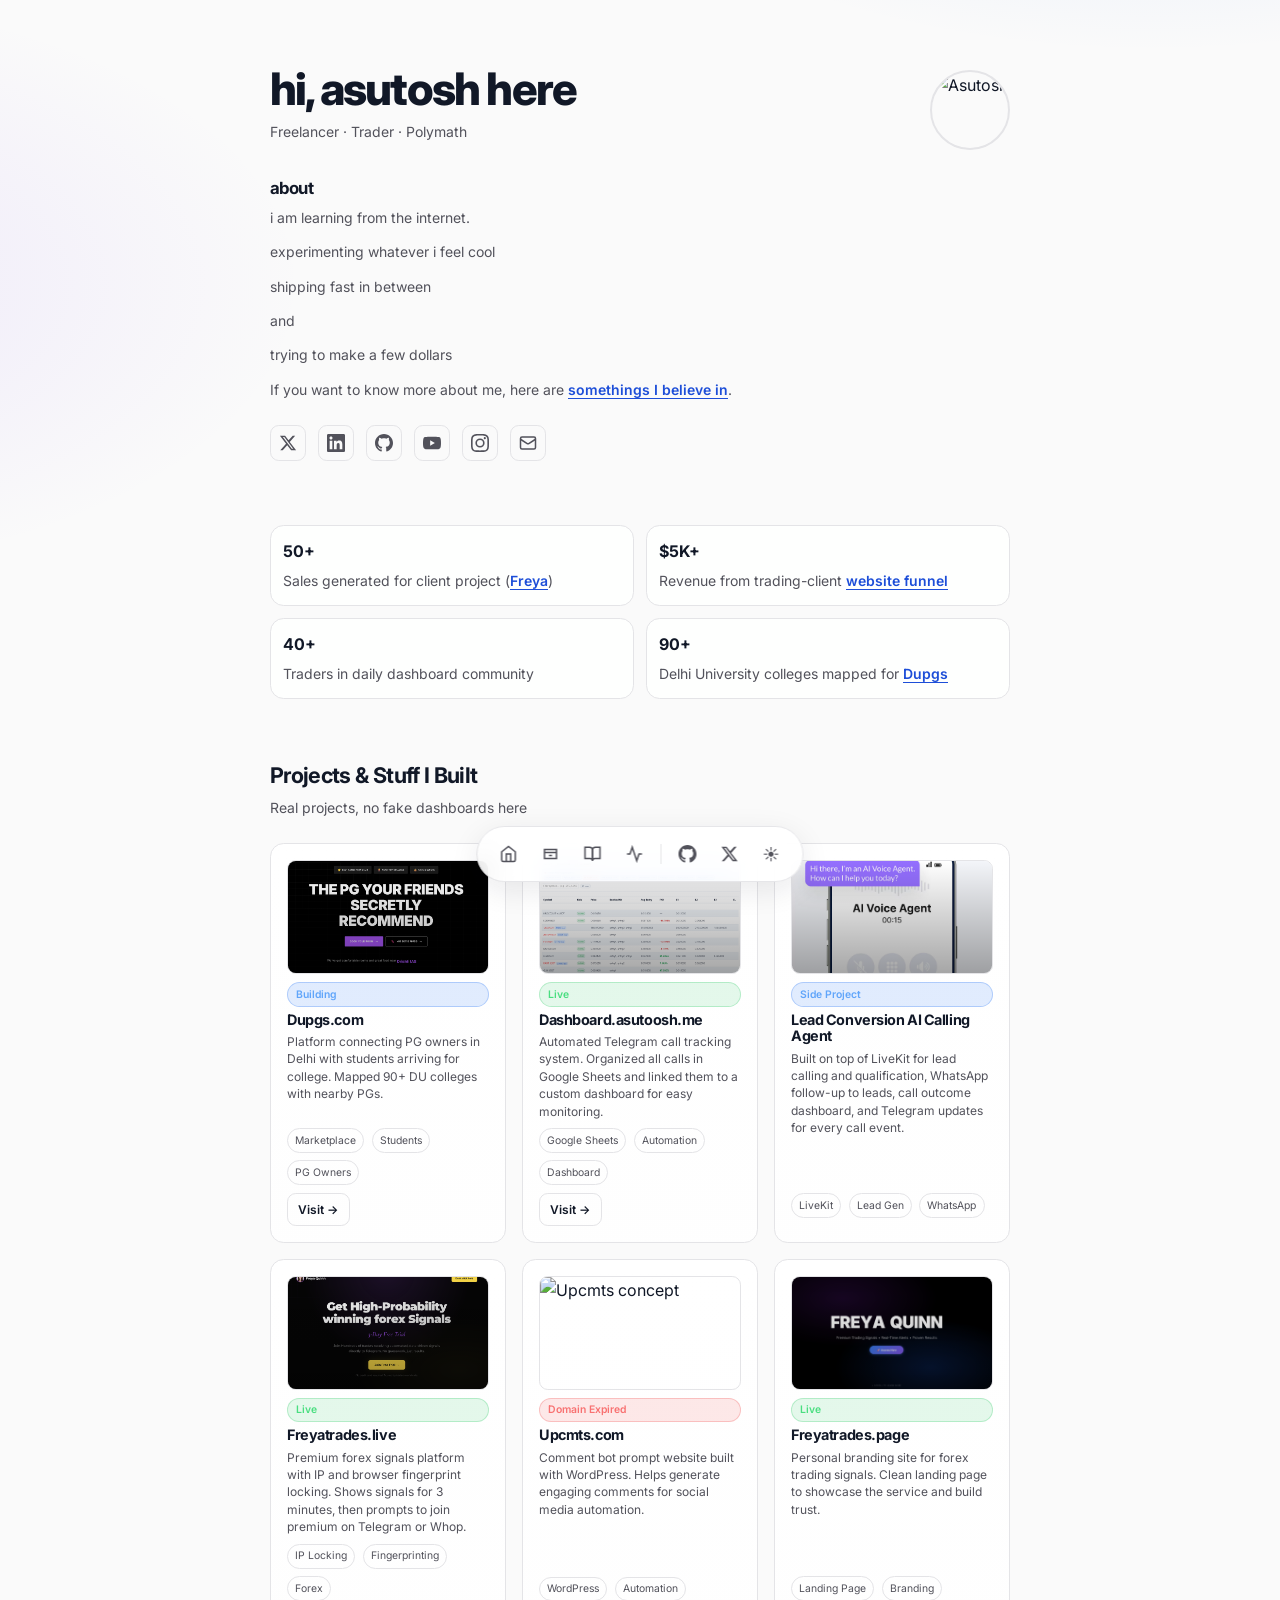
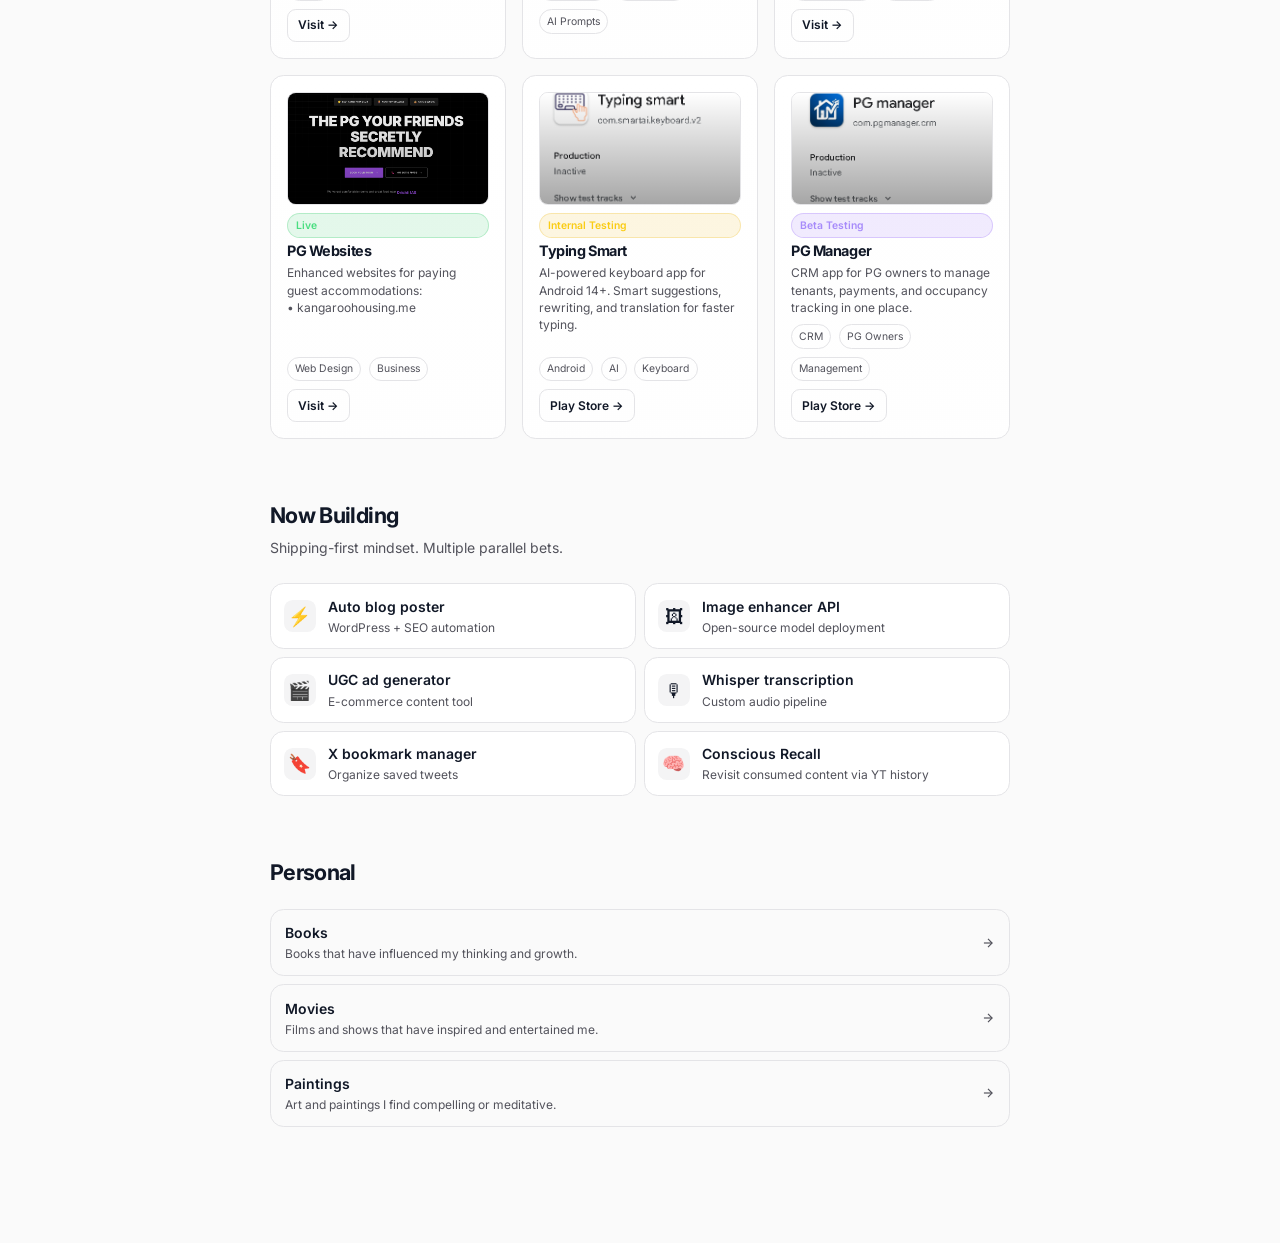
==== commit 3afa9f3e: "Add proof-section hyperlinks and AI calling agent project card. Link Freya, website funnel, and Dupg" ====
--- a/index.html
+++ b/index.html
@@ -91,10 +91,10 @@
 
     <section class="container" data-reveal>
       <div class="proof">
-        <div class="proof-item"><strong>50+</strong><span class="muted">Sales generated for client project (Freya)</span></div>
-        <div class="proof-item"><strong>$5K+</strong><span class="muted">Revenue from trading-client website funnel</span></div>
+        <div class="proof-item"><strong>50+</strong><span class="muted">Sales generated for client project (<a class="inline-highlight-link" href="https://live.freyatrades.page/" target="_blank" rel="noopener">Freya</a>)</span></div>
+        <div class="proof-item"><strong>$5K+</strong><span class="muted">Revenue from trading-client <a class="inline-highlight-link" href="https://freyatrades.page/" target="_blank" rel="noopener">website funnel</a></span></div>
         <div class="proof-item"><strong>40+</strong><span class="muted">Traders in daily dashboard community</span></div>
-        <div class="proof-item"><strong>90+</strong><span class="muted">Delhi University colleges mapped for Dupages</span></div>
+        <div class="proof-item"><strong>90+</strong><span class="muted">Delhi University colleges mapped for <a class="inline-highlight-link" href="https://dupgs.com/" target="_blank" rel="noopener">Dupgs</a></span></div>
       </div>
     </section>
 
@@ -136,6 +136,20 @@
 
         <article class="card project-card">
           <div class="project-thumbnail overlay">
+            <img src="assets/aicalling agent.png" alt="Lead conversion AI calling agent" loading="lazy">
+          </div>
+          <span class="tag-status building">Side Project</span>
+          <h3>Lead Conversion AI Calling Agent</h3>
+          <p>Built on top of LiveKit for lead calling and qualification, WhatsApp follow-up to leads, call outcome dashboard, and Telegram updates for every call event.</p>
+          <div class="tag-list">
+            <span class="tag">LiveKit</span>
+            <span class="tag">Lead Gen</span>
+            <span class="tag">WhatsApp</span>
+          </div>
+        </article>
+
+        <article class="card project-card">
+          <div class="project-thumbnail overlay">
             <img src="assets/freyalive.png" alt="Freyatrades live demo" loading="lazy">
           </div>
           <span class="tag-status live">Live</span>
--- a/styles.css
+++ b/styles.css
@@ -495,18 +495,131 @@
   }
 }
 
-.timeline {
-  list-style: none;
-  display: grid;
-  gap: var(--space-4);
-}
-.timeline li {
-  border: 1px solid var(--border);
-  border-radius: var(--radius);
-  padding: var(--space-4);
-  background: var(--surface);
-}
-.timeline h3 { margin-bottom: var(--space-2); }
+/* Story / builds narrative */
+.story {
+  display: grid;
+  gap: 0;
+  position: relative;
+  padding-left: 1.6rem;
+}
+.story::before {
+  content: "";
+  position: absolute;
+  left: 0;
+  top: 0.5rem;
+  bottom: 0;
+  width: 2px;
+  background: linear-gradient(to bottom, var(--accent), var(--accent-2), var(--border));
+}
+.story-chapter {
+  position: relative;
+  padding-bottom: var(--space-6);
+}
+.story-chapter::before {
+  content: "";
+  position: absolute;
+  left: -1.6rem;
+  top: 0.45rem;
+  width: 10px;
+  height: 10px;
+  border-radius: 50%;
+  background: var(--accent);
+  border: 2px solid var(--bg);
+  z-index: 1;
+}
+.story-chapter:last-child { padding-bottom: 0; }
+.story-label {
+  display: inline-block;
+  font-size: 0.6rem;
+  font-weight: 700;
+  text-transform: uppercase;
+  letter-spacing: 0.08em;
+  padding: 0.15rem 0.5rem;
+  border-radius: 999px;
+  margin-bottom: var(--space-2);
+}
+.story-label.hack { background: rgba(234,179,8,0.12); color: #facc15; border: 1px solid rgba(234,179,8,0.25); }
+.story-label.failed { background: rgba(239,68,68,0.12); color: #f87171; border: 1px solid rgba(239,68,68,0.25); }
+.story-label.revenue { background: rgba(34,197,94,0.12); color: #4ade80; border: 1px solid rgba(34,197,94,0.25); }
+.story-label.product { background: rgba(59,130,246,0.15); color: #60a5fa; border: 1px solid rgba(59,130,246,0.3); }
+.story-label.scale { background: rgba(139,92,246,0.12); color: #a78bfa; border: 1px solid rgba(139,92,246,0.25); }
+.story-label.pipeline { background: rgba(100,116,139,0.12); color: #94a3b8; border: 1px solid rgba(100,116,139,0.25); }
+.story-chapter h3 {
+  font-size: 1rem;
+  margin-bottom: var(--space-2);
+}
+.story-chapter p {
+  font-size: var(--text-sm);
+  color: var(--muted);
+  line-height: 1.65;
+  margin-bottom: var(--space-2);
+}
+.story-chapter p strong {
+  color: var(--text);
+}
+.story-outcome {
+  font-size: var(--text-xs);
+  color: var(--muted);
+  border-left: 2px solid color-mix(in oklab, var(--accent) 40%, var(--border));
+  padding-left: var(--space-3);
+  margin-top: var(--space-2);
+  margin-bottom: var(--space-2);
+}
+.story-outcome strong { color: var(--text); }
+.story-link {
+  color: var(--accent);
+  text-decoration: underline;
+  text-underline-offset: 0.15rem;
+  font-weight: 500;
+}
+.story-link:hover {
+  color: color-mix(in oklab, var(--accent), var(--accent-2) 30%);
+}
+.story-img {
+  width: 100%;
+  aspect-ratio: 16 / 9;
+  object-fit: cover;
+  border: 1px solid var(--border);
+  border-radius: var(--radius-sm);
+  margin-top: var(--space-3);
+  margin-bottom: var(--space-2);
+}
+.story-shot-grid {
+  margin-top: var(--space-3);
+  margin-bottom: var(--space-2);
+  display: grid;
+  grid-auto-flow: column;
+  grid-auto-columns: minmax(160px, 1fr);
+  gap: var(--space-2);
+  overflow-x: auto;
+  padding-bottom: 0.25rem;
+}
+.story-shot {
+  width: 100%;
+  aspect-ratio: 9 / 16;
+  object-fit: cover;
+  border: 1px solid var(--border);
+  border-radius: var(--radius-sm);
+  background: var(--surface-soft);
+}
+.story-img-placeholder {
+  width: 100%;
+  aspect-ratio: 16 / 9;
+  border: 1px dashed var(--border);
+  border-radius: var(--radius-sm);
+  margin-top: var(--space-3);
+  margin-bottom: var(--space-2);
+  display: flex;
+  align-items: center;
+  justify-content: center;
+  color: var(--muted);
+  font-size: var(--text-xs);
+}
+@media (max-width: 540px) {
+  .story { padding-left: 1.2rem; }
+  .story-chapter::before { left: -1.2rem; width: 8px; height: 8px; }
+  .story-shot-grid { grid-auto-columns: minmax(130px, 1fr); }
+}
 
 /* Now Building grid */
 .now-building-grid {
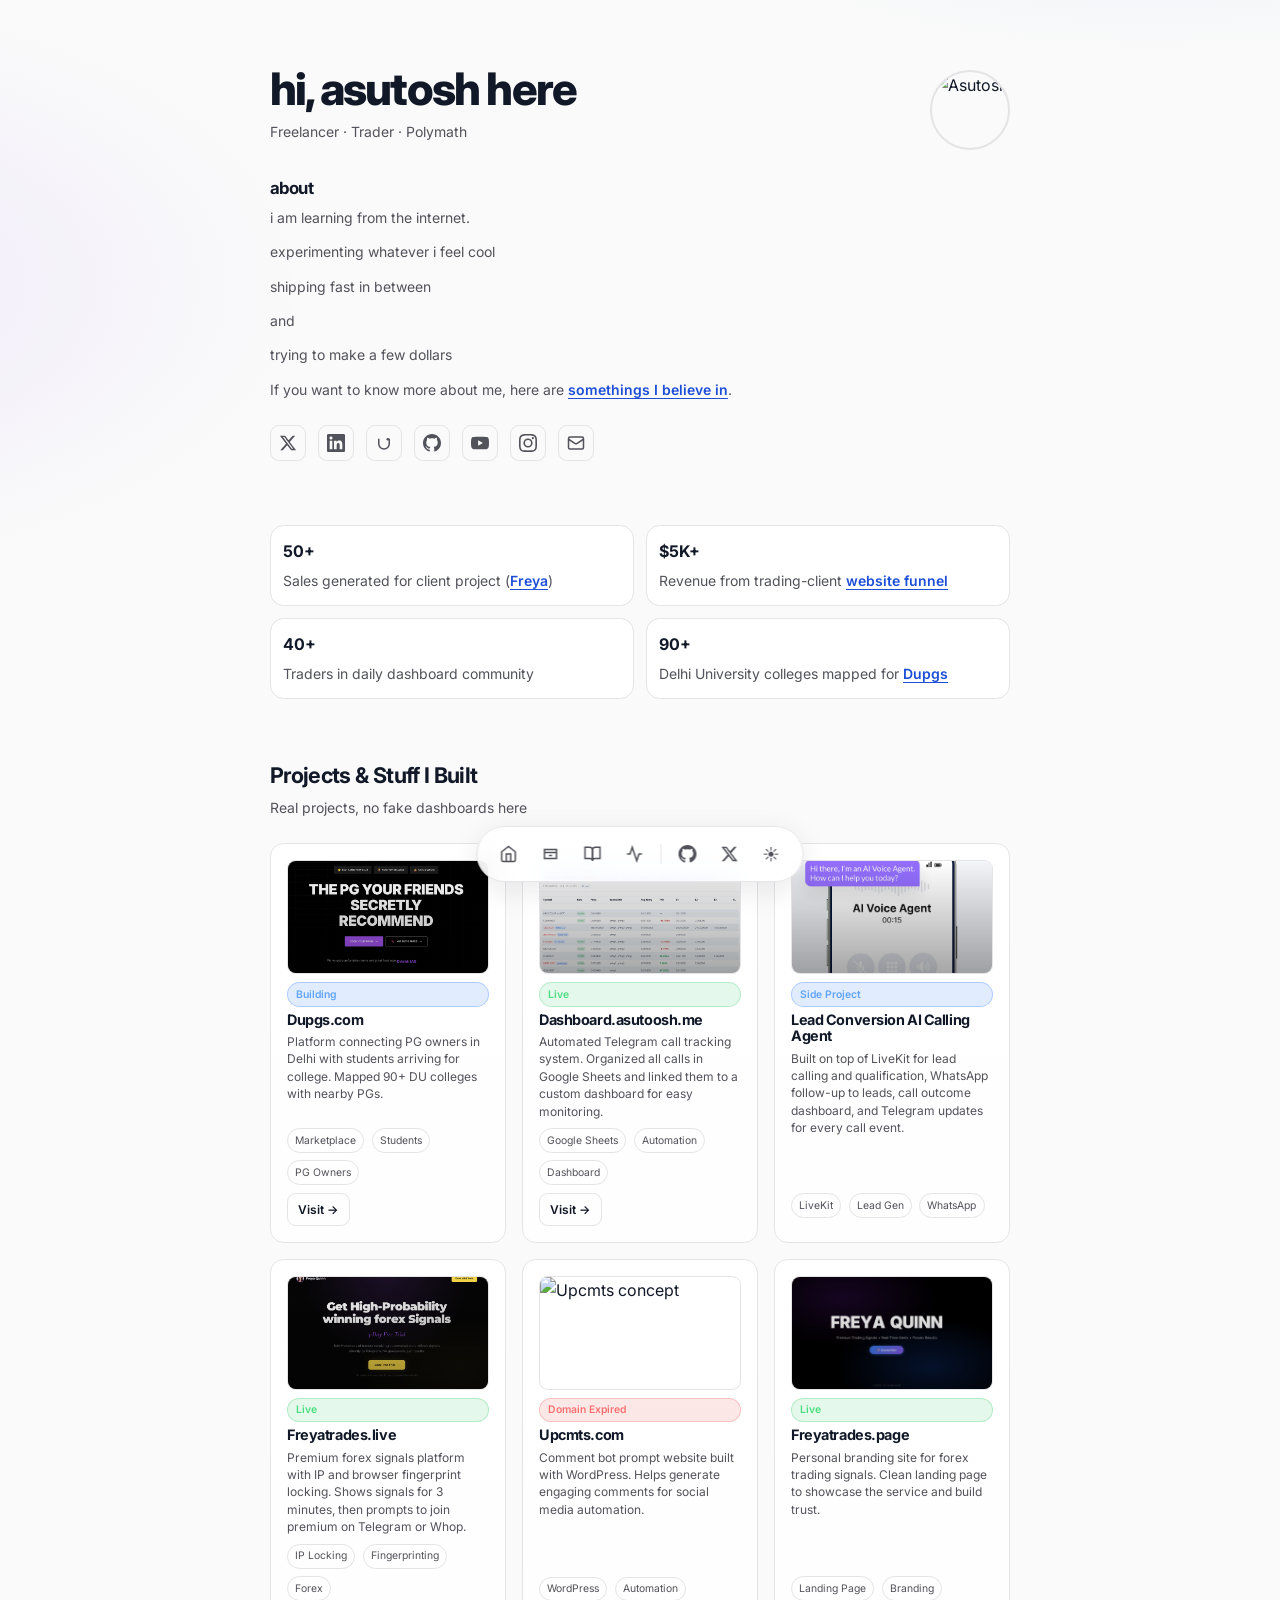
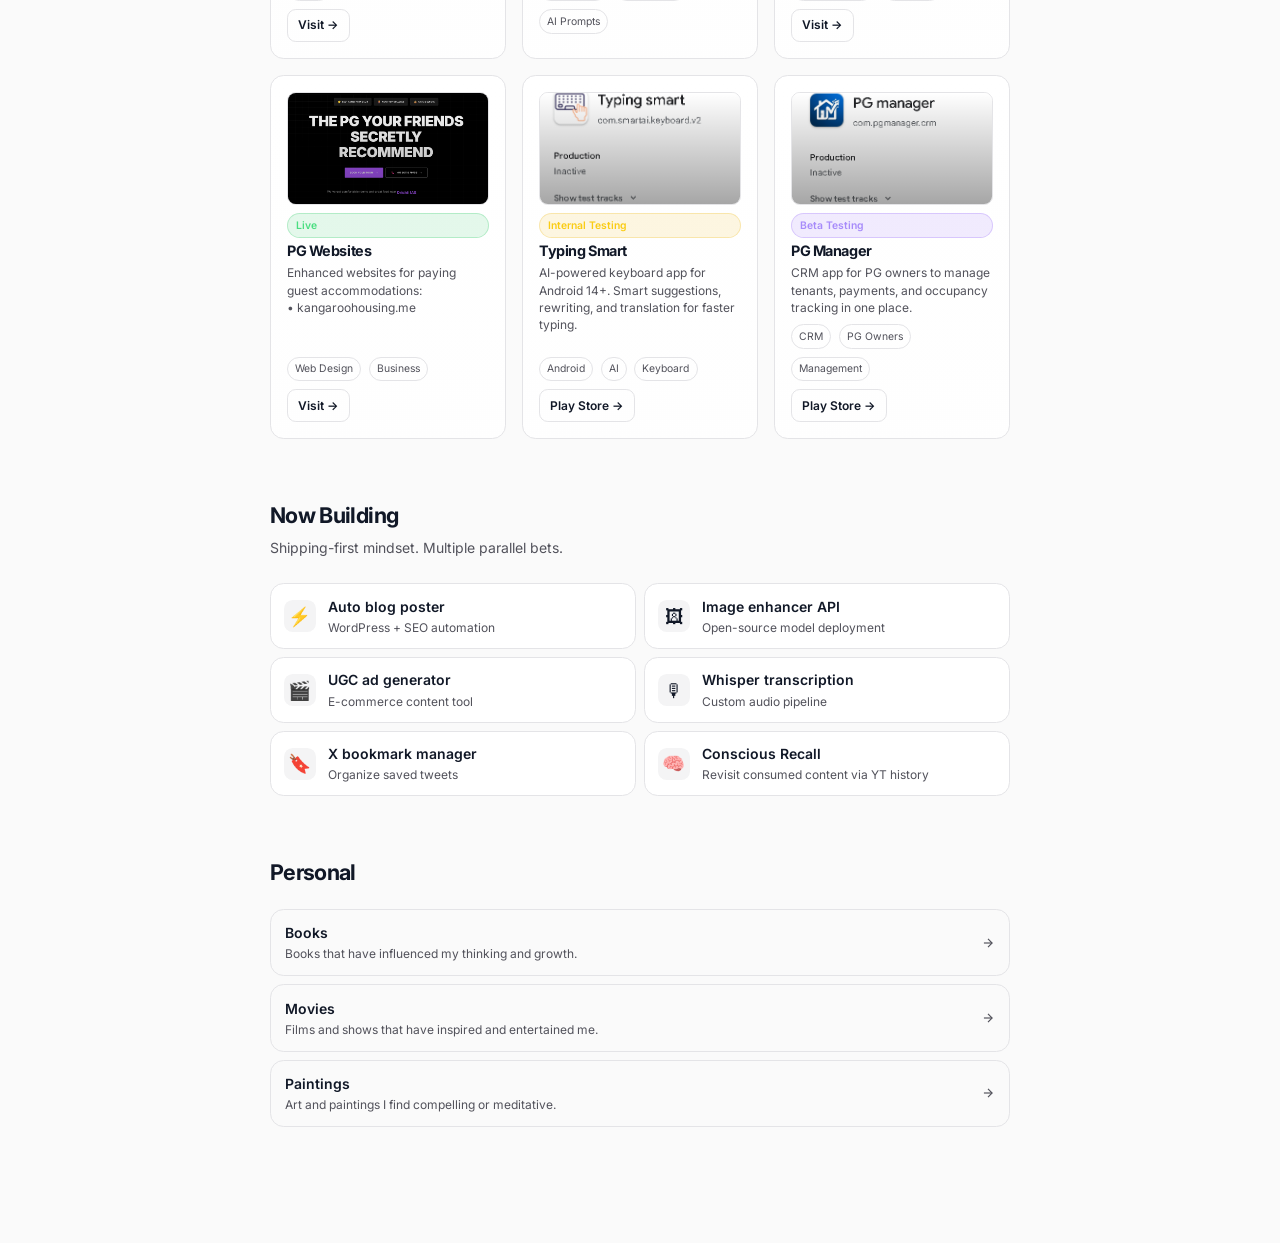
==== commit 1078fbbe: "Add Upwork link + keep-going images, normalize navigation. Made-with: Cursor" ====
--- a/index.html
+++ b/index.html
@@ -74,6 +74,12 @@
         <a href="https://www.linkedin.com/in/asutosh-pattanayak/" target="_blank" rel="noopener" class="social-link" aria-label="LinkedIn">
           <svg viewBox="0 0 24 24" fill="currentColor"><path d="M20.447 20.452h-3.554v-5.569c0-1.328-.027-3.037-1.852-3.037-1.853 0-2.136 1.445-2.136 2.939v5.667H9.351V9h3.414v1.561h.046c.477-.9 1.637-1.85 3.37-1.85 3.601 0 4.267 2.37 4.267 5.455v6.286zM5.337 7.433c-1.144 0-2.063-.926-2.063-2.065 0-1.138.92-2.063 2.063-2.063 1.14 0 2.064.925 2.064 2.063 0 1.139-.925 2.065-2.064 2.065zm1.782 13.019H3.555V9h3.564v11.452zM22.225 0H1.771C.792 0 0 .774 0 1.729v20.542C0 23.227.792 24 1.771 24h20.451C23.2 24 24 23.227 24 22.271V1.729C24 .774 23.2 0 22.222 0h.003z"/></svg>
         </a>
+        <a href="https://www.upwork.com/freelancers/~018c86a1e163d35ee2" target="_blank" rel="noopener" class="social-link" aria-label="Upwork">
+          <svg viewBox="0 0 24 24" fill="none" stroke="currentColor" stroke-width="2" stroke-linecap="round" stroke-linejoin="round" aria-hidden="true">
+            <path d="M5 7v6a7 7 0 0 0 14 0V7" />
+            <circle cx="17" cy="7" r="1.7" fill="currentColor" stroke="none" />
+          </svg>
+        </a>
         <a href="https://github.com/asutoosh" target="_blank" rel="noopener" class="social-link" aria-label="GitHub">
           <svg viewBox="0 0 24 24" fill="currentColor"><path d="M12 0c-6.626 0-12 5.373-12 12 0 5.302 3.438 9.8 8.207 11.387.599.111.793-.261.793-.577v-2.234c-3.338.726-4.033-1.416-4.033-1.416-.546-1.387-1.333-1.756-1.333-1.756-1.089-.745.083-.729.083-.729 1.205.084 1.839 1.237 1.839 1.237 1.07 1.834 2.807 1.304 3.492.997.107-.775.418-1.305.762-1.604-2.665-.305-5.467-1.334-5.467-5.931 0-1.311.469-2.381 1.236-3.221-.124-.303-.535-1.524.117-3.176 0 0 1.008-.322 3.301 1.23.957-.266 1.983-.399 3.003-.404 1.02.005 2.047.138 3.006.404 2.291-1.552 3.297-1.23 3.297-1.23.653 1.653.242 2.874.118 3.176.77.84 1.235 1.911 1.235 3.221 0 4.609-2.807 5.624-5.479 5.921.43.372.823 1.102.823 2.222v3.293c0 .319.192.694.801.576 4.765-1.589 8.199-6.086 8.199-11.386 0-6.627-5.373-12-12-12z"/></svg>
         </a>
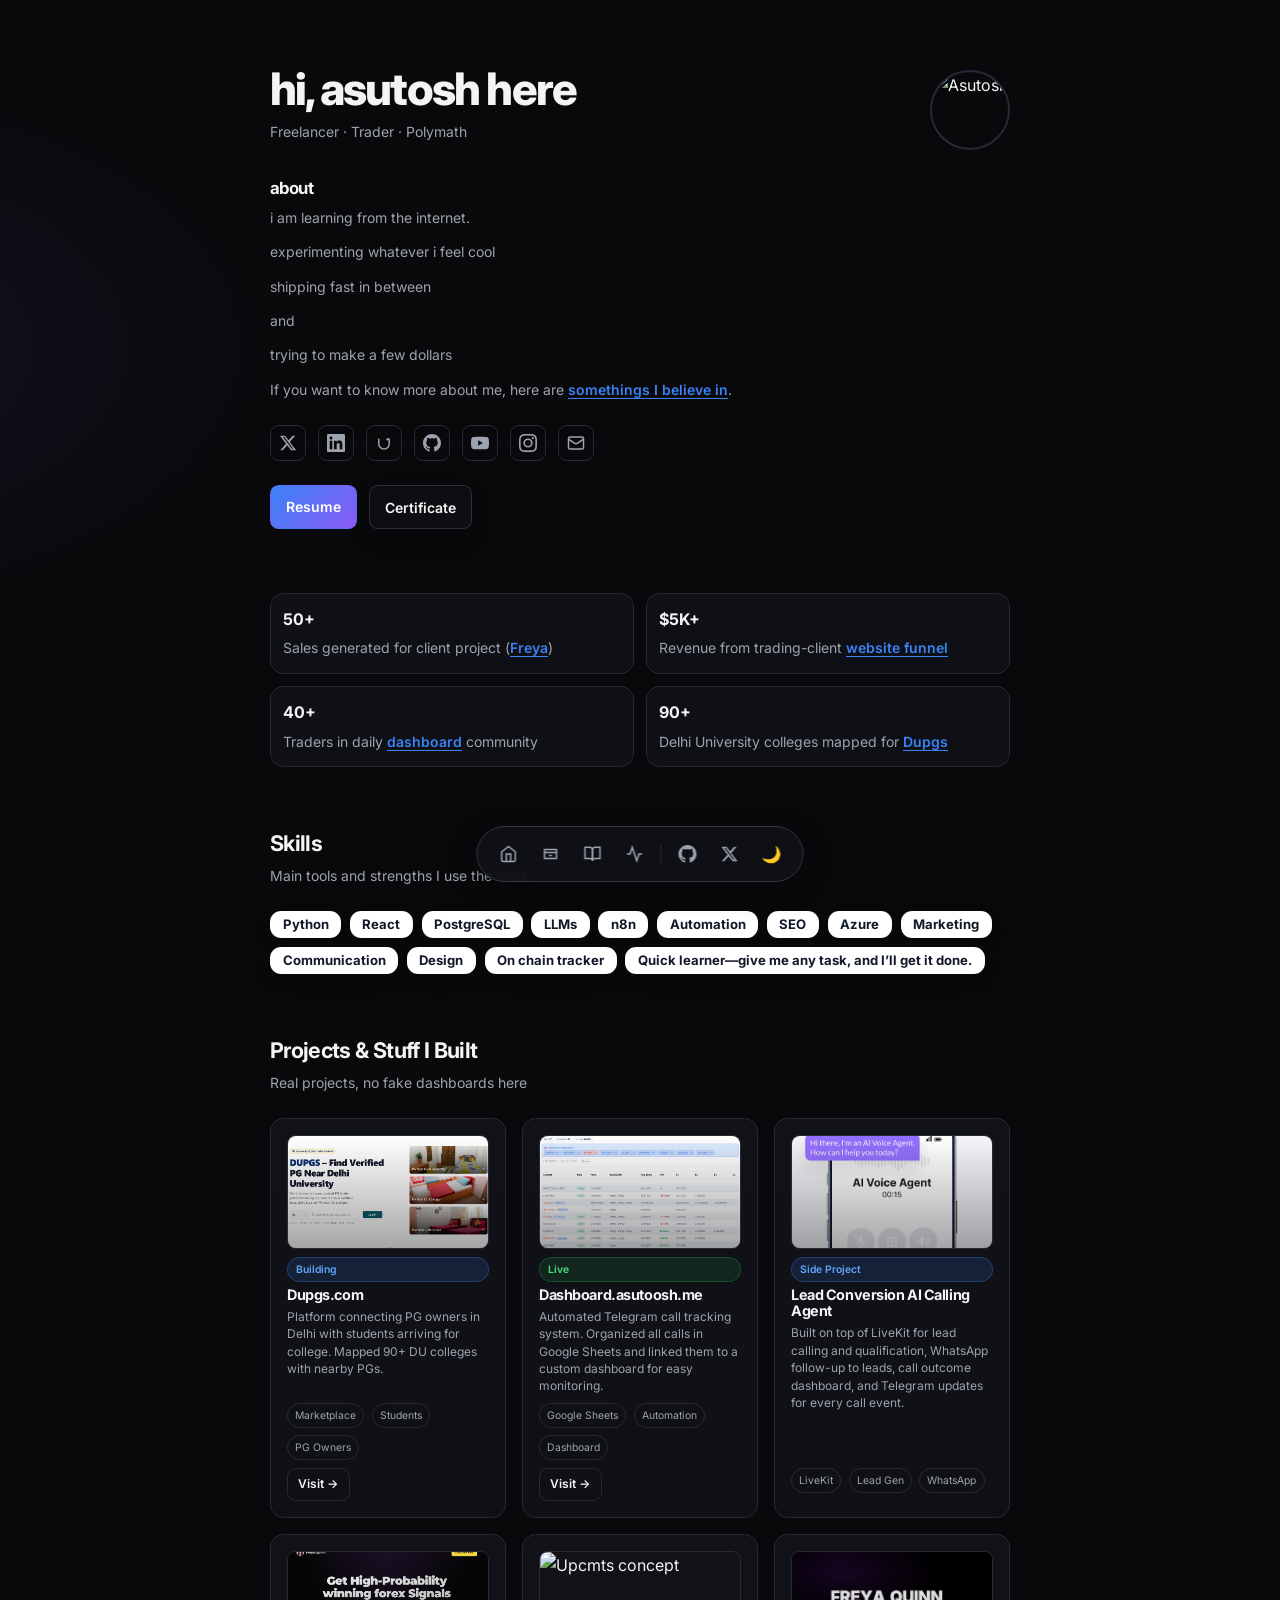
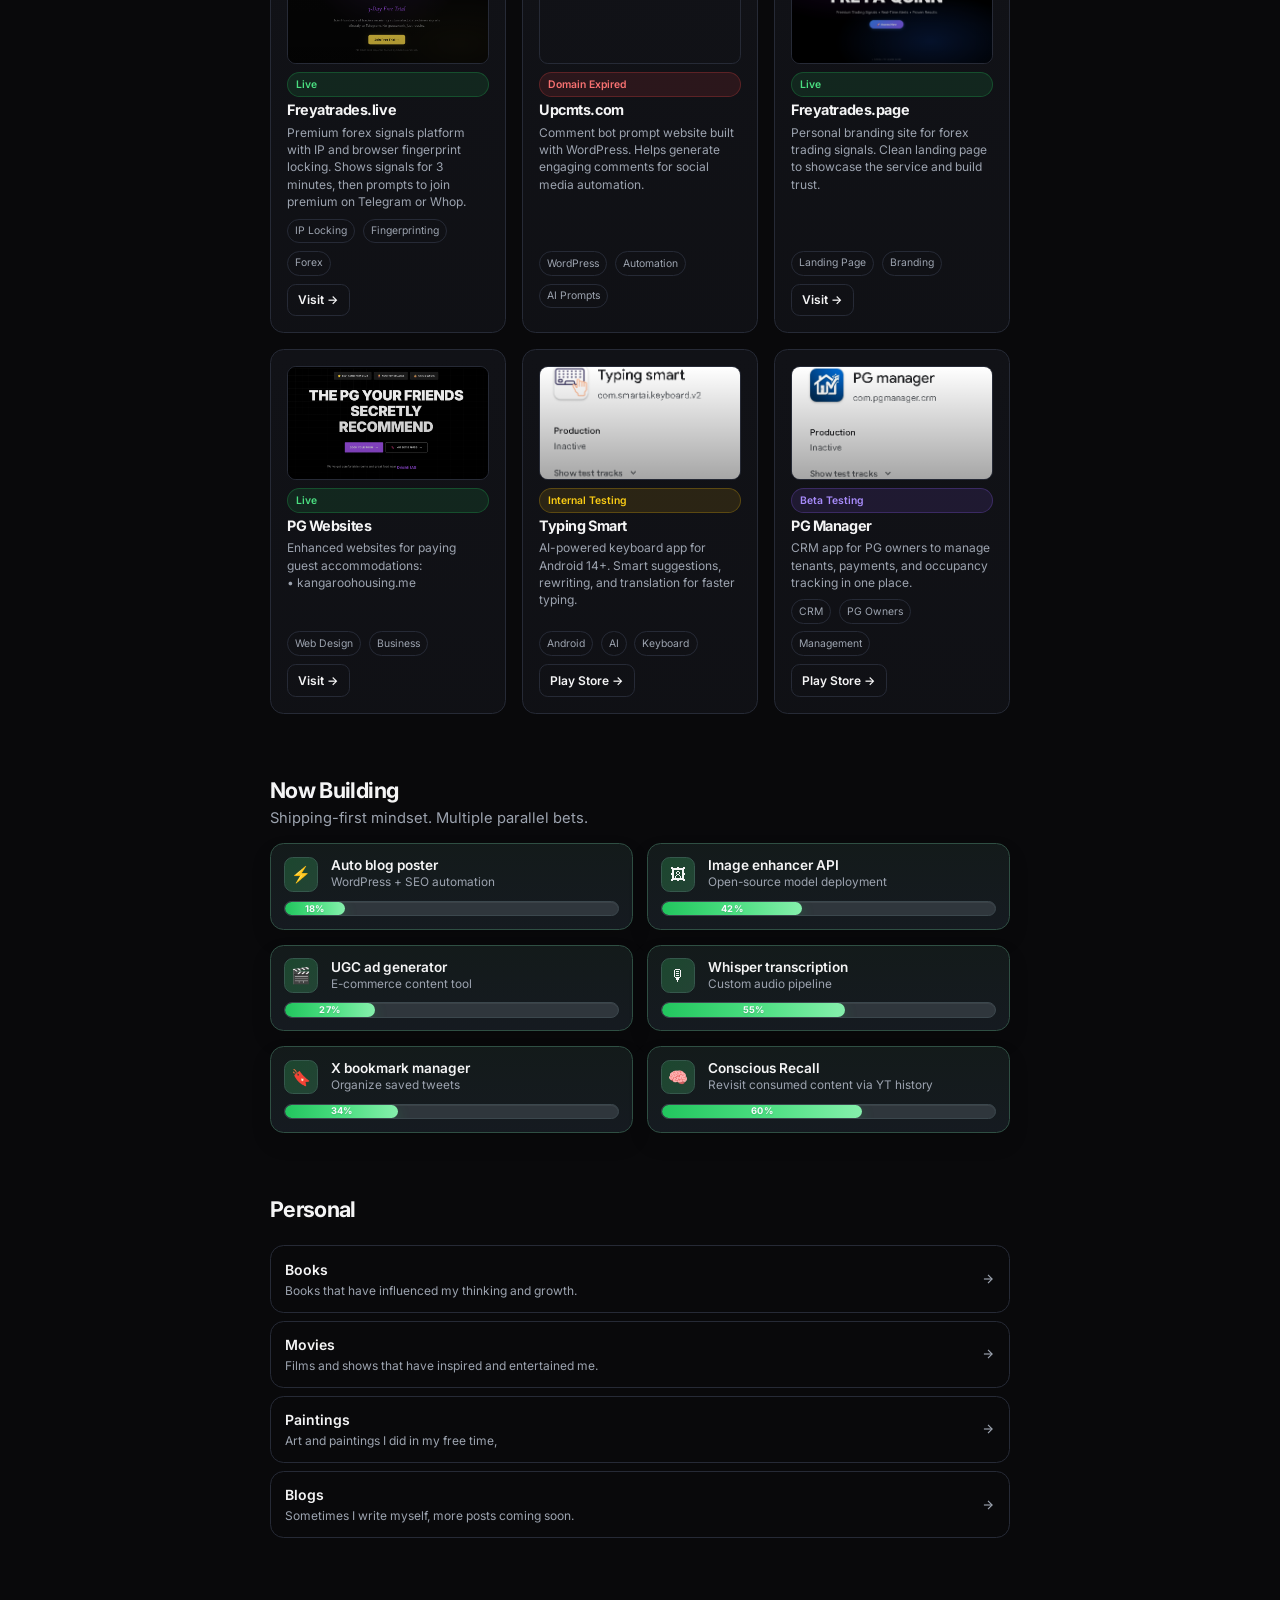
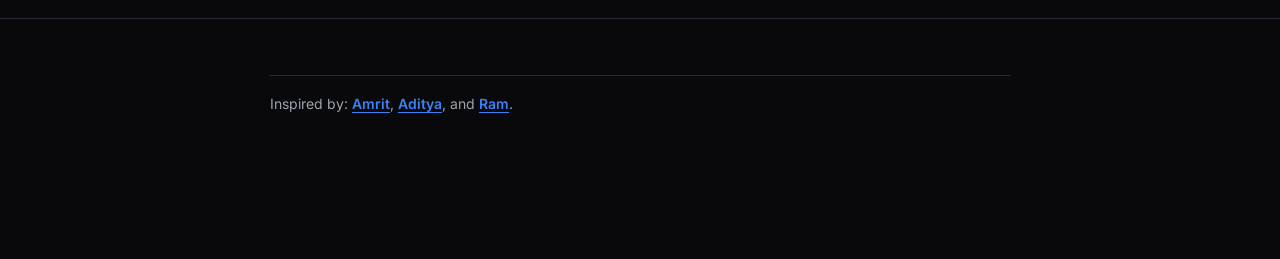
==== commit 790f2ef3: "final edit by codex" ====
--- a/index.html
+++ b/index.html
@@ -5,14 +5,14 @@
   <meta name="viewport" content="width=device-width, initial-scale=1.0">
   <meta name="description" content="Asutosh Pattanayak - builder focused on shipping products, automations, and revenue-driven experiments.">
   <meta name="color-scheme" content="dark light">
-  <title>Asutosh Pattanayak - Portfolio</title>
+  <title>Asutosh</title>
   <meta property="og:title" content="Asutosh Pattanayak - Portfolio">
   <meta property="og:description" content="I build products, automation systems, and experiments that get tested in the real world.">
   <meta property="og:type" content="website">
   <meta property="og:url" content="https://asutoosh.me">
   <meta name="twitter:card" content="summary">
   <meta name="twitter:site" content="@asutoosh">
-  <link rel="icon" href="data:image/svg+xml,<svg xmlns=%22http://www.w3.org/2000/svg%22 viewBox=%220 0 100 100%22><text y=%22.9em%22 x=%22.1em%22 font-size=%2290%22>🚀</text></svg>">
+  <link rel="icon" type="image/svg+xml" href="favicon.svg">
   <link rel="preconnect" href="https://fonts.googleapis.com">
   <link rel="preconnect" href="https://fonts.gstatic.com" crossorigin>
   <link href="https://fonts.googleapis.com/css2?family=Inter:wght@400;500;600;700;800&display=swap" rel="stylesheet">
@@ -93,14 +93,40 @@
           <svg viewBox="0 0 24 24" fill="none" stroke="currentColor" stroke-width="2"><rect x="2" y="4" width="20" height="16" rx="2"/><path d="m22 7-8.97 5.7a1.94 1.94 0 0 1-2.06 0L2 7"/></svg>
         </a>
       </div>
+      <div class="hero-actions">
+        <a href="resume.html" class="btn btn-primary">Resume</a>
+        <a href="certificate.html" class="btn btn-soft">Certificate</a>
+      </div>
     </section>
 
     <section class="container" data-reveal>
       <div class="proof">
         <div class="proof-item"><strong>50+</strong><span class="muted">Sales generated for client project (<a class="inline-highlight-link" href="https://live.freyatrades.page/" target="_blank" rel="noopener">Freya</a>)</span></div>
         <div class="proof-item"><strong>$5K+</strong><span class="muted">Revenue from trading-client <a class="inline-highlight-link" href="https://freyatrades.page/" target="_blank" rel="noopener">website funnel</a></span></div>
-        <div class="proof-item"><strong>40+</strong><span class="muted">Traders in daily dashboard community</span></div>
+        <div class="proof-item"><strong>40+</strong><span class="muted">Traders in daily <a class="inline-highlight-link" href="https://dashboard.asutoosh.me/" target="_blank" rel="noopener">dashboard</a> community</span></div>
         <div class="proof-item"><strong>90+</strong><span class="muted">Delhi University colleges mapped for <a class="inline-highlight-link" href="https://dupgs.com/" target="_blank" rel="noopener">Dupgs</a></span></div>
+      </div>
+    </section>
+
+    <section class="container" data-reveal>
+      <div class="section-head">
+        <h2>Skills</h2>
+        <p class="muted">Main tools and strengths I use the most.</p>
+      </div>
+      <div class="skills-cloud" aria-label="Core skills">
+        <span class="skill-chip">Python</span>
+        <span class="skill-chip">React</span>
+        <span class="skill-chip">PostgreSQL</span>
+        <span class="skill-chip">LLMs</span>
+        <span class="skill-chip">n8n</span>
+        <span class="skill-chip">Automation</span>
+        <span class="skill-chip">SEO</span>
+        <span class="skill-chip">Azure</span>
+        <span class="skill-chip">Marketing</span>
+        <span class="skill-chip">Communication</span>
+        <span class="skill-chip">Design</span>
+        <span class="skill-chip">On chain tracker</span>
+        <span class="skill-chip">Quick learner—give me any task, and I’ll get it done.</span>
       </div>
     </section>
 
@@ -112,7 +138,7 @@
       <div class="grid grid-3">
         <article class="card project-card">
           <div class="project-thumbnail overlay">
-            <img src="assets/pg.png" alt="Dupgs platform" loading="lazy">
+            <img src="assets/dupgs.png" alt="Dupgs platform" loading="lazy">
           </div>
           <span class="tag-status building">Building</span>
           <h3>Dupgs.com</h3>
@@ -244,51 +270,81 @@
     </section>
 
     <section class="container" data-reveal>
-      <div class="section-head">
+      <div class="section-head now-building-head">
         <h2>Now Building</h2>
         <p class="muted">Shipping-first mindset. Multiple parallel bets.</p>
       </div>
       <div class="now-building-grid">
         <div class="now-item">
-          <div class="now-icon">⚡</div>
-          <div>
-            <div class="now-label">Auto blog poster</div>
-            <div class="now-desc">WordPress + SEO automation</div>
-          </div>
-        </div>
-        <div class="now-item">
-          <div class="now-icon">🖼</div>
-          <div>
-            <div class="now-label">Image enhancer API</div>
-            <div class="now-desc">Open-source model deployment</div>
-          </div>
-        </div>
-        <div class="now-item">
-          <div class="now-icon">🎬</div>
-          <div>
-            <div class="now-label">UGC ad generator</div>
-            <div class="now-desc">E-commerce content tool</div>
-          </div>
-        </div>
-        <div class="now-item">
-          <div class="now-icon">🎙</div>
-          <div>
-            <div class="now-label">Whisper transcription</div>
-            <div class="now-desc">Custom audio pipeline</div>
-          </div>
-        </div>
-        <div class="now-item">
-          <div class="now-icon">🔖</div>
-          <div>
-            <div class="now-label">X bookmark manager</div>
-            <div class="now-desc">Organize saved tweets</div>
-          </div>
-        </div>
-        <div class="now-item">
-          <div class="now-icon">🧠</div>
-          <div>
-            <div class="now-label">Conscious Recall</div>
-            <div class="now-desc">Revisit consumed content via YT history</div>
+          <div class="now-item-top">
+            <div class="now-icon">⚡</div>
+            <div>
+              <div class="now-label">Auto blog poster</div>
+              <div class="now-desc">WordPress + SEO automation</div>
+            </div>
+          </div>
+          <div class="now-progress" aria-label="Auto blog poster progress: 18%">
+            <span style="width: 18%"><em>18%</em></span>
+          </div>
+        </div>
+        <div class="now-item">
+          <div class="now-item-top">
+            <div class="now-icon">🖼</div>
+            <div>
+              <div class="now-label">Image enhancer API</div>
+              <div class="now-desc">Open-source model deployment</div>
+            </div>
+          </div>
+          <div class="now-progress" aria-label="Image enhancer API progress: 42%">
+            <span style="width: 42%"><em>42%</em></span>
+          </div>
+        </div>
+        <div class="now-item">
+          <div class="now-item-top">
+            <div class="now-icon">🎬</div>
+            <div>
+              <div class="now-label">UGC ad generator</div>
+              <div class="now-desc">E-commerce content tool</div>
+            </div>
+          </div>
+          <div class="now-progress" aria-label="UGC ad generator progress: 27%">
+            <span style="width: 27%"><em>27%</em></span>
+          </div>
+        </div>
+        <div class="now-item">
+          <div class="now-item-top">
+            <div class="now-icon">🎙</div>
+            <div>
+              <div class="now-label">Whisper transcription</div>
+              <div class="now-desc">Custom audio pipeline</div>
+            </div>
+          </div>
+          <div class="now-progress" aria-label="Whisper transcription progress: 55%">
+            <span style="width: 55%"><em>55%</em></span>
+          </div>
+        </div>
+        <div class="now-item">
+          <div class="now-item-top">
+            <div class="now-icon">🔖</div>
+            <div>
+              <div class="now-label">X bookmark manager</div>
+              <div class="now-desc">Organize saved tweets</div>
+            </div>
+          </div>
+          <div class="now-progress" aria-label="X bookmark manager progress: 34%">
+            <span style="width: 34%"><em>34%</em></span>
+          </div>
+        </div>
+        <div class="now-item">
+          <div class="now-item-top">
+            <div class="now-icon">🧠</div>
+            <div>
+              <div class="now-label">Conscious Recall</div>
+              <div class="now-desc">Revisit consumed content via YT history</div>
+            </div>
+          </div>
+          <div class="now-progress" aria-label="Conscious Recall progress: 60%">
+            <span style="width: 60%"><em>60%</em></span>
           </div>
         </div>
       </div>
@@ -316,13 +372,34 @@
         <a href="paintings.html" class="personal-link-item">
           <div>
             <div class="item-name">Paintings</div>
-            <div class="link-desc">Art and paintings I find compelling or meditative.</div>
+            <div class="link-desc">Art and paintings I did in my free time,</div>
           </div>
           <svg viewBox="0 0 24 24" fill="none" stroke="currentColor" stroke-width="2"><path d="M5 12h14"/><path d="m12 5 7 7-7 7"/></svg>
         </a>
+        <a href="blog.html" class="personal-link-item">
+          <div>
+            <div class="item-name">Blogs</div>
+            <div class="link-desc">Sometimes I write myself, more posts coming soon.</div>
+          </div>
+          <svg viewBox="0 0 24 24" fill="none" stroke="currentColor" stroke-width="2"><path d="M5 12h14"/><path d="m12 5 7 7-7 7"/></svg>
+        </a>
       </nav>
     </section>
   </main>
+
+  <footer class="site-footer">
+    <div class="container">
+      <div class="footer-bottom">
+        <p class="muted">
+          Inspired by:
+          <a class="inline-highlight-link" href="https://amritwt.me/" target="_blank" rel="noopener">Amrit</a>,
+          <a class="inline-highlight-link" href="https://www.adityajha.tech/" target="_blank" rel="noopener">Aditya</a>,
+          and
+          <a class="inline-highlight-link" href="https://ramx.in" target="_blank" rel="noopener">Ram</a>.
+        </p>
+      </div>
+    </div>
+  </footer>
 
   <script src="script.js"></script>
 </body>
--- a/styles.css
+++ b/styles.css
@@ -200,6 +200,17 @@
   color: #fff;
 }
 .btn-ghost { background: transparent; }
+.btn-soft {
+  color: var(--text);
+  background: color-mix(in oklab, var(--surface) 68%, transparent);
+  border-color: color-mix(in oklab, var(--border) 70%, rgba(255, 255, 255, 0.22));
+  backdrop-filter: blur(10px) saturate(120%);
+  box-shadow: 0 10px 24px rgba(0, 0, 0, 0.12);
+}
+.btn-soft:hover, .btn-soft:focus-visible {
+  background: color-mix(in oklab, var(--surface-soft) 78%, transparent);
+  border-color: color-mix(in oklab, var(--accent) 30%, var(--border));
+}
 
 /* Dock */
 .bottom-dock {
@@ -353,6 +364,51 @@
 .proof-item strong { display: block; font-size: 1rem; margin-bottom: 0.15rem; }
 @media (max-width: 540px) {
   .proof { grid-template-columns: 1fr; }
+  .proof {
+    gap: 0.7rem;
+  }
+  .proof-item {
+    padding: 0.6rem 0.7rem;
+    border-radius: 0.8rem;
+  }
+  .proof-item strong {
+    font-size: 0.9rem;
+    margin-bottom: 0.08rem;
+  }
+  .proof-item .muted {
+    font-size: 0.82rem;
+    line-height: 1.45;
+  }
+}
+
+/* Skills strip */
+.skills-cloud {
+  display: flex;
+  flex-wrap: wrap;
+  gap: 0.55rem;
+}
+.skill-chip {
+  display: inline-flex;
+  align-items: center;
+  justify-content: center;
+  padding: 0.38rem 0.72rem;
+  border-radius: 0.7rem;
+  border: 1px solid rgba(255, 255, 255, 0.78);
+  background: #ffffff;
+  color: #111827;
+  font-size: 0.82rem;
+  font-weight: 700;
+  line-height: 1;
+  box-shadow: 0 8px 18px rgba(0, 0, 0, 0.1);
+}
+@media (max-width: 540px) {
+  .skills-cloud {
+    gap: 0.45rem;
+  }
+  .skill-chip {
+    padding: 0.34rem 0.64rem;
+    font-size: 0.76rem;
+  }
 }
 
 /* Personal links block (like ramx.in) */
@@ -622,39 +678,149 @@
 }
 
 /* Now Building grid */
+.now-building-head {
+  margin-bottom: 0.8rem;
+}
+.now-building-head h2 {
+  margin-bottom: 0.2rem;
+}
+.now-building-head .muted {
+  font-size: 0.92rem;
+}
 .now-building-grid {
   display: grid;
   grid-template-columns: repeat(2, 1fr);
-  gap: var(--space-2);
+  gap: 0.9rem;
 }
 .now-item {
-  display: flex;
-  align-items: center;
-  gap: var(--space-3);
-  padding: 0.65rem 0.8rem;
-  border: 1px solid var(--border);
+  display: grid;
+  gap: 0.6rem;
+  padding: 0.8rem;
+  border: 1px solid color-mix(in oklab, #22c55e 26%, var(--border));
   border-radius: var(--radius);
-  background: var(--surface);
-  transition: border-color var(--speed-fast) ease;
+  background:
+    linear-gradient(180deg, color-mix(in oklab, var(--surface) 86%, #14532d 14%), color-mix(in oklab, var(--surface-soft) 90%, #052e16 10%));
+  box-shadow: 0 10px 20px rgba(0, 0, 0, 0.14);
+  transition: border-color var(--speed-fast) ease, transform var(--speed-fast) ease, box-shadow var(--speed-fast) ease;
 }
 .now-item:hover {
-  border-color: color-mix(in oklab, var(--accent) 35%, var(--border));
+  border-color: color-mix(in oklab, #4ade80 54%, var(--border));
+  transform: translateY(-2px);
+  box-shadow: var(--shadow);
+}
+.now-item-top {
+  display: flex;
+  align-items: center;
+  gap: 0.8rem;
 }
 .now-icon {
-  font-size: 1.15rem;
-  width: 2rem;
-  height: 2rem;
+  font-size: 1rem;
+  width: 2.15rem;
+  height: 2.15rem;
   display: flex;
   align-items: center;
   justify-content: center;
   border-radius: var(--radius-sm);
-  background: var(--surface-soft);
+  background: linear-gradient(135deg, color-mix(in oklab, #166534 62%, var(--surface-soft)), color-mix(in oklab, #22c55e 28%, var(--surface-soft)));
+  border: 1px solid color-mix(in oklab, #4ade80 28%, var(--border));
   flex-shrink: 0;
 }
-.now-label { font-size: var(--text-sm); font-weight: 600; }
-.now-desc { font-size: var(--text-xs); color: var(--muted); }
+.now-label { font-size: 0.85rem; font-weight: 600; line-height: 1.2; }
+.now-desc { font-size: 0.74rem; color: var(--muted); margin-top: 0.1rem; line-height: 1.35; }
+.now-progress {
+  position: relative;
+  height: 0.95rem;
+  border-radius: 999px;
+  overflow: hidden;
+  background: color-mix(in oklab, var(--surface-soft) 84%, #d1fae5 16%);
+  border: 1px solid color-mix(in oklab, var(--border) 84%, #bbf7d0 16%);
+  box-shadow: inset 0 1px 0 rgba(255, 255, 255, 0.06);
+}
+.now-progress span {
+  display: flex;
+  align-items: center;
+  justify-content: center;
+  height: 100%;
+  border-radius: inherit;
+  min-width: 58px;
+  background: linear-gradient(90deg, #22c55e, #4ade80, #86efac);
+  box-shadow: 0 5px 14px rgba(34, 197, 94, 0.24);
+}
+.now-progress em {
+  font-style: normal;
+  font-size: 0.58rem;
+  font-weight: 700;
+  letter-spacing: 0.02em;
+  color: #f8fafc;
+  text-shadow: 0 1px 2px rgba(15, 23, 42, 0.18);
+}
+@media (max-width: 780px) {
+  .now-building-head {
+    margin-bottom: 0.65rem;
+  }
+  .now-building-head .muted {
+    font-size: 0.84rem;
+  }
+  .now-building-grid {
+    grid-auto-flow: column;
+    grid-template-columns: none;
+    grid-template-rows: repeat(2, minmax(0, 1fr));
+    grid-auto-columns: minmax(210px, 66vw);
+    align-items: stretch;
+    overflow-x: auto;
+    overflow-y: hidden;
+    padding-bottom: 0.2rem;
+    scroll-snap-type: x proximity;
+    -webkit-overflow-scrolling: touch;
+  }
+  .now-item {
+    min-height: 0;
+    padding: 0.72rem;
+    scroll-snap-align: start;
+  }
+}
 @media (max-width: 540px) {
-  .now-building-grid { grid-template-columns: 1fr; }
+  .now-building-head {
+    margin-bottom: 0.55rem;
+  }
+  .now-building-head h2 {
+    margin-bottom: 0.1rem;
+  }
+  .now-building-head .muted {
+    font-size: 0.78rem;
+  }
+  .now-building-grid {
+    grid-auto-columns: minmax(190px, 74vw);
+    gap: 0.55rem;
+  }
+  .now-item {
+    gap: 0.5rem;
+    padding: 0.62rem;
+  }
+  .now-item-top {
+    gap: 0.6rem;
+  }
+  .now-icon {
+    width: 1.95rem;
+    height: 1.95rem;
+    font-size: 0.88rem;
+  }
+  .now-label {
+    font-size: 0.76rem;
+  }
+  .now-desc {
+    font-size: 0.66rem;
+    line-height: 1.3;
+  }
+  .now-progress {
+    height: 0.82rem;
+  }
+  .now-progress span {
+    min-width: 50px;
+  }
+  .now-progress em {
+    font-size: 0.52rem;
+  }
 }
 
 /* Personal pages (books, movies, paintings) */
